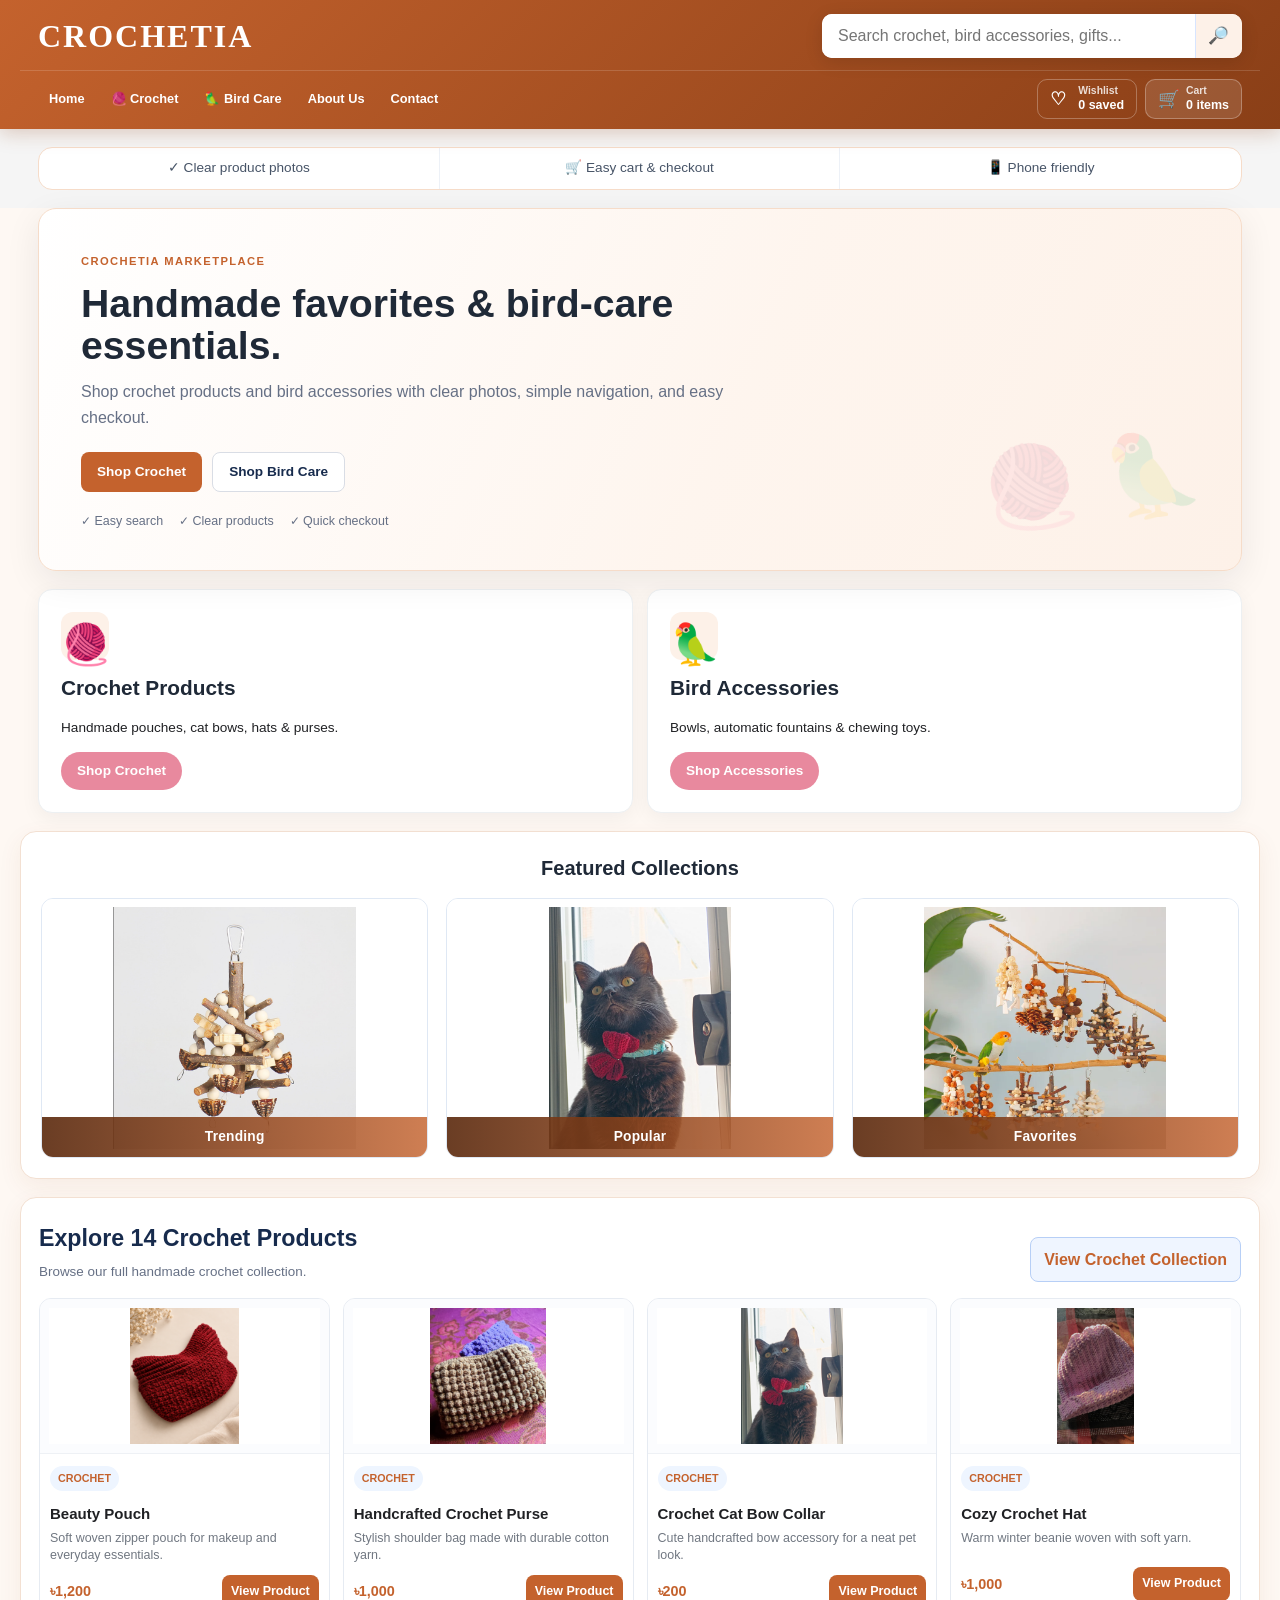
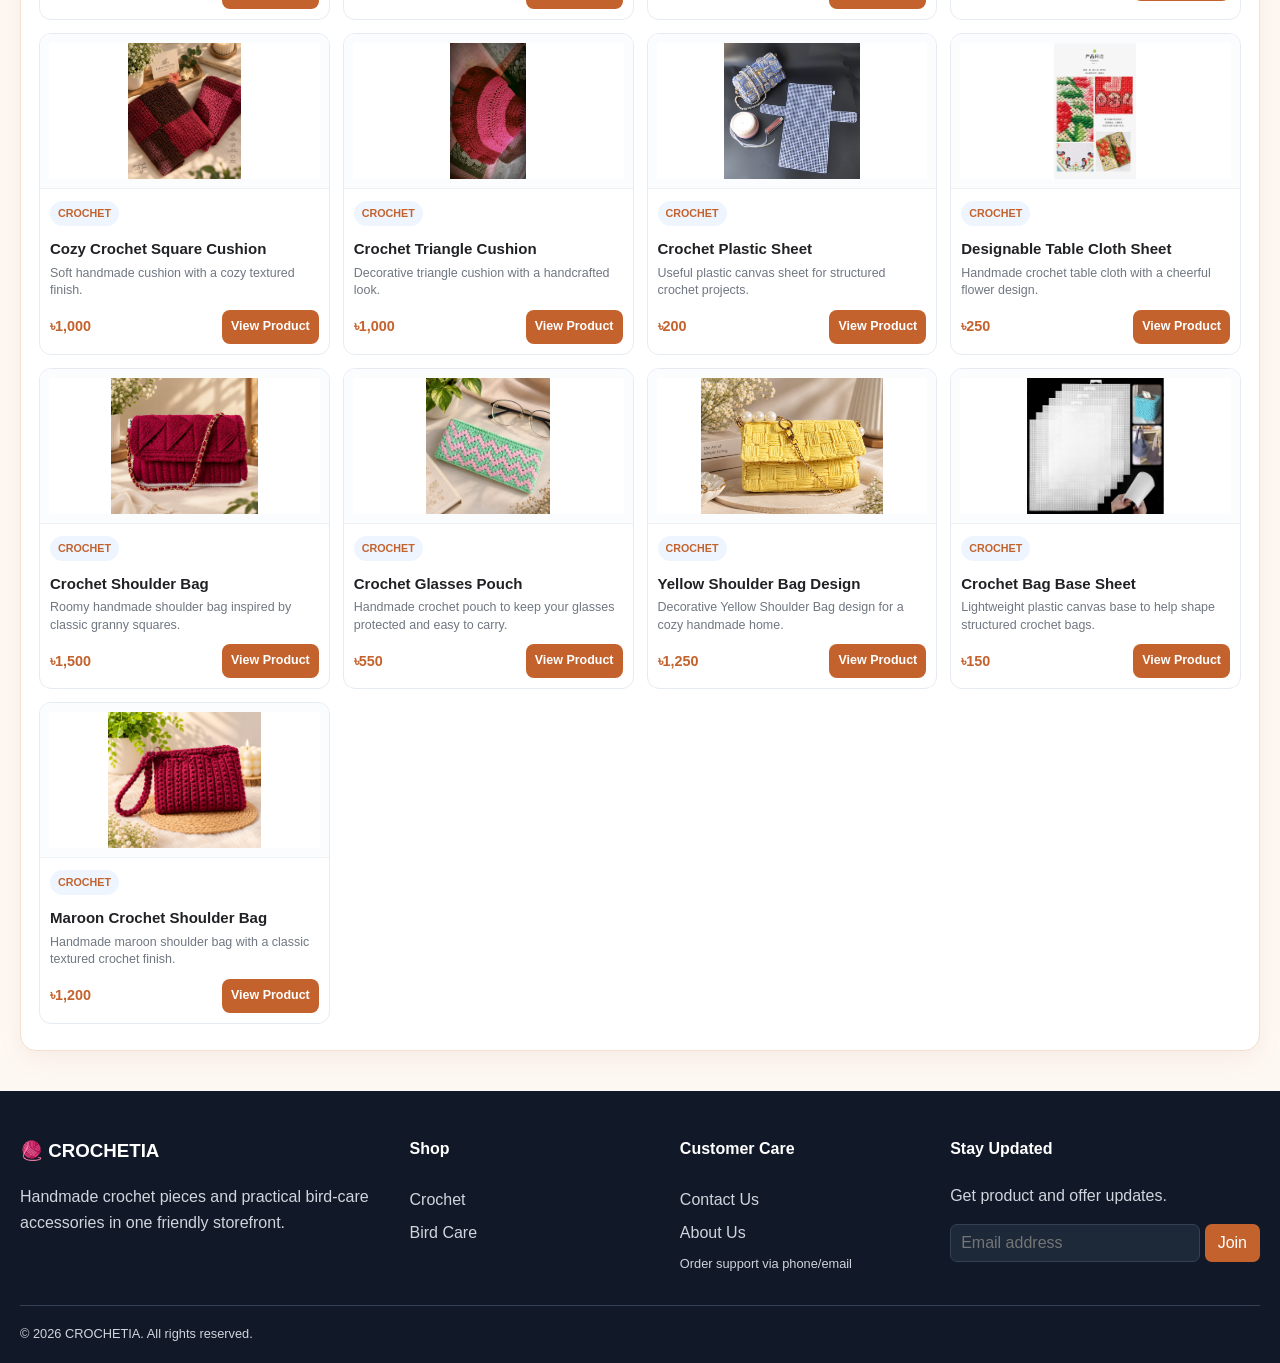
==== index.html @ 64452db0 "red wine puurse added" ====
<!DOCTYPE html>
<html lang="en">
<head>
    <meta charset="UTF-8">
    <meta name="viewport" content="width=device-width, initial-scale=1.0">
    <title>CROCHETIA</title>
    <link rel="icon" type="image/svg+xml" href="images/favicon.svg">
    <link rel="icon" type="image/png" sizes="192x192" href="images/favicon.png">
    <link rel="icon" href="images/favicon.ico" sizes="any">
    <link rel="apple-touch-icon" href="images/apple-touch-icon.png">
    <link rel="stylesheet" href="style.css">
</head>
<body>
<header class="market-header">
        <div class="market-header-main">
            <button class="brand-button" onclick="showPage('home-page')" aria-label="CROCHETIA home">
                <span><strong>CROCHETIA</strong></span>
            </button>

            <div class="global-search-wrap">
                <input id="global-search" type="search" placeholder="Search crochet, bird accessories, gifts..." autocomplete="off" oninput="showSearchSuggestions()" onkeydown="if(event.key==='Enter') runGlobalSearch()">
                <button class="search-button" onclick="runGlobalSearch()" aria-label="Search">🔎</button>
                <div id="search-suggestions" class="search-suggestions"></div>
            </div>
        </div>

        <nav class="market-nav" aria-label="Primary navigation">
            <button onclick="showPage('home-page')">Home</button>
            <button onclick="showPage('crochet-page')">🧶 Crochet</button>
            <button onclick="showPage('birds-page')">🦜 Bird Care</button>
            <button onclick="showPage('about-page')">About Us</button>
            <button onclick="showPage('contact-page')">Contact</button>
            <div class="header-actions">
                <button class="header-action" onclick="openWishlist()"><span>♡</span><small>Wishlist</small><strong><span id="wishlist-count">0</span> saved</strong></button>
                <button class="header-action cart-action" onclick="toggleCart()"><span>🛒</span><small>Cart</small><strong><span id="cart-count">0</span> items</strong></button>
            </div>
        </nav>
    </header>

    <div class="trust-strip simple-trust-strip">
        <div>✓ Clear product photos</div>
        <div>🛒 Easy cart & checkout</div>
        <div>📱 Phone friendly</div>
    </div>

    <!-- PAGE 1: HOMEPAGE SELECTION -->
    <div id="home-page" class="page-view active">
        <section class="market-hero">
            <div class="hero-copy">
                <span class="eyebrow">CROCHETIA MARKETPLACE</span>
                <h2>Handmade favorites & bird-care essentials.</h2>
                <p>Shop crochet products and bird accessories with clear photos, simple navigation, and easy checkout.</p>
                <div class="hero-actions">
                    <button class="btn btn-primary" onclick="showPage('crochet-page')">Shop Crochet</button>
                    <button class="btn btn-secondary" onclick="showPage('birds-page')">Shop Bird Care</button>
                </div>
                <div class="hero-mini-benefits">
                    <span>✓ Easy search</span><span>✓ Clear products</span><span>✓ Quick checkout</span>
                </div>
            </div>
        </section>

        <div class="category-selection">
            <div class="category-card crochet-hero" onclick="showPage('crochet-page')">
                <div class="icon-large">🧶</div>
                <h3>Crochet Products</h3>
                <p>Handmade pouches, cat bows, hats & purses.</p>
                <button class="btn">Shop Crochet</button>
            </div>

            <div class="category-card bird-hero" onclick="showPage('birds-page')">
                <div class="icon-large">🦜</div>
                <h3>Bird Accessories</h3>
                <p>Bowls, automatic fountains & chewing toys.</p>
                <button class="btn">Shop Accessories</button>
            </div>
        </div>

        <!-- 2-SECOND DYNAMIC SLIDESHOW SHOWCASE -->
        <div class="showcase-container">
            <div class="showcase-title">Featured Collections</div>
            <div class="slideshow-grid">
                
                <div class="slideshow-card" data-slideshow>
                    <img src="images/Crochet_bag/shoulder_bag_1.png" class="active-slide" alt="Crochet Shoulder bag">
                    <img src="images/bird_image/apple_wood_hanging.png" alt="Bird Hanging Toy">
                    <img src="images/purse.jpeg" alt="Crochet Purse" onclick="openProduct('crochet-purse')">
                    <div class="overlay-label">Trending</div>
                </div>

                <div class="slideshow-card" data-slideshow>
                    <img src="images/bird_image/bathing-basin.png" class="active-slide" alt="Bird Fountain">
                    <img src="images/cat_bow.jpeg" alt="Crochet Cat Bow" onclick="openProduct('cat-bow')">
                    <img src="images/yellow_bag.jpeg" alt="Crochet Yellow Shoulder bag">
                    <div class="overlay-label">Popular</div>
                </div>

                <div class="slideshow-card" data-slideshow>
                    <img src="images/hat.jpeg" class="active-slide" alt="Crochet Hat">
                    <img src="images/bird_image/chewing-toy.webp" alt="Bird Toy">
                    <img src="images/Crochet_bag/shoulder_bag_1.png" alt="Crochet Shoulder bag">
                    <div class="overlay-label">Favorites</div>
                </div>

            </div>
        </div>


        <!-- CLEAR PRODUCT PREVIEW SECTION -->
        <section class="home-products-section" aria-labelledby="popular-products-title">
            <div class="home-products-head">
                <div>
                    <h2 id="popular-products-title">Explore 14 Crochet Products</h2>
                    <p>Browse our full handmade crochet collection.</p>
                </div>
                <button onclick="showPage('crochet-page')">View Crochet Collection</button>
            </div>
            <div class="home-products-grid">

                <article class="home-product-card">
                    <div class="home-product-image-wrap" onclick="openProduct('beauty-pouch')">
                        <img loading="lazy" src="images/maroon_purse.png" alt="Beauty Pouch">
                    </div>
                    <div class="home-product-info">
                        <span class="home-product-category">CROCHET</span>
                        <h3>Beauty Pouch</h3>
                        <p>Soft woven zipper pouch for makeup and everyday essentials.</p>
                        <div class="home-product-bottom"><span class="home-product-price">৳1,200</span><button class="home-product-view" onclick="openProduct('beauty-pouch')">View Product</button></div>
                    </div>
                </article>
                <article class="home-product-card">
                    <div class="home-product-image-wrap" onclick="openProduct('crochet-purse')">
                        <img loading="lazy" src="images/purse.jpeg" alt="Handcrafted Crochet Purse">
                    </div>
                    <div class="home-product-info">
                        <span class="home-product-category">CROCHET</span>
                        <h3>Handcrafted Crochet Purse</h3>
                        <p>Stylish shoulder bag made with durable cotton yarn.</p>
                        <div class="home-product-bottom"><span class="home-product-price">৳1,000</span><button class="home-product-view" onclick="openProduct('crochet-purse')">View Product</button></div>
                    </div>
                </article>
                <article class="home-product-card">
                    <div class="home-product-image-wrap" onclick="openProduct('cat-bow')">
                        <img loading="lazy" src="images/cat_bow.jpeg" alt="Crochet Cat Bow Collar">
                    </div>
                    <div class="home-product-info">
                        <span class="home-product-category">CROCHET</span>
                        <h3>Crochet Cat Bow Collar</h3>
                        <p>Cute handcrafted bow accessory for a neat pet look.</p>
                        <div class="home-product-bottom"><span class="home-product-price">৳200</span><button class="home-product-view" onclick="openProduct('cat-bow')">View Product</button></div>
                    </div>
                </article>
                <article class="home-product-card">
                    <div class="home-product-image-wrap" onclick="openProduct('crochet-hat')">
                        <img loading="lazy" src="images/hat.jpeg" alt="Cozy Crochet Hat">
                    </div>
                    <div class="home-product-info">
                        <span class="home-product-category">CROCHET</span>
                        <h3>Cozy Crochet Hat</h3>
                        <p>Warm winter beanie woven with soft yarn.</p>
                        <div class="home-product-bottom"><span class="home-product-price">৳1,000</span><button class="home-product-view" onclick="openProduct('crochet-hat')">View Product</button></div>
                    </div>
                </article>
                <article class="home-product-card">
                    <div class="home-product-image-wrap" onclick="openProduct('square-cushion')">
                        <img loading="lazy" src="images/cushion_maroon.png" alt="Cozy Crochet Square Cushion">
                    </div>
                    <div class="home-product-info">
                        <span class="home-product-category">CROCHET</span>
                        <h3>Cozy Crochet Square Cushion</h3>
                        <p>Soft handmade cushion with a cozy textured finish.</p>
                        <div class="home-product-bottom"><span class="home-product-price">৳1,000</span><button class="home-product-view" onclick="openProduct('square-cushion')">View Product</button></div>
                    </div>
                </article>
                <article class="home-product-card">
                    <div class="home-product-image-wrap" onclick="openProduct('triangle-cushion')">
                        <img loading="lazy" src="images/triangle_cushion.jpeg" alt="Crochet Triangle Cushion">
                    </div>
                    <div class="home-product-info">
                        <span class="home-product-category">CROCHET</span>
                        <h3>Crochet Triangle Cushion</h3>
                        <p>Decorative triangle cushion with a handcrafted look.</p>
                        <div class="home-product-bottom"><span class="home-product-price">৳1,000</span><button class="home-product-view" onclick="openProduct('triangle-cushion')">View Product</button></div>
                    </div>
                </article>
                <article class="home-product-card">
                    <div class="home-product-image-wrap" onclick="openProduct('plastic-sheet')">
                        <img loading="lazy" src="images/plastic_sheet.jpg" alt="Crochet Plastic Sheet">
                    </div>
                    <div class="home-product-info">
                        <span class="home-product-category">CROCHET</span>
                        <h3>Crochet Plastic Sheet</h3>
                        <p>Useful plastic canvas sheet for structured crochet projects.</p>
                        <div class="home-product-bottom"><span class="home-product-price">৳200</span><button class="home-product-view" onclick="openProduct('plastic-sheet')">View Product</button></div>
                    </div>
                </article>
                <article class="home-product-card">
                    <div class="home-product-image-wrap" onclick="openProduct('table-cloth-sheet')">
                        <img loading="lazy" src="images/Table_cloth_sheet.webp" alt="Designable Table Cloth Sheet">
                    </div>
                    <div class="home-product-info">
                        <span class="home-product-category">CROCHET</span>
                        <h3>Designable Table Cloth Sheet</h3>
                        <p>Handmade crochet table cloth with a cheerful flower design.</p>
                        <div class="home-product-bottom"><span class="home-product-price">৳250</span><button class="home-product-view" onclick="openProduct('table-cloth-sheet')">View Product</button></div>
                    </div>
                </article>
                <article class="home-product-card">
                    <div class="home-product-image-wrap" onclick="openProduct('crochet-shoulder-bag')">
                        <img loading="lazy" src="images/Crochet_bag/shoulder_bag_1.png" alt="Crochet Shoulder Bag">
                    </div>
                    <div class="home-product-info">
                        <span class="home-product-category">CROCHET</span>
                        <h3>Crochet Shoulder Bag</h3>
                        <p>Roomy handmade shoulder bag inspired by classic granny squares.</p>
                        <div class="home-product-bottom"><span class="home-product-price">৳1,500</span><button class="home-product-view" onclick="openProduct('crochet-shoulder-bag')">View Product</button></div>
                    </div>
                </article>
                <article class="home-product-card">
                    <div class="home-product-image-wrap" onclick="openProduct('crochet-glasses-pouch')">
                        <img loading="lazy" src="images/Glasses_cover_1.jpeg" alt="Crochet Glasses Pouch">
                    </div>
                    <div class="home-product-info">
                        <span class="home-product-category">CROCHET</span>
                        <h3>Crochet Glasses Pouch</h3>
                        <p>Handmade crochet pouch to keep your glasses protected and easy to carry.</p>
                        <div class="home-product-bottom"><span class="home-product-price">৳550</span><button class="home-product-view" onclick="openProduct('crochet-glasses-pouch')">View Product</button></div>
                    </div>
                </article>
                <article class="home-product-card">
                    <div class="home-product-image-wrap" onclick="openProduct('Yellow Shoulder Bag')">
                        <img loading="lazy" src="images/yellow_bag.jpeg" alt="Yellow Shoulder Bag Design">
                    </div>
                    <div class="home-product-info">
                        <span class="home-product-category">CROCHET</span>
                        <h3>Yellow Shoulder Bag Design</h3>
                        <p>Decorative Yellow Shoulder Bag design for a cozy handmade home.</p>
                        <div class="home-product-bottom"><span class="home-product-price">৳1,250</span><button class="home-product-view" onclick="openProduct('3d-crochet-cushion')">View Product</button></div>
                    </div>
                </article>
                <article class="home-product-card">
                    <div class="home-product-image-wrap" onclick="openProduct('crochet-bag-base')">
                        <img loading="lazy" src="images/round_plastic_ba.webp" alt="Crochet Bag Base Sheet">
                    </div>
                    <div class="home-product-info">
                        <span class="home-product-category">CROCHET</span>
                        <h3>Crochet Bag Base Sheet</h3>
                        <p>Lightweight plastic canvas base to help shape structured crochet bags.</p>
                        <div class="home-product-bottom"><span class="home-product-price">৳150</span><button class="home-product-view" onclick="openProduct('crochet-bag-base')">View Product</button></div>
                    </div>
                </article>
                <article class="home-product-card">
                    <div class="home-product-image-wrap" onclick="openProduct('maroon-crochet-purse')">
                        <img loading="lazy" src="images/red_wine_purse.jpeg" alt="Maroon Crochet purse">
                    </div>
                    <div class="home-product-info">
                        <span class="home-product-category">CROCHET</span>
                        <h3>Maroon Crochet Shoulder Bag</h3>
                        <p>Handmade maroon shoulder bag with a classic textured crochet finish.</p>
                        <div class="home-product-bottom"><span class="home-product-price">৳1,200</span><button class="home-product-view" onclick="openProduct('red_wine-crochet-purse')">View Product</button></div>
                    </div>
                </article>
            </div>
        </section>
    </div>

    <!-- ABOUT US PAGE -->
    <div id="about-page" class="page-view">
        <div class="info-page">
            <button class="detail-back" onclick="showPage('home-page')">← Back to Home</button>
            <div class="info-card">
                <h2>About CROCHETIA</h2>
                <p>Welcome to <strong>CROCHETIA</strong> — a cozy shop bringing together handcrafted crochet pieces and useful bird-care accessories.</p>
                <p>Our crochet collection focuses on practical, cute handmade products, while our bird accessories help with everyday feeding, resting and enrichment for pet birds.</p>
                <h3>What We Offer</h3>
                <ul>
                    <li>Handcrafted crochet products and accessories</li>
                    <li>Bird feeding, resting and enrichment accessories</li>
                    <li>Product detail pages with image galleries</li>
                    <li>Add-to-cart and pre-order options</li>
                </ul>
                <h3>Our Goal</h3>
                <p>We want shopping at CROCHETIA to feel simple, friendly and personal, with clear product information and an easy way to discover something special.</p>
            </div>
        </div>
    </div>

    <!-- CONTACT US PAGE -->
    <div id="contact-page" class="page-view">
        <div class="info-page">
            <button class="detail-back" onclick="showPage('home-page')">← Back to Home</button>
            <div class="info-card">
                <h2>Contact Us</h2>
                <p>Have a question about a product, order or pre-order? We'd love to hear from you.</p>
                <div class="contact-grid">
                    <div class="contact-box"><strong>📞 Phone</strong><span>+880 1817099416</span></div>
                    <div class="contact-box"><strong>✉️ Email</strong><span>Homayramim1710@gmail.com</span></div>
                    <div class="contact-box"><strong>📍 Location</strong><span>Bangladesh</span></div>
                </div>
                <h3>Send Us a Message</h3>
                <div class="form-group"><label for="contact-name">Your Name</label><input id="contact-name" type="text" placeholder="Enter your name"></div>
                <div class="form-group"><label for="contact-email">Email</label><input id="contact-email" type="email" placeholder="Enter your email"></div>
                <div class="form-group"><label for="contact-message">Message</label><textarea id="contact-message" placeholder="Write your message"></textarea></div>
                <button class="btn" onclick="submitContactMessage()">Send Message</button>
            </div>
        </div>
    </div>

    <!-- PAGE 2: CROCHET PRODUCTS CATALOG -->
    <div id="crochet-page" class="page-view">
        <div class="catalog-container">
            <button class="back-btn" onclick="showPage('home-page')">← Back to Collections</button>
            <h2>🧶 Handmade Crochet Products</h2>
            
            
            <div class="grid">
                <div class="product-card card-crochet-1" data-product-id="beauty-pouch">
                    <img loading="lazy" src="images/maroon_purse.png" alt="Crochet Beauty Pouch" onclick="openProduct('beauty-pouch')">
                    <h4>Beauty Pouch</h4>
                    <p>Soft woven zipper pouch for makeup and cosmetics.</p>
                    <div class="price">1200.00 BDT</div>
                    <div class="quantity-control">
                        <button class="qty-btn" onclick="adjustQty('qty-c1', -1)">-</button>
                        <span id="qty-c1" class="qty-val">1</span>
                        <button class="qty-btn" onclick="adjustQty('qty-c1', 1)">+</button>
                    </div>
                    <button class="btn" onclick="addToCart('beauty-pouch', 'qty-c1')">Add to Cart</button>
                </div>

                <div class="product-card card-crochet-2" data-product-id="cat-bow">
                    <img loading="lazy" src="images/cat_bow.jpeg" alt="Crochet Cat Bow" onclick="openProduct('cat-bow')">
                    <h4>Crochet Cat Bow Collar</h4>
                    <p>Cute handcrafted necktie bow for your cat.</p>
                    <div class="price">200.00 BDT</div>
                    <div class="quantity-control">
                        <button class="qty-btn" onclick="adjustQty('qty-c2', -1)">-</button>
                        <span id="qty-c2" class="qty-val">1</span>
                        <button class="qty-btn" onclick="adjustQty('qty-c2', 1)">+</button>
                    </div>
                    <button class="btn" onclick="addToCart('cat-bow', 'qty-c2')">Add to Cart</button>
                </div>

                <div class="product-card card-crochet-3" data-product-id="crochet-purse">
                    <img loading="lazy" src="images/purse.jpeg" alt="Crochet Purse" onclick="openProduct('crochet-purse')">
                    <h4>Handcrafted Crochet Purse</h4>
                    <p>Stylish shoulder bag made with durable cotton yarn.</p>
                    <div class="price">1000.00 BDT</div>
                    <div class="quantity-control">
                        <button class="qty-btn" onclick="adjustQty('qty-c3', -1)">-</button>
                        <span id="qty-c3" class="qty-val">1</span>
                        <button class="qty-btn" onclick="adjustQty('qty-c3', 1)">+</button>
                    </div>
                    <button class="btn" onclick="addToCart('crochet-purse', 'qty-c3')">Add to Cart</button>
                </div>

                <div class="product-card card-crochet-4" data-product-id="crochet-hat">
                    <img loading="lazy" src="images/hat.jpeg" alt="Crochet Hat" onclick="openProduct('crochet-hat')">
                    <h4>Cozy Crochet Hat</h4>
                    <p>Warm winter beanie woven with super-soft wool.</p>
                    <div class="price">1000.00 BDT</div>
                    <div class="quantity-control">
                        <button class="qty-btn" onclick="adjustQty('qty-c4', -1)">-</button>
                        <span id="qty-c4" class="qty-val">1</span>
                        <button class="qty-btn" onclick="adjustQty('qty-c4', 1)">+</button>
                    </div>
                    <button class="btn" onclick="addToCart('crochet-hat', 'qty-c4')">Add to Cart</button>
                </div>

                <div class="product-card card-crochet-5" data-product-id="square-cushion">
                    <img loading="lazy" src="images/cushion_maroon.png" alt="Crochet Square Cushion" onclick="openProduct('square-cushion')">
                    <h4>Cozy Crochet Square Cushion</h4>
                    <p>Soft handmade cushion with a cozy textured crochet finish.</p>
                    <div class="price">1000.00 BDT</div>
                    <div class="quantity-control">
                        <button class="qty-btn" onclick="adjustQty('qty-c5', -1)">-</button>
                        <span id="qty-c5" class="qty-val">1</span>
                        <button class="qty-btn" onclick="adjustQty('qty-c5', 1)">+</button>
                    </div>
                    <button class="btn" onclick="addToCart('square-cushion', 'qty-c5')">Add to Cart</button>
                </div>

                <div class="product-card card-crochet-6" data-product-id="triangle-cushion">
                    <img loading="lazy" src="images/triangle_cushion.jpeg" alt="Crochet Triangle Cushion" onclick="openProduct('triangle-cushion')">
                    <h4>Crochet Triangle Cushion</h4>
                    <p>Decorative triangle cushion with a handcrafted crochet look.</p>
                    <div class="price">1000.00 BDT</div>
                    <div class="quantity-control">
                        <button class="qty-btn" onclick="adjustQty('qty-c6', -1)">-</button>
                        <span id="qty-c6" class="qty-val">1</span>
                        <button class="qty-btn" onclick="adjustQty('qty-c6', 1)">+</button>
                    </div>
                    <button class="btn" onclick="addToCart('triangle-cushion', 'qty-c6')">Add to Cart</button>
                </div>


                <div class="product-card card-crochet-7" data-product-id="plastic-sheet">
                    <img loading="lazy" src="images/plastic_sheet.jpg" alt="Crochet Plastic Sheet" onclick="openProduct('plastic-sheet')">
                    <h4>Crochet Plastic Sheet</h4>
                    <p>Useful plastic canvas sheet for structured crochet craft projects.</p>
                    <div class="price">700.00 BDT</div>
                    <div class="quantity-control">
                        <button class="qty-btn" onclick="adjustQty('qty-c7', -1)">-</button>
                        <span id="qty-c7" class="qty-val">1</span>
                        <button class="qty-btn" onclick="adjustQty('qty-c7', 1)">+</button>
                    </div>
                    <button class="btn" onclick="addToCart('plastic-sheet', 'qty-c7')">Add to Cart</button>
                </div>

                <div class="product-card card-crochet-8" data-product-id="table-cloth-sheet">
                    <img loading="lazy" src="images/Table_cloth_sheet.webp" alt="Designable Table cloth sheet" onclick="openProduct('table-cloth-sheet')">
                    <h4>Designable Table Cloth Sheet</h4>
                    <p>Handmade crochet table cloth with a cheerful flower design.</p>
                    <div class="price">250.00 BDT</div>
                    <div class="quantity-control">
                        <button class="qty-btn" onclick="adjustQty('qty-cnew1', -1)">-</button>
                        <span id="qty-cnew1" class="qty-val">1</span>
                        <button class="qty-btn" onclick="adjustQty('qty-cnew1', 1)">+</button>
                    </div>
                    <button class="btn" onclick="addToCart('table-cloth-sheet', 'qty-cnew1')">Add to Cart</button>
                </div>


                <div class="product-card card-cnew-new" data-product-id="crochet-shoulder-bag">
                    <img loading="lazy" src="images/Crochet_bag/shoulder_bag_1.png" alt="Crochet Shoulder Bag" onclick="openProduct('crochet-shoulder-bag')">
                    <h4>Crochet Shoulder Bag</h4>
                    <p>Roomy handmade shoulder bag inspired by classic granny-square designs.</p>
                    <div class="price">1500.00 BDT</div>
                    <div class="quantity-control">
                        <button class="qty-btn" onclick="adjustQty('qty-cnew3', -1)">-</button>
                        <span id="qty-cnew3" class="qty-val">1</span>
                        <button class="qty-btn" onclick="adjustQty('qty-cnew3', 1)">+</button>
                    </div>
                    <button class="btn" onclick="addToCart('crochet-shoulder-bag', 'qty-cnew3')">Add to Cart</button>
                </div>


                <div class="product-card card-crochet-10" data-product-id="crochet-glasses-pouch">
                    <img loading="lazy" src="images/glasses_pouch.jpg" alt="Crochet Glasses Pouch" onclick="openProduct('crochet-glasses-pouch')">
                    <h4>Crochet Glasses Pouch</h4>
                    <p>Handmade crochet pouch to keep your glasses protected and easy to carry.</p>
                    <div class="price">350.00 BDT</div>
                    <div class="quantity-control">
                        <button class="qty-btn" onclick="adjustQty('qty-c10', -1)">-</button>
                        <span id="qty-c10" class="qty-val">1</span>
                        <button class="qty-btn" onclick="adjustQty('qty-c10', 1)">+</button>
                    </div>
                    <button class="btn" onclick="addToCart('crochet-glasses-pouch', 'qty-c10')">Add to Cart</button>
                </div>

                <div class="product-card card-crochet-11" data-product-id="Yellow-Shoulder-bag">
                    <img loading="lazy" src="images/yellow_bag.jpeg" alt="Yellow Shoulder bag Design" onclick="openProduct('Yellow-Shoulder-bag')">
                    <h4>3D Crochet Cushion Design</h4>
                    <p>Decorative 3D crochet cushion design for a cozy handmade home.</p>
                    <div class="price">1200.00 BDT</div>
                    <div class="quantity-control">
                        <button class="qty-btn" onclick="adjustQty('qty-c11', -1)">-</button>
                        <span id="qty-c11" class="qty-val">1</span>
                        <button class="qty-btn" onclick="adjustQty('qty-c11', 1)">+</button>
                    </div>
                    <button class="btn" onclick="addToCart('Yellow-Shoulder-bag', 'qty-c11')">Add to Cart</button>
                </div>

                <div class="product-card card-crochet-13" data-product-id="crochet-bag-base">
                    <img loading="lazy" src="images/round_plastic_ba.webp" alt="Crochet Bag Base Sheet" onclick="openProduct('crochet-bag-base')">
                    <h4>Crochet Bag Base Sheet</h4>
                    <p>Lightweight plastic canvas base to help shape structured crochet bags.</p>
                    <div class="price">150.00 BDT</div>
                    <div class="quantity-control">
                        <button class="qty-btn" onclick="adjustQty('qty-c13', -1)">-</button>
                        <span id="qty-c13" class="qty-val">1</span>
                        <button class="qty-btn" onclick="adjustQty('qty-c13', 1)">+</button>
                    </div>
                    <button class="btn" onclick="addToCart('crochet-bag-base', 'qty-c13')">Add to Cart</button>
                </div>

                <div class="product-card card-crochet-14" data-product-id="red_wine-crochet-purse">
                    <img loading="lazy" src="images/red_wine_purse.jpeg" alt="Red Wine Crochet purse" onclick="openProduct('red_wine-crochet-purse')">
                    <h4>Maroon Crochet Shoulder Bag</h4>
                    <p>Handmade maroon shoulder bag with a classic textured crochet finish.</p>
                    <div class="price">1200.00 BDT</div>
                    <div class="quantity-control">
                        <button class="qty-btn" onclick="adjustQty('qty-c14', -1)">-</button>
                        <span id="qty-c14" class="qty-val">1</span>
                        <button class="qty-btn" onclick="adjustQty('qty-c14', 1)">+</button>
                    </div>
                    <button class="btn" onclick="addToCart('red_wine-crochet-purse', 'qty-c14')">Add to Cart</button>
                </div>
            </div>
        </div>
    </div>

    <!-- PAGE 3: BIRD ACCESSORIES CATALOG -->
    <div id="birds-page" class="page-view">
        <div class="catalog-container">
            <button class="back-btn" onclick="showPage('home-page')">← Back to Collections</button>
            <h2>🦜 Bird Accessories & Care</h2>
            
            
            <div class="grid">
                <div class="product-card card-bird-1" data-product-id="bird-platform">
                    <img loading="lazy" src="images/bird_image/platform.png" alt="Bird Wooden Platform" onclick="openProduct('bird-platform')">
                    <h4>Wooden Platform</h4>
                    <p>Wooden platform for birds to sit on inside the cage.</p>
                    <div class="price">80.00 BDT</div>
                    <div class="quantity-control">
                        <button class="qty-btn" onclick="adjustQty('qty-b1', -1)">-</button>
                        <span id="qty-b1" class="qty-val">1</span>
                        <button class="qty-btn" onclick="adjustQty('qty-b1', 1)">+</button>
                    </div>
                    <button class="btn" onclick="addToCart('bird-platform', 'qty-b1')">Add to Cart</button>
                </div>

                <div class="product-card card-bird-2" data-product-id="bird-fountain">
                    <img loading="lazy" src="images/bird_image/bathing-basin.png" alt="Bird Fountain Bathing Basin" onclick="openProduct('bird-fountain')">
                    <h4>Automatic Water Fountain</h4>
                    <p>Gravity-fed clean water dispenser for bathing pet birds.</p>
                    <div class="price">800.00 BDT</div>
                    <div class="quantity-control">
                        <button class="qty-btn" onclick="adjustQty('qty-b2', -1)">-</button>
                        <span id="qty-b2" class="qty-val">1</span>
                        <button class="qty-btn" onclick="adjustQty('qty-b2', 1)">+</button>
                    </div>
                    <button class="btn" onclick="addToCart('bird-fountain', 'qty-b2')">Add to Cart</button>
                </div>

                <div class="product-card card-bird-3" data-product-id="apple-wood-toy">
                    <img loading="lazy" src="images/bird_image/apple_wood_hanging.png" alt="Bird Chewing Toy" onclick="openProduct('apple-wood-toy')">
                    <h4>Apple Wooden Bird Chewing Toy</h4>
                    <p>Natural wooden chew toy for training and healthy beak wear.</p>
                    <div class="price">100.00 BDT</div>
                    <div class="quantity-control">
                        <button class="qty-btn" onclick="adjustQty('qty-b3', -1)">-</button>
                        <span id="qty-b3" class="qty-val">1</span>
                        <button class="qty-btn" onclick="adjustQty('qty-b3', 1)">+</button>
                    </div>
                    <button class="btn" onclick="addToCart('apple-wood-toy', 'qty-b3')">Add to Cart</button>
                </div>

                 <div class="product-card card-bird-4" data-product-id="takraw-toy">
                    <img loading="lazy" src="images/bird_image/small-ball.jpg" alt="Bird Chewing Toy" onclick="openProduct('takraw-toy')">
                    <h4>Takraw Wooden Bird Chewing Toy</h4>
                    <p>Rattan ball chew toy that keeps birds busy and active.</p>
                    <div class="price">150.00 BDT</div>
                    <div class="quantity-control">
                        <button class="qty-btn" onclick="adjustQty('qty-b4', -1)">-</button>
                        <span id="qty-b4" class="qty-val">1</span>
                        <button class="qty-btn" onclick="adjustQty('qty-b4', 1)">+</button>
                    </div>
                    <button class="btn" onclick="addToCart('takraw-toy', 'qty-b4')">Add to Cart</button>
                </div>

                <div class="product-card card-bird-5" data-product-id="fruit-fork">
                    <img loading="lazy" src="images/bird_image/fruit_fork.png" alt="Bird Eating Fruit Fork" onclick="openProduct('fruit-fork')">
                    <h4>Bird Eating Fruit Fork</h4>
                    <p>Holds fresh fruit and vegetables inside the cage.</p>
                    <div class="price">150.00 BDT</div>
                    <div class="quantity-control">
                        <button class="qty-btn" onclick="adjustQty('qty-b5', -1)">-</button>
                        <span id="qty-b5" class="qty-val">1</span>
                        <button class="qty-btn" onclick="adjustQty('qty-b5', 1)">+</button>
                    </div>
                    <button class="btn" onclick="addToCart('fruit-fork', 'qty-b5')">Add to Cart</button>
                </div>

                <div class="product-card card-bird-6" data-product-id="sink-kettle">
                    <img loading="lazy" src="images/bird_image/water-cap.png" alt="Bird Thickened Sink Kettle" onclick="openProduct('sink-kettle')">
                    <h4>Bird Thickened Sink Kettle</h4>
                    <p>Thickened drinking-water container for pet birds.</p>
                    <div class="price">150.00 BDT</div>
                    <div class="quantity-control">
                        <button class="qty-btn" onclick="adjustQty('qty-b6', -1)">-</button>
                        <span id="qty-b6" class="qty-val">1</span>
                        <button class="qty-btn" onclick="adjustQty('qty-b6', 1)">+</button>
                    </div>
                    <button class="btn" onclick="addToCart('sink-kettle', 'qty-b6')">Add to Cart</button>
                </div>

                <div class="product-card card-bird-7" data-product-id="bird-swing">
                    <img loading="lazy" src="images/bird_image/swing.webp" alt="Wood Hanging Swing Toy for Bird" onclick="openProduct('bird-swing')">
                    <h4>Wood Hanging Swing Toy for Bird</h4>
                    <p>Natural wood, wicker, and bell toy.</p>
                    <div class="price">100.00 BDT</div>
                    <div class="quantity-control">
                        <button class="qty-btn" onclick="adjustQty('qty-b7', -1)">-</button>
                        <span id="qty-b7" class="qty-val">1</span>
                        <button class="qty-btn" onclick="adjustQty('qty-b7', 1)">+</button>
                    </div>
                    <button class="btn" onclick="addToCart('bird-swing', 'qty-b7')">Add to Cart</button>
                </div>

            </div>
        </div>
    </div>


    <!-- PAGE 4: PRODUCT DETAIL -->
    <div id="product-detail-page" class="page-view">
        <div class="detail-container">
            <button class="detail-back" onclick="goBackToCatalog()">← Back to Products</button>

            <div class="detail-card">
                <div class="detail-gallery">
                    <img id="detail-main-image" class="detail-main-image" src="" alt="" onclick="openLightbox(this.src)">
                    <div id="detail-thumbnails" class="thumbnail-row"></div>
                </div>

                <div class="detail-info">
                    <h2 id="detail-name"></h2>
                    <div id="detail-price" class="detail-price"></div>
                    <p id="detail-description" class="detail-description"></p>

                    <div class="detail-features">
                        <h3>Product Details</h3>
                        <ul id="detail-features-list"></ul>
                    </div>

                    <div class="quantity-control">
                        <button class="qty-btn" onclick="changeDetailQty(-1)">-</button>
                        <span id="detail-qty" class="qty-val">1</span>
                        <button class="qty-btn" onclick="changeDetailQty(1)">+</button>
                    </div>

                    <div class="detail-actions">
                        <button class="btn" onclick="addDetailToCart()">🛒 Add to Cart</button>
                        <button class="btn preorder-btn" onclick="openPreorder()">📋 Pre-Order This Product</button>
                    </div>
                </div>
            </div>
        </div>
    </div>

    <!-- PRE-ORDER MODAL -->
    <div class="modal" id="preorder-modal">
        <div class="modal-content large-modal">
            <button class="close-btn" onclick="closePreorder()">X</button>
            <h2>Pre-Order Product</h2>
            <p id="preorder-product-label"></p>

            <div class="form-group">
                <label for="preorder-name">Your Name</label>
                <input id="preorder-name" type="text" placeholder="Enter your name" required>
            </div>

            <div class="form-group">
                <label for="preorder-phone">Phone Number</label>
                <input id="preorder-phone" type="tel" placeholder="Enter your phone number" required>
            </div>

            <div class="form-group">
                <label for="preorder-qty">Quantity</label>
                <input id="preorder-qty" type="number" min="1" value="1">
            </div>

            <div class="form-group">
                <label for="preorder-address">Delivery Address</label>
                <textarea id="preorder-address" placeholder="Enter your delivery address"></textarea>
            </div>

            <div class="form-group">
                <label for="preorder-note">Note (optional)</label>
                <textarea id="preorder-note" placeholder="Any special request?"></textarea>
            </div>

            <button class="btn preorder-btn" style="width:100%;" onclick="submitPreorder()">Send Pre-Order</button>
        </div>
    </div>


    <!-- WISHLIST MODAL -->
    <div class="modal" id="wishlist-modal">
        <div class="modal-content wishlist-panel">
            <button class="close-btn" onclick="closeWishlist()">×</button>
            <span class="mini-label">SAVED ITEMS</span>
            <h2>My Wishlist</h2>
            <div id="wishlist-items"></div>
        </div>
    </div>

    <!-- CHECKOUT MODAL -->
    <div class="modal" id="checkout-modal">
        <div class="modal-content checkout-panel">
            <button class="close-btn" onclick="closeCheckout()">×</button>
            <span class="mini-label">CHECKOUT</span>
            <h2>Complete Your Order</h2>
            <div class="checkout-layout">
                <div>
                    <div class="form-group"><label for="checkout-name">Full Name</label><input id="checkout-name" type="text" placeholder="Your full name"></div>
                    <div class="form-group"><label for="checkout-phone">Phone</label><input id="checkout-phone" type="tel" placeholder="01XXXXXXXXX"></div>
                    <div class="form-group"><label for="checkout-address">Delivery Address</label><textarea id="checkout-address" placeholder="House, road, area, city"></textarea></div>
                    <div class="form-group"><label for="checkout-payment">Payment Method</label>
                        <select id="checkout-payment" onchange="updatePaymentSection()">
                            <option value="Cash on Delivery">Cash on Delivery</option>
                            <option value="Mobile Payment">Mobile Payment (bKash / Nagad)</option>
                        </select>
                    </div>

                    <!-- Shown only when Mobile Payment is selected -->
                    <div id="mobile-pay-section" class="mobile-pay-section" style="display:none;">
                        <div class="pay-step">
                            <span class="pay-step-no">1</span>
                            <div>
                                <strong>Send <span id="pay-amount">0</span> BDT</strong> to one of these numbers using <strong>Send Money</strong>:
                            </div>
                        </div>
                        <div class="pay-accounts">
                            <div class="pay-account bkash">
                                <span class="pay-brand">bKash</span>
                                <span class="pay-number" id="bkash-number"></span>
                                <button type="button" class="pay-copy" onclick="copyPayNumber('bkash')">Copy</button>
                            </div>
                            <div class="pay-account nagad">
                                <span class="pay-brand">Nagad</span>
                                <span class="pay-number" id="nagad-number"></span>
                                <button type="button" class="pay-copy" onclick="copyPayNumber('nagad')">Copy</button>
                            </div>
                        </div>
                        <p class="pay-ref">Reference: <strong id="pay-reference"></strong> <small>(type this in the reference box)</small></p>

                        <div class="pay-step">
                            <span class="pay-step-no">2</span>
                            <div><strong>Enter your payment details</strong></div>
                        </div>
                        <div class="form-group">
                            <label>Paid with</label>
                            <div class="pay-wallet-choice">
                                <label><input type="radio" name="pay-wallet" value="bKash" checked> bKash</label>
                                <label><input type="radio" name="pay-wallet" value="Nagad"> Nagad</label>
                            </div>
                        </div>
                        <div class="form-group"><label for="pay-sender">Number you paid from</label><input id="pay-sender" type="tel" inputmode="numeric" placeholder="01XXXXXXXXX" maxlength="11"></div>
                        <div class="form-group"><label for="pay-trxid">Transaction ID (TrxID)</label><input id="pay-trxid" type="text" placeholder="e.g. 9BK7XY2Q1M" maxlength="20" autocapitalize="characters" autocomplete="off"></div>
                        <p class="pay-hint">You'll find the TrxID in the confirmation SMS or in your bKash/Nagad app history. We confirm the order once the payment is verified.</p>
                    </div>
                    <div class="form-group"><label for="checkout-note">Order Note (optional)</label><textarea id="checkout-note" placeholder="Special request, color preference, etc."></textarea></div>
                </div>
                <div class="checkout-summary-card">
                    <h3>Order Summary</h3>
                    <div id="checkout-items"></div>
                    
                    <div class="checkout-total"><span>Total</span><strong><span id="checkout-total">0.00</span> BDT</strong></div>
                    <button class="btn checkout-btn" style="width:100%;" onclick="placeDemoOrder()" id="place-order-btn">Place Order</button>
                    <p class="auth-note">We'll call or message you on the phone number above to confirm your order before delivery.</p>
                </div>
            </div>
        </div>
    </div>

    <!-- ORDER SUCCESS MODAL -->
    <div class="modal" id="order-success-modal">
        <div class="modal-content order-success-card">
            <div class="success-icon">✓</div>
            <h2>Order Received</h2>
            <p id="order-success-message"></p>
            <button class="btn" onclick="closeOrderSuccess()">Continue Shopping</button>
        </div>
    </div>

    <!-- IMAGE LIGHTBOX -->
    <div class="image-lightbox" id="image-lightbox" onclick="closeLightbox()">
        <button class="lightbox-close" onclick="event.stopPropagation(); closeLightbox()">×</button>
        <img id="lightbox-image" src="" alt="Product image" onclick="event.stopPropagation()">
    </div>

    <!-- CART MODAL -->
    <div class="modal" id="cart-modal">
        <div class="modal-content cart-panel">
            <button class="close-btn" onclick="toggleCart()">×</button>
            <div class="modal-heading-row"><div><span class="mini-label">SHOPPING BAG</span><h2>Your Cart</h2></div><span class="secure-chip">✓ Easy checkout</span></div>
            <div id="cart-items"></div>
            <div class="cart-summary">
                <div><span>Subtotal</span><strong><span id="cart-subtotal">0.00</span> BDT</strong></div>
                <div class="cart-total-row"><span>Total</span><strong><span id="cart-total">0.00</span> BDT</strong></div>
            </div>
            <button class="btn checkout-btn" style="width:100%;" onclick="openCheckout()">Proceed to Checkout →</button>
            <p class="checkout-note">Delivery details and any applicable delivery charge can be confirmed at checkout.</p>
        </div>
    </div>

    <footer class="pro-footer">
        <div class="footer-grid">
            <div><h3>🧶 CROCHETIA</h3><p>Handmade crochet pieces and practical bird-care accessories in one friendly storefront.</p></div>
            <div><h4>Shop</h4><button onclick="showPage('crochet-page')">Crochet</button><button onclick="showPage('birds-page')">Bird Care</button></div>
            <div><h4>Customer Care</h4><button onclick="showPage('contact-page')">Contact Us</button><button onclick="showPage('about-page')">About Us</button><span>Order support via phone/email</span></div>
            <div><h4>Stay Updated</h4><p>Get product and offer updates.</p><div class="newsletter"><input id="newsletter-email" type="email" placeholder="Email address"><button onclick="subscribeNewsletter()">Join</button></div></div>
        </div>
        <div class="footer-bottom"><span>&copy; 2026 CROCHETIA. All rights reserved.</span></div>
    </footer>

    <div id="toast-stack" class="toast-stack" aria-live="polite"></div>
    <nav class="mobile-bottom-nav" aria-label="Mobile navigation">
        <button onclick="showPage('home-page')"><span>⌂</span>Home</button>
        <button onclick="showPage('crochet-page')"><span>🧶</span>Crochet</button>
        <button onclick="showPage('birds-page')"><span>🦜</span>Bird Care</button>
        <button onclick="openWishlist()"><span>♡</span>Wishlist</button>
    </nav>

<script>
/* =====================================================================
   CROCHETIA — store script
   - `products` is the single source of truth for name, price, image,
     description and category. Cards on the page are synced from it.
   - Orders, pre-orders and messages are saved to the shop's Google Sheet
     (Apps Script), which also emails the shop.
   ===================================================================== */

const SHOP_PHONE = '01817099416';   // shown to customers if an order can't be sent

/* Google Sheet order system (Apps Script web app). Orders depend on this URL. */
const ORDER_SHEET_URL = 'https://script.google.com/macros/s/AKfycbwXmJBXZZwXhl9a6ML-QnpTsEHcgVgWqdCNsjn6dPSqbK_nh6uBLdp5Vflzu1Je8nxz/exec';
const SHEET_TOKEN = 'crochetia-2026';

/* Mobile payment numbers shown at checkout. Change these to your real
   bKash / Nagad account numbers. */
const PAYMENT_NUMBERS = {
    bkash: '01817099416',
    nagad: '01817099416'
};    // must match SHARED_TOKEN in Code.gs

/*
 * Add more pictures for a product by adding paths to its gallery array.
 * Example:
 * gallery: ['images/bird_image/platform.png',
 *           'images/bird_image/platform-side.png']
 */
const products = {
    'beauty-pouch': {
        name: 'Beauty Pouch', price: 1200, category: 'crochet',
        image: 'images/maroon_purse.png',
        gallery: ['images/maroon_purse.png', 'images/beauty-pouch.jpeg'],
        description: 'Soft woven zipper pouch for makeup and cosmetics.',
        features: ['Handcrafted crochet design', 'Zipper closure', 'Suitable for cosmetics and small accessories']
    },
    'cat-bow': {
        name: 'Crochet Cat Bow Collar', price: 200, category: 'crochet',
        image: 'images/cat_bow.jpeg',
        gallery: ['images/cat_bow.jpeg'],
        description: 'Cute handcrafted necktie bow for your cat.',
        features: ['Handmade crochet piece', 'Lightweight design', 'Designed for stylish pet wear']
    },
    'crochet-purse': {
        name: 'Handcrafted Crochet Purse', price: 1000, category: 'crochet',
        image: 'images/purse.jpeg',
        gallery: ['images/purse.jpeg'],
        description: 'Stylish shoulder bag made with durable cotton yarn.',
        features: ['Handcrafted crochet', 'Shoulder-carry design', 'Durable cotton yarn']
    },
    'crochet-hat': {
        name: 'Cozy Crochet Hat', price: 1000, category: 'crochet',
        image: 'images/hat.jpeg',
        gallery: ['images/hat.jpeg'],
        description: 'Warm winter beanie woven with super-soft wool.',
        features: ['Soft yarn', 'Warm and comfortable', 'Handcrafted finish']
    },
    'square-cushion': {
        name: 'Cozy Crochet Square Cushion', price: 1000, category: 'crochet',
        image: 'images/cushion_maroon.png',
        gallery: ['images/cushion_maroon.png'],
        description: 'Soft handmade cushion with a cozy textured crochet finish.',
        features: ['Handcrafted crochet', 'Soft cushion design', 'Decorative home accessory']
    },
    'triangle-cushion': {
        name: 'Crochet Triangle Cushion', price: 1000, category: 'crochet',
        image: 'images/triangle_cushion.jpeg',
        gallery: ['images/triangle_cushion.jpeg'],
        description: 'Decorative triangle cushion with a handcrafted crochet look.',
        features: ['Handcrafted crochet', 'Comfortable cushion', 'Decorative design']
    },
    'plastic-sheet': {
        name: 'Crochet Plastic Sheet', price: 200, category: 'crochet',
        image: 'images/plastic_sheet.jpg',
        gallery: ['images/plastic_sheet.jpg'],
        description: 'Plastic canvas sheet for structured crochet craft projects.',
        features: ['Lightweight', 'Practical design', 'Easy to use']
    },
    'table-cloth-sheet': {
        name: 'Designable Table Cloth Sheet', price: 250, category: 'crochet',
        image: 'images/Table_cloth_sheet.webp',
        gallery: ['images/Table_cloth_sheet.webp'],
        description: 'Handmade crochet table cloth with a cheerful flower design.',
        features: ['Handmade crochet style', 'Compact table cloth design', 'Home decor accessory']
    },
    'crochet-shoulder-bag': {
        name: 'Crochet Shoulder Bag', price: 1500, category: 'crochet',
        image: 'images/Crochet_bag/shoulder_bag_1.png',
        gallery: ['images/Crochet_bag/shoulder_bag_1.png', 'images/Crochet_bag/shoulder_bag_2.png'],
        description: 'Roomy handmade shoulder bag inspired by classic granny-square designs.',
        features: ['Reusable everyday bag', 'Spacious carry design', 'Handcrafted crochet']
    },
    'bird-platform': {
        name: 'Wooden Platform', price: 80, category: 'birds',
        image: 'images/bird_image/platform.png',
        gallery: ['images/bird_image/platform.png'],
        description: 'Wooden platform for birds to sit on inside the cage.',
        features: ['Natural wooden look', 'Mounts inside the cage as a perch/platform', 'Suitable for pet birds']
    },
    'bird-fountain': {
        name: 'Automatic Water Fountain', price: 800, category: 'birds',
        image: 'images/bird_image/bathing-basin.png',
        gallery: ['images/bird_image/bathing-basin.png'],
        description: 'Gravity-fed clean water dispenser for bathing pet birds.',
        features: ['Gravity-fed design', 'Made for pet birds', 'Clean drinking/bathing water']
    },
    'apple-wood-toy': {
        name: 'Apple Wooden Bird Chewing Toy', price: 100, category: 'birds',
        image: 'images/bird_image/apple_wood_hanging.png',
        gallery: ['images/bird_image/apple_wood_hanging.png'],
        description: 'Natural wooden chew toy for training and healthy beak wear.',
        features: ['Natural wood', 'Chewing and enrichment toy', 'Suitable for pet birds']
    },
    'takraw-toy': {
        name: 'Takraw Wooden Bird Chewing Toy', price: 150, category: 'birds',
        image: 'images/bird_image/small-ball.jpg',
        gallery: ['images/bird_image/small-ball.jpg'],
        description: 'Rattan ball chew toy that keeps birds busy and active.',
        features: ['Bird enrichment toy', 'Chewing activity', 'Suitable for pet birds']
    },
    'fruit-fork': {
        name: 'Bird Eating Fruit Fork', price: 150, category: 'birds',
        image: 'images/bird_image/fruit_fork.png',
        gallery: ['images/bird_image/fruit_fork.png'],
        description: 'Holds fresh fruit and vegetables inside the cage.',
        features: ['Holds fruit and vegetables', 'Easy to place in a bird cage', 'Useful feeding accessory']
    },
    'sink-kettle': {
        name: 'Bird Thickened Sink Kettle', price: 150, category: 'birds',
        image: 'images/bird_image/water-cap.png',
        gallery: ['images/bird_image/water-cap.png'],
        description: 'Thickened drinking-water container for pet birds.',
        features: ['Thickened design', 'Suitable for pet birds', 'Convenient drinking-water container']
    },
    'bird-swing': {
        name: 'Wood Hanging Swing Toy for Bird', price: 100, category: 'birds',
        image: 'images/bird_image/swing.webp',
        gallery: ['images/bird_image/swing.webp'],
        description: 'Natural wood and wicker hanging swing toy with a bell.',
        features: ['Hanging swing design', 'Natural wood and wicker', 'Includes bell toy']
    },
    'crochet-glasses-pouch': {
        name: 'Crochet Glasses Pouch', price: 550, category: 'crochet',
        image: 'images/Glasses_cover_1.jpeg',
        gallery: ['images/Glasses_cover_1.jpeg'],
        description: 'Handmade crochet pouch to keep your glasses protected and easy to carry.',
        features: ["Handcrafted crochet design", "Protective pouch for glasses", "Lightweight everyday accessory"]
    },
    '3d-crochet-cushion': {
        name: '3D Crochet Cushion Design', price: 1200, category: 'crochet',
        image: 'images/3d_craft_cushion.png',
        gallery: ['images/3d_craft_cushion.png'],
        description: 'Decorative 3D crochet cushion design for a cozy handmade home.',
        features: ["Textured 3D crochet style", "Decorative home accessory", "Handmade-inspired design"]
    },
    'crochet-bag-base': {
        name: 'Crochet Bag Base Sheet', price: 150, category: 'crochet',
        image: 'images/round_plastic_ba.webp',
        gallery: ['images/round_plastic_ba.webp'],
        description: 'Lightweight plastic canvas base to help shape structured crochet bags.',
        features: ["Lightweight plastic canvas", "Helps support bag shape", "Useful for crochet projects"]
    },
    'red_wine-crochet-purse': {
        name: 'Red Wine Crochet Purse', price: 1200, category: 'crochet',
        image: 'images/red_wine_purse.jpeg',
        gallery: ['images/red_wine_purse.jpeg'],
        description: 'Handmade Red wine purse for keep your keys, cards and phone with a classic textured crochet finish.',
        features: ["Handcrafted Crochet purse", "Reusable everyday accessory", "Rich Red wine color"]
    }
};

/* ---------- helpers ---------- */
const $ = id => document.getElementById(id);
const money = n => Number(n).toFixed(2) + ' BDT';
const categoryLabel = c => c === 'birds' ? 'Bird Care' : 'Crochet';
function esc(str) {
    return String(str ?? '').replace(/[&<>"']/g, c => ({'&':'&amp;','<':'&lt;','>':'&gt;','"':'&quot;',"'":'&#39;'}[c]));
}
function readJSON(key, fallback) {
    try { const v = JSON.parse(localStorage.getItem(key)); return v ?? fallback; } catch (e) { return fallback; }
}
function writeJSON(key, value) {
    try { localStorage.setItem(key, JSON.stringify(value)); } catch (e) { /* storage unavailable */ }
}
function toast(message) {
    const stack = $('toast-stack');
    if (!stack) return;
    const item = document.createElement('div');
    item.className = 'toast';
    item.textContent = message;
    stack.appendChild(item);
    setTimeout(() => item.remove(), 2600);
}
/* Sends data to the Google Sheet and waits for the reply.
   Resolves true only when the script confirms it was saved. */
async function sendToSheet(type, data) {
    if (!ORDER_SHEET_URL) return false;
    try {
        const res = await fetch(ORDER_SHEET_URL, {
            method: 'POST',
            headers: {'Content-Type': 'text/plain;charset=utf-8'},
            body: JSON.stringify({type, token: SHEET_TOKEN, ...data})
        });
        const reply = await res.json();
        if (!reply.ok) console.error('Sheet error:', reply.error);
        return !!reply.ok;
    } catch (e) {
        console.error('Could not reach the order sheet', e);
        return false;
    }
}
/* Disables a button and shows a "sending" label while a request runs. */
async function withBusyButton(btn, label, task) {
    const old = btn ? btn.textContent : '';
    if (btn) { btn.disabled = true; btn.textContent = label; btn.style.opacity = .7; }
    try { return await task(); }
    finally { if (btn) { btn.disabled = false; btn.textContent = old; btn.style.opacity = 1; } }
}

/* ---------- state ---------- */
let cart = readJSON('featherThreadCart', []).filter(i => i && products[i.id]);
let wishlist = readJSON('featherThreadWishlist', []).filter(id => products[id]);
let currentProductId = null;
let pendingOrderNo = null;        // created when checkout opens, so it can be used as the payment reference

/* ---------- navigation ---------- */
function showPage(pageId) {
    document.querySelectorAll('.page-view').forEach(p => p.classList.remove('active'));
    const page = $(pageId);
    if (page) page.classList.add('active');
    window.scrollTo(0, 0);
}

/* ---------- modals ---------- */
function setModal(id, open) { const m = $(id); if (m) m.style.display = open ? 'flex' : 'none'; }
function closeAllModals() {
    ['preorder-modal', 'wishlist-modal', 'checkout-modal', 'cart-modal', 'order-success-modal']
        .forEach(id => setModal(id, false));
    closeLightbox();
}
document.querySelectorAll('.modal').forEach(m => m.addEventListener('click', e => { if (e.target === m) setModal(m.id, false); }));
document.addEventListener('keydown', e => { if (e.key === 'Escape') closeAllModals(); });

/* ---------- contact & newsletter ---------- */
async function submitContactMessage() {
    const name = $('contact-name').value.trim();
    const email = $('contact-email').value.trim();
    const message = $('contact-message').value.trim();
    if (!name || !message) return toast('Please enter your name and message.');
    const btn = document.querySelector('[onclick="submitContactMessage()"]');
    const ok = await withBusyButton(btn, 'Sending…', () => sendToSheet('message', {name, email, message}));
    if (!ok) return toast(`Message not sent. Please try again or call us at ${SHOP_PHONE}.`);
    $('contact-name').value = ''; $('contact-email').value = ''; $('contact-message').value = '';
    toast('Thank you! Your message has been sent.');
}
async function subscribeNewsletter() {
    const email = $('newsletter-email').value.trim();
    if (!email || !email.includes('@')) return toast('Enter a valid email address.');
    const btn = document.querySelector('[onclick="subscribeNewsletter()"]');
    const ok = await withBusyButton(btn, '…', () => sendToSheet('newsletter', {email}));
    if (!ok) return toast('Could not subscribe right now. Please try again.');
    $('newsletter-email').value = '';
    toast('Subscribed! We\'ll send you product updates.');
}

/* ---------- catalog cards ---------- */
function syncCardsFromProducts() {
    document.querySelectorAll('.product-card[data-product-id]').forEach(card => {
        const p = products[card.dataset.productId];
        if (!p) return;
        const h = card.querySelector('h4'); if (h) h.textContent = p.name;
        const d = card.querySelector(':scope > p'); if (d) d.textContent = p.description;
        const pr = card.querySelector('.price'); if (pr) pr.textContent = money(p.price);
        const img = card.querySelector('img'); if (img) { img.src = p.image; img.alt = p.name; }
    });
}
function decorateProductCards() {
    document.querySelectorAll('#crochet-page .product-card, #birds-page .product-card').forEach(card => {
        if (card.dataset.decorated) return;
        card.dataset.decorated = '1';
        const id = card.dataset.productId;
        const p = products[id];

        const chip = document.createElement('span');
        chip.className = 'category-chip';
        chip.textContent = p && p.category === 'birds' ? 'Bird care' : 'Handmade';
        card.appendChild(chip);

        const wish = document.createElement('button');
        wish.className = 'wish-btn';
        wish.type = 'button';
        wish.title = 'Save to wishlist';
        wish.setAttribute('aria-label', 'Save to wishlist');
        wish.textContent = '♡';
        wish.onclick = e => { e.stopPropagation(); toggleWishlistItem(id); };
        card.appendChild(wish);

        const addBtn = card.querySelector('button.btn');
        if (addBtn) {
            addBtn.textContent = '🛒 Add to Cart';
            const actions = document.createElement('div');
            actions.className = 'product-card-actions';
            actions.innerHTML = `<button class="buy-now" type="button">Buy Now</button><button class="buy-now" type="button">View Details</button>`;
            actions.children[0].onclick = () => quickBuy(id);
            actions.children[1].onclick = () => openProduct(id);
            addBtn.insertAdjacentElement('afterend', actions);
        }
    });
}
function ensureCatalogToolbar(pageId) {
    const container = document.querySelector(`#${pageId} .catalog-container`);
    const grid = container && container.querySelector('.grid');
    if (!grid || container.querySelector('.catalog-toolbar')) return;
    const toolbar = document.createElement('div');
    toolbar.className = 'catalog-toolbar';
    toolbar.innerHTML = `
        <input type="search" placeholder="Search within this collection" oninput="filterCatalog('${pageId}', this.value)">
        <select onchange="sortCatalog('${pageId}', this.value)">
            <option value="default">Sort: Recommended</option>
            <option value="low">Price: Low to High</option>
            <option value="high">Price: High to Low</option>
            <option value="az">Name: A to Z</option>
        </select>
        <span class="catalog-result-count" id="${pageId}-count"></span>`;
    grid.before(toolbar);
    Array.from(grid.children).forEach((c, i) => c.dataset.order = i);
    updateCatalogCount(pageId);
}
function updateCatalogCount(pageId) {
    const visible = Array.from(document.querySelectorAll(`#${pageId} .product-card`)).filter(c => c.style.display !== 'none');
    const el = $(`${pageId}-count`);
    if (el) el.textContent = `${visible.length} products`;
}
function filterCatalog(pageId, query) {
    const q = query.trim().toLowerCase();
    document.querySelectorAll(`#${pageId} .product-card`).forEach(card => {
        const p = products[card.dataset.productId];
        const text = p ? `${p.name} ${p.description}` : card.textContent;
        card.style.display = text.toLowerCase().includes(q) ? '' : 'none';
    });
    updateCatalogCount(pageId);
}
function sortCatalog(pageId, mode) {
    const grid = document.querySelector(`#${pageId} .grid`);
    if (!grid) return;
    const price = c => products[c.dataset.productId]?.price ?? 0;
    const name = c => products[c.dataset.productId]?.name ?? '';
    const cards = Array.from(grid.querySelectorAll('.product-card'));
    if (mode === 'low') cards.sort((a, b) => price(a) - price(b));
    else if (mode === 'high') cards.sort((a, b) => price(b) - price(a));
    else if (mode === 'az') cards.sort((a, b) => name(a).localeCompare(name(b)));
    else cards.sort((a, b) => a.dataset.order - b.dataset.order);
    cards.forEach(c => grid.appendChild(c));
}
function adjustQty(elementId, delta) {
    const el = $(elementId);
    el.textContent = Math.max(1, (parseInt(el.textContent) || 1) + delta);
}

/* ---------- product detail ---------- */
function openProduct(productId) {
    const p = products[productId];
    if (!p) return;
    currentProductId = productId;
    $('detail-name').textContent = p.name;
    $('detail-price').textContent = money(p.price);
    $('detail-description').textContent = p.description;
    $('detail-qty').textContent = '1';
    $('detail-features-list').innerHTML = p.features.map(f => `<li>${esc(f)}</li>`).join('');
    renderProductGallery(p);
    showPage('product-detail-page');
}
function renderProductGallery(p) {
    const main = $('detail-main-image');
    const thumbs = $('detail-thumbnails');
    const gallery = p.gallery && p.gallery.length ? p.gallery : [p.image];
    thumbs.innerHTML = '';
    main.src = gallery[0];
    main.alt = p.name;
    if (gallery.length < 2) return;
    gallery.forEach((src, i) => {
        const t = document.createElement('img');
        t.src = src;
        t.alt = `${p.name} photo ${i + 1}`;
        t.className = 'product-thumb' + (i === 0 ? ' active' : '');
        t.onclick = () => {
            main.src = src;
            thumbs.querySelectorAll('.product-thumb').forEach(x => x.classList.remove('active'));
            t.classList.add('active');
        };
        t.onerror = () => t.remove();
        thumbs.appendChild(t);
    });
}
function changeDetailQty(delta) { adjustQty('detail-qty', delta); }
function addDetailToCart() {
    if (!currentProductId) return;
    addCartProduct(currentProductId, parseInt($('detail-qty').textContent) || 1);
    $('detail-qty').textContent = '1';
}
function goBackToCatalog() {
    const p = products[currentProductId];
    showPage(p ? (p.category === 'birds' ? 'birds-page' : 'crochet-page') : 'home-page');
}
function ensureDetailBuyNow() {
    const actions = document.querySelector('.detail-actions');
    if (!actions || actions.querySelector('.buy-now-detail')) return;
    const btn = document.createElement('button');
    btn.className = 'btn buy-now-detail';
    btn.textContent = '⚡ Buy Now';
    btn.onclick = () => {
        if (!currentProductId) return;
        quickBuy(currentProductId, parseInt($('detail-qty').textContent) || 1);
    };
    actions.prepend(btn);
}

/* ---------- lightbox ---------- */
function openLightbox(src) { $('lightbox-image').src = src; $('image-lightbox').style.display = 'flex'; }
function closeLightbox() { $('image-lightbox').style.display = 'none'; }

/* ---------- pre-order ---------- */
function openPreorder() {
    const p = products[currentProductId];
    if (!p) return;
    $('preorder-product-label').textContent = `${p.name} — ${money(p.price)} each`;
    $('preorder-qty').value = $('detail-qty').textContent;
    setModal('preorder-modal', true);
}
function closePreorder() { setModal('preorder-modal', false); }
async function submitPreorder() {
    const p = products[currentProductId];
    const name = $('preorder-name').value.trim();
    const phone = $('preorder-phone').value.trim();
    const qty = parseInt($('preorder-qty').value);
    const address = $('preorder-address').value.trim();
    const note = $('preorder-note').value.trim();
    if (!p || !name || !phone || !qty || qty < 1 || !address) {
        return toast('Please enter your name, phone number, quantity and delivery address.');
    }
    const ref = 'PO-' + Date.now().toString().slice(-8);
    const btn = document.querySelector('[onclick="submitPreorder()"]');
    const ok = await withBusyButton(btn, 'Sending…', () =>
        sendToSheet('preorder', {ref, name, phone, address, note, product: p.name, qty, price: p.price}));
    if (!ok) return toast(`Pre-order not sent. Please try again or call us at ${SHOP_PHONE}.`);
    ['preorder-name', 'preorder-phone', 'preorder-address', 'preorder-note'].forEach(id => $(id).value = '');
    closePreorder();
    toast(`Pre-order ${ref} received! We'll contact you on ${phone}.`);
}

/* ---------- cart ---------- */
function saveCart() { writeJSON('featherThreadCart', cart); }
function addCartProduct(id, quantity = 1, silent = false) {
    const p = products[id];
    if (!p) return;
    const existing = cart.find(i => i.id === id);
    if (existing) existing.quantity += quantity;
    else cart.push({id, quantity});
    saveCart();
    updateCartUI();
    if (!silent) toast(`Added ${quantity} × ${p.name} to cart`);
}
function addToCart(id, qtyElementId) {
    const el = $(qtyElementId);
    addCartProduct(id, parseInt(el.textContent) || 1);
    el.textContent = '1';
}
function changeCartQty(index, delta) {
    if (!cart[index]) return;
    cart[index].quantity += delta;
    if (cart[index].quantity <= 0) cart.splice(index, 1);
    saveCart(); updateCartUI();
}
function removeCartItem(index) { cart.splice(index, 1); saveCart(); updateCartUI(); }
function cartTotal() { return cart.reduce((s, i) => s + products[i.id].price * i.quantity, 0); }
function toggleCart() {
    const m = $('cart-modal');
    m.style.display = m.style.display === 'flex' ? 'none' : 'flex';
}
function updateCartUI() {
    $('cart-count').textContent = cart.reduce((s, i) => s + i.quantity, 0);
    const container = $('cart-items');
    if (!cart.length) {
        container.innerHTML = '<div class="search-empty" style="padding:30px 10px;">Your cart is empty.<br><small>Add something you love.</small></div>';
    } else {
        container.innerHTML = cart.map((item, i) => {
            const p = products[item.id];
            return `<div class="cart-item">
                <div class="cart-item-main"><strong>${esc(p.name)}</strong><small>${money(p.price)} each</small></div>
                <div class="cart-item-controls">
                    <button class="qty-btn" onclick="changeCartQty(${i},-1)" aria-label="Decrease">−</button>
                    <strong>${item.quantity}</strong>
                    <button class="qty-btn" onclick="changeCartQty(${i},1)" aria-label="Increase">+</button>
                    <strong>${money(p.price * item.quantity)}</strong>
                    <button class="cart-remove" onclick="removeCartItem(${i})">Remove</button>
                </div>
            </div>`;
        }).join('');
    }
    const total = cartTotal().toFixed(2);
    $('cart-subtotal').textContent = total;
    $('cart-total').textContent = total;
}

/* Buy Now adds the item to the existing cart (it no longer wipes the cart) and opens checkout. */
function quickBuy(id, qty = 1) {
    addCartProduct(id, qty, true);
    openCheckout();
}

/* ---------- checkout ---------- */
function openCheckout() {
    if (!cart.length) return toast('Your cart is empty.');
    setModal('cart-modal', false);
    showCheckoutForm();
}

function showCheckoutForm() {
    if (!cart.length) return toast('Your cart is empty.');
    if (!pendingOrderNo) pendingOrderNo = 'CR-' + Date.now().toString().slice(-8);
    $('checkout-items').innerHTML = cart.map(i => {
        const p = products[i.id];
        return `<div class="checkout-mini-item"><span>${esc(p.name)} × ${i.quantity}</span><strong>${money(p.price * i.quantity)}</strong></div>`;
    }).join('');
    $('checkout-total').textContent = cartTotal().toFixed(2);
    updatePaymentSection();
    setModal('cart-modal', false);
    setModal('checkout-modal', true);
}
function closeCheckout() { setModal('checkout-modal', false); }
/* ---------- mobile payment ---------- */
function isMobilePayment() { return $('checkout-payment').value === 'Mobile Payment'; }
function updatePaymentSection() {
    const box = $('mobile-pay-section');
    if (!box) return;
    box.style.display = isMobilePayment() ? 'block' : 'none';
    $('pay-amount').textContent = cartTotal().toFixed(0);
    $('bkash-number').textContent = PAYMENT_NUMBERS.bkash;
    $('nagad-number').textContent = PAYMENT_NUMBERS.nagad;
    $('pay-reference').textContent = pendingOrderNo || '';
}
function copyPayNumber(wallet) {
    const num = PAYMENT_NUMBERS[wallet];
    const done = () => toast(`${wallet === 'bkash' ? 'bKash' : 'Nagad'} number copied`);
    if (navigator.clipboard && window.isSecureContext) {
        navigator.clipboard.writeText(num).then(done).catch(() => fallbackCopy(num, done));
    } else fallbackCopy(num, done);
}
function fallbackCopy(text, done) {
    const t = document.createElement('textarea');
    t.value = text; t.style.position = 'fixed'; t.style.opacity = '0';
    document.body.appendChild(t); t.select();
    try { document.execCommand('copy'); done(); } catch (e) { toast('Number: ' + text); }
    t.remove();
}
/* Returns payment details, or null (with a message) if something is missing. */
function readMobilePayment() {
    const wallet = (document.querySelector('input[name="pay-wallet"]:checked') || {}).value;
    const sender = $('pay-sender').value.replace(/\D/g, '');
    const trxId = $('pay-trxid').value.trim().toUpperCase().replace(/\s/g, '');
    if (!wallet) { toast('Choose bKash or Nagad.'); return null; }
    if (!/^01\d{9}$/.test(sender)) { toast('Enter the 11-digit number you paid from (01XXXXXXXXX).'); $('pay-sender').focus(); return null; }
    if (!/^[A-Z0-9]{6,20}$/.test(trxId)) { toast('Enter a valid Transaction ID (letters and numbers only).'); $('pay-trxid').focus(); return null; }
    return {wallet, sender, trxId};
}
function resetPaymentFields() {
    $('checkout-payment').value = 'Cash on Delivery';
    $('pay-sender').value = '';
    $('pay-trxid').value = '';
    const b = document.querySelector('input[name="pay-wallet"][value="bKash"]'); if (b) b.checked = true;
    updatePaymentSection();
}

async function placeDemoOrder() {
    const name = $('checkout-name').value.trim();
    const phone = $('checkout-phone').value.trim();
    const address = $('checkout-address').value.trim();
    const note = $('checkout-note').value.trim();
    if (!name || !phone || !address) return toast('Please complete name, phone and delivery address.');

    let pay = null;
    if (isMobilePayment()) {
        pay = readMobilePayment();
        if (!pay) return;
    }
    const payment = pay ? pay.wallet : 'Cash on Delivery';
    const orderNo = pendingOrderNo || ('CR-' + Date.now().toString().slice(-8));
    const total = cartTotal();

    const ok = await withBusyButton($('place-order-btn'), 'Placing order…', () => sendToSheet('order', {
        orderNo, name, phone, address, payment, note,
        trxId: pay ? pay.trxId : '',
        senderNo: pay ? pay.sender : '',
        items: cart.map(i => ({name: products[i.id].name, qty: i.quantity, price: products[i.id].price}))
    }));
    if (!ok) {
        return toast(`Your order could not be sent. Please try again, or call us at ${SHOP_PHONE} with reference ${orderNo}.`);
    }

    cart = []; saveCart(); updateCartUI();
    pendingOrderNo = null;
    resetPaymentFields();
    closeCheckout();
    $('order-success-message').innerHTML =
        `Thank you, <strong>${esc(name)}</strong>!<br>Your order <strong>${orderNo}</strong> has been received ` +
        `(${total.toFixed(0)} BDT).<br>` +
        (pay
            ? `<small>We'll confirm your order once your ${esc(pay.wallet)} payment (TrxID ${esc(pay.trxId)}) is verified.</small><br>`
            : `<small>Please keep ${total.toFixed(0)} BDT ready for cash on delivery.</small><br>`) +
        `<small>We'll contact you on <strong>${esc(phone)}</strong> to confirm delivery.</small>`;
    setModal('order-success-modal', true);
}
function closeOrderSuccess() { setModal('order-success-modal', false); showPage('home-page'); }

/* ---------- wishlist ---------- */
function toggleWishlistItem(id) {
    if (!products[id]) return;
    if (wishlist.includes(id)) { wishlist = wishlist.filter(x => x !== id); toast('Removed from wishlist'); }
    else { wishlist.push(id); toast('Saved to wishlist ♡'); }
    writeJSON('featherThreadWishlist', wishlist);
    updateWishlistButtons();
}
function updateWishlistButtons() {
    document.querySelectorAll('.product-card').forEach(card => {
        const btn = card.querySelector('.wish-btn');
        if (!btn) return;
        const active = wishlist.includes(card.dataset.productId);
        btn.classList.toggle('active', active);
        btn.textContent = active ? '♥' : '♡';
    });
    $('wishlist-count').textContent = wishlist.length;
}
function openWishlist() { renderWishlist(); setModal('wishlist-modal', true); }
function closeWishlist() { setModal('wishlist-modal', false); }
function renderWishlist() {
    const container = $('wishlist-items');
    if (!wishlist.length) {
        container.innerHTML = '<p>Your wishlist is empty. Tap the ♡ icon on a product to save it.</p>';
        return;
    }
    container.innerHTML = wishlist.map(id => {
        const p = products[id];
        return `<div class="wishlist-row"><img src="${esc(p.image)}" alt="${esc(p.name)}"><div><strong>${esc(p.name)}</strong><br><small>${money(p.price)}</small></div><button onclick="closeWishlist(); openProduct('${id}')">View</button></div>`;
    }).join('');
}

/* ---------- search ---------- */
function searchProducts(q) {
    q = q.trim().toLowerCase();
    return Object.entries(products)
        .filter(([, p]) => `${p.name} ${p.description} ${categoryLabel(p.category)}`.toLowerCase().includes(q))
        .map(([id, p]) => ({id, ...p}));
}
function showSearchSuggestions() {
    const q = $('global-search').value.trim();
    const box = $('search-suggestions');
    if (!q) { box.classList.remove('active'); box.innerHTML = ''; return; }
    const matches = searchProducts(q).slice(0, 6);
    box.innerHTML = matches.length
        ? matches.map(p => `<button class="search-suggestion" onclick="selectSearchProduct('${p.id}')"><span>${esc(p.name)}</span><small>${categoryLabel(p.category)} • ${p.price.toFixed(0)} BDT</small></button>`).join('')
        : '<div class="search-suggestion"><span>No matching products yet</span></div>';
    box.classList.add('active');
}
function selectSearchProduct(id) {
    $('search-suggestions').classList.remove('active');
    $('global-search').value = '';
    openProduct(id);
}
function ensureSearchPage() {
    if ($('search-page')) return;
    const div = document.createElement('div');
    div.id = 'search-page';
    div.className = 'page-view';
    div.innerHTML = `<div class="search-results-page"><button class="back-btn" onclick="showPage('home-page')">← Back to Home</button><div class="search-results-head"><div><span class="mini-label">SEARCH</span><h2 id="search-results-title">Search results</h2></div><span id="search-results-count" class="catalog-result-count"></span></div><div id="search-results-grid" class="grid"></div><div id="search-empty" class="search-empty" style="display:none;">No products found. Try a different keyword.</div></div>`;
    document.querySelector('footer').before(div);
}
function runGlobalSearch() {
    const q = $('global-search').value.trim();
    if (!q) return toast('Type a product name or category to search.');
    $('search-suggestions').classList.remove('active');
    ensureSearchPage();
    const results = searchProducts(q);
    $('search-results-grid').innerHTML = results.map(p => `
        <div class="product-card" data-product-id="${p.id}">
            <img loading="lazy" src="${esc(p.image)}" alt="${esc(p.name)}" onclick="openProduct('${p.id}')">
            <h4>${esc(p.name)}</h4>
            <p>${esc(p.description)}</p>
            <div class="price">${money(p.price)}</div>
            <button class="btn" onclick="addCartProduct('${p.id}', 1)">🛒 Add to Cart</button>
            <div class="product-card-actions">
                <button class="buy-now" onclick="quickBuy('${p.id}')">Buy Now</button>
                <button class="buy-now" onclick="openProduct('${p.id}')">View Details</button>
            </div>
        </div>`).join('');
    $('search-results-title').textContent = `Results for “${q}”`;
    $('search-results-count').textContent = `${results.length} products`;
    $('search-empty').style.display = results.length ? 'none' : 'block';
    showPage('search-page');
}
document.addEventListener('click', e => {
    if (!e.target.closest('.global-search-wrap')) $('search-suggestions').classList.remove('active');
});

/* ---------- slideshow ---------- */
setInterval(() => {
    document.querySelectorAll('[data-slideshow]').forEach(card => {
        const images = card.querySelectorAll('img');
        if (images.length < 2) return;
        const active = Array.from(images).findIndex(img => img.classList.contains('active-slide'));
        images[Math.max(active, 0)].classList.remove('active-slide');
        images[(active + 1) % images.length].classList.add('active-slide');
    });
}, 2500);

/* ---------- start ---------- */
syncCardsFromProducts();
decorateProductCards();
ensureCatalogToolbar('crochet-page');
ensureCatalogToolbar('birds-page');
ensureDetailBuyNow();
updateWishlistButtons();
updateCartUI();
</script>


</body>
</html>
---- style.css ----
/* CROCHETIA — stylesheet */

:root {
    --primary: #c4622d;
    --accent: #e8899e;
    --background: #fdfbf7;
    --text: #2b2d42;
    --card-bg: #ffffff;
}

body {
    font-family: 'Segoe UI', Tahoma, Geneva, Verdana, sans-serif;
    margin: 0;
    padding: 0;
    background-color: var(--background);
    color: var(--text);
    line-height: 1.6;
}

header {
    background-color: var(--primary);
    color: white;
    padding: 1rem 2rem;
    display: flex;
    justify-content: space-between;
    align-items: center;
    position: sticky;
    top: 0;
    z-index: 100;
}

header h1 {
    margin: 0;
    font-size: 1.5rem;
    cursor: pointer;
}

nav button {
    background-color: var(--accent);
    color: white;
    border: none;
    padding: 0.5rem 1.2rem;
    border-radius: 20px;
    cursor: pointer;
    font-weight: bold;
    font-size: 0.9rem;
}

.page-view {
    display: none;
}
.top-nav {
    display:flex;
    align-items:center;
    justify-content:flex-end;
    gap:.4rem;
    flex-wrap:wrap;
}
.top-nav button {
    background:transparent;
    color:white;
    border:1px solid rgba(255,255,255,.75);
    padding:.45rem .8rem;
    border-radius:20px;
    cursor:pointer;
    font-weight:600;
    font-size:.86rem;
}
.top-nav button:hover { background:rgba(255,255,255,.14); }
.top-nav .cart-nav-btn { background:var(--accent); border-color:var(--accent); }
.top-nav .account-btn { background:white; color:var(--primary); border-color:white; }
#account-status { color:white; font-size:.85rem; font-weight:600; }
.info-page { max-width:1000px; margin:auto; padding:2.5rem 1rem 4rem; }
.info-card { background:white; border-radius:18px; padding:2rem; box-shadow:0 8px 24px rgba(0,0,0,.07); margin-top:1rem; }
.info-page h2 { font-size:2rem; margin-bottom:.5rem; }
.info-page h3 { color:var(--primary); margin-top:1.5rem; }
.contact-grid { display:grid; grid-template-columns:repeat(3,1fr); gap:1rem; margin:1.5rem 0; }
.contact-box { background:#f7fbf9; border-radius:12px; padding:1.2rem; text-align:center; }
.contact-box strong { display:block; margin-bottom:.3rem; }
.auth-tabs { display:flex; gap:.5rem; margin-bottom:1rem; }
.auth-tab { flex:1; border:1px solid #ddd; background:#f7f7f7; padding:.7rem; border-radius:8px; cursor:pointer; font-weight:700; }
.auth-tab.active { background:var(--primary); color:white; border-color:var(--primary); }
.auth-note { color:#666; font-size:.82rem; margin-top:.8rem; }
@media(max-width:760px){
    header { padding:.8rem 1rem; align-items:flex-start; }
    header h1 { font-size:1.15rem; }
    .top-nav button { padding:.35rem .5rem; font-size:.73rem; }
    .contact-grid { grid-template-columns:1fr; }
}


.page-view.active {
    display: block;
}

/* REPEATING BIRD & CROCHET PATTERN BACKGROUND */
#home-page {
    background-color: #fcf8f2;
    background-image: url('data:image/svg+xml;utf8,<svg xmlns="http://www.w3.org/2000/svg" width="120" height="120" viewBox="0 0 120 120"><g fill="none" stroke-linecap="round" stroke-linejoin="round"><g transform="translate(15, 15) scale(0.6)"><path d="M10,25 C10,10 25,5 35,15 C40,10 50,10 55,20 C60,30 55,40 45,45 C35,50 15,45 10,25 Z" stroke="%23f4a261" stroke-width="2.5"/><path d="M25,18 C30,25 40,25 45,18" stroke="%23f4a261" stroke-width="2"/><path d="M18,32 C28,38 38,32 48,36" stroke="%23f4a261" stroke-width="2"/><circle cx="50" cy="45" r="8" stroke="%23e76f51" stroke-width="2"/><path d="M56,51 L68,63" stroke="%23e76f51" stroke-width="2.5"/></g><g transform="translate(70, 65) scale(0.6)"><path d="M15,20 C10,12 20,5 30,10 C40,5 50,12 45,20 C50,30 40,40 30,35 C20,40 10,30 15,20 Z" stroke="%235b8e7d" stroke-width="2.5"/><path d="M20,15 C25,22 35,22 40,15" stroke="%235b8e7d" stroke-width="2"/><path d="M15,25 C25,30 35,25 45,30" stroke="%235b8e7d" stroke-width="2"/></g><g transform="translate(65, 15) scale(0.65)"><path d="M10,30 C10,15 25,10 35,10 C45,10 50,20 45,30 C40,40 25,45 15,40 Z" stroke="%235b8e7d" stroke-width="2.5"/><circle cx="38" cy="18" r="2" fill="%232b2d42"/><path d="M45,20 L55,22 L45,26 Z" fill="%23f4a261"/><path d="M12,35 C5,45 2,55 0,60 C8,55 18,48 22,42" stroke="%235b8e7d" stroke-width="2"/><path d="M22,42 L25,55 M28,41 L33,55" stroke="%23e76f51" stroke-width="2"/></g><g transform="translate(10, 70) scale(0.65)"><path d="M10,30 C10,15 25,10 35,10 C45,10 50,20 45,30 C40,40 25,45 15,40 Z" stroke="%23f4a261" stroke-width="2.5"/><circle cx="38" cy="18" r="2" fill="%232b2d42"/><path d="M45,20 L55,22 L45,26 Z" fill="%23e76f51"/><path d="M12,35 C5,45 2,55 0,60 C8,55 18,48 22,42" stroke="%23f4a261" stroke-width="2"/><path d="M22,42 L25,55 M28,41 L33,55" stroke="%235b8e7d" stroke-width="2"/></g></g></svg>');
    background-repeat: repeat;
    padding-bottom: 2rem;
    min-height: 85vh;
}

.home-hero {
    text-align: center;
    padding: 2rem 1rem 0.5rem;
}

.home-hero h2 {
    font-size: 1.8rem;
    color: var(--text);
    margin-bottom: 0.3rem;
    background: rgba(253, 251, 247, 0.85);
    display: inline-block;
    padding: 0.3rem 1rem;
    border-radius: 12px;
}

.home-hero p {
    background: rgba(253, 251, 247, 0.85);
    display: inline-block;
    padding: 0.2rem 0.8rem;
    border-radius: 8px;
    font-size: 0.95rem;
}

/* MINIMIZED CATEGORY SELECTION CARDS */
.category-selection {
    max-width: 750px;
    margin: 1rem auto;
    display: flex;
    gap: 1.2rem;
    justify-content: center;
    flex-wrap: wrap;
    padding: 0 1rem;
}

.category-card {
    border-radius: 12px;
    padding: 1.2rem 1rem;
    flex: 1;
    min-width: 200px;
    max-width: 280px;
    box-shadow: 0 6px 18px rgba(0,0,0,0.06);
    cursor: pointer;
    transition: transform 0.3s ease, box-shadow 0.3s ease, background 0.5s ease;
    text-align: center;
}

.category-card:hover {
    transform: translateY(-4px);
    box-shadow: 0 10px 22px rgba(0,0,0,0.1);
}

.category-card.crochet-hero {
    background: linear-gradient(135deg, #ffffff 0%, #fff0f3 100%);
}
.category-card.crochet-hero:hover {
    background: linear-gradient(135deg, #ffe5ec 0%, #ffc2d1 100%);
}

.category-card.bird-hero {
    background: linear-gradient(135deg, #ffffff 0%, #e8f8f5 100%);
}
.category-card.bird-hero:hover {
    background: linear-gradient(135deg, #d1f2eb 0%, #a3e4d7 100%);
}

.category-card h3 {
    font-size: 1.3rem;
    color: var(--primary);
    margin: 0.3rem 0;
}

.category-card p {
    font-size: 0.85rem;
    margin-bottom: 0.8rem;
}

.icon-large {
    font-size: 2.5rem;
    margin-bottom: 0.3rem;
}

/* MINIMIZED SLIDESHOW SHOWCASE CARDS */
.showcase-container {
    max-width: 800px;
    margin: 1.5rem auto 0;
    padding: 0 1rem;
    text-align: center;
}

.showcase-title {
    font-size: 1.2rem;
    color: var(--primary);
    margin-bottom: 1rem;
    font-weight: bold;
    background: rgba(253, 251, 247, 0.85);
    display: inline-block;
    padding: 0.2rem 1rem;
    border-radius: 10px;
}

.slideshow-grid {
    display: grid;
    grid-template-columns: repeat(auto-fit, minmax(140px, 1fr));
    gap: 1rem;
}

.slideshow-card {
    position: relative;
    height: 140px;
    border-radius: 10px;
    overflow: hidden;
    box-shadow: 0 4px 12px rgba(0,0,0,0.08);
    background: #fff;
}

.slideshow-card img {
    position: absolute;
    top: 0; left: 0;
    width: 100%; height: 100%;
    object-fit: cover;
    opacity: 0;
    transition: opacity 0.8s ease-in-out;
}

.slideshow-card img.active-slide {
    opacity: 1;
}

.slideshow-card .overlay-label {
    position: absolute;
    bottom: 0; left: 0; right: 0;
    background: rgba(43, 45, 66, 0.7);
    color: white;
    font-size: 0.75rem;
    padding: 0.25rem;
    font-weight: bold;
}

/* CATALOG & CARDS STYLING */
.catalog-container {
    max-width: 1100px;
    margin: 2rem auto;
    padding: 0 1rem;
}

.back-btn {
    background: none;
    border: 2px solid var(--primary);
    color: var(--primary);
    padding: 0.4rem 1rem;
    border-radius: 20px;
    cursor: pointer;
    font-weight: bold;
    margin-bottom: 1.5rem;
}

.grid {
    display: grid;
    grid-template-columns: repeat(auto-fit, minmax(240px, 1fr));
    gap: 2rem;
}

.product-card {
    border-radius: 12px;
    overflow: hidden;
    box-shadow: 0 4px 12px rgba(0,0,0,0.06);
    text-align: center;
    padding: 1.5rem;
    display: flex;
    flex-direction: column;
    justify-content: space-between;
    transition: transform 0.3s ease, background 0.4s ease, box-shadow 0.3s ease;
}

.product-card:hover {
    transform: translateY(-6px);
    box-shadow: 0 10px 20px rgba(0,0,0,0.15);
}

.card-crochet-1 { background: linear-gradient(135deg, #ffffff 0%, #fff0f5 100%); }
.card-crochet-1:hover { background: linear-gradient(135deg, #ffdeeb 0%, #ffc2d1 100%); }
.card-crochet-2 { background: linear-gradient(135deg, #ffffff 0%, #f3e8ff 100%); }
.card-crochet-2:hover { background: linear-gradient(135deg, #e9d5ff 0%, #d8b4fe 100%); }
.card-crochet-3 { background: linear-gradient(135deg, #ffffff 0%, #fffedd 100%); }
.card-crochet-3:hover { background: linear-gradient(135deg, #ffedd5 0%, #fed7aa 100%); }
.card-crochet-4 { background: linear-gradient(135deg, #ffffff 0%, #f0fdf4 100%); }
.card-crochet-4:hover { background: linear-gradient(135deg, #dcfce7 0%, #bbf7d0 100%); }

.card-bird-1 { background: linear-gradient(135deg, #ffffff 0%, #f0f9ff 100%); }
.card-bird-1:hover { background: linear-gradient(135deg, #e0f2fe 0%, #bae6fd 100%); }
.card-bird-2 { background: linear-gradient(135deg, #ffffff 0%, #ecfeff 100%); }
.card-bird-2:hover { background: linear-gradient(135deg, #cffafe 0%, #a5f3fc 100%); }
.card-bird-3 { background: linear-gradient(135deg, #ffffff 0%, #fefce8 100%); }
.card-bird-3:hover { background: linear-gradient(135deg, #fef08a 0%, #fde047 100%); }
.card-bird-4 { background: linear-gradient(135deg, #ffffff 0%, #fdf2f8 100%); }
.card-bird-4:hover { background: linear-gradient(135deg, #fbcfe8 0%, #f9a8d4 100%); }

.product-card img {
    cursor: pointer;
    width: 100%;
    height: 180px;
    object-fit: cover;
    border-radius: 8px;
    margin-bottom: 1rem;
}

.price {
    font-size: 1.2rem;
    font-weight: bold;
    color: var(--primary);
    margin: 0.5rem 0;
}

/* QUANTITY SELECTOR STYLING */
.quantity-control {
    display: flex;
    align-items: center;
    justify-content: center;
    gap: 0.5rem;
    margin-bottom: 0.8rem;
}

.qty-btn {
    background: white;
    border: 1px solid var(--primary);
    color: var(--primary);
    width: 28px;
    height: 28px;
    border-radius: 50%;
    font-weight: bold;
    cursor: pointer;
    display: flex;
    align-items: center;
    justify-content: center;
    font-size: 1rem;
}

.qty-btn:hover {
    background: var(--primary);
    color: white;
}

.qty-val {
    font-size: 0.95rem;
    font-weight: bold;
    min-width: 24px;
}

.btn {
    background-color: var(--accent);
    color: white;
    padding: 0.5rem 1rem;
    border: none;
    border-radius: 20px;
    font-weight: bold;
    cursor: pointer;
    transition: background 0.2s ease;
    font-size: 0.85rem;
}

.btn:hover {
    background-color: #d4687f;
}

.modal {
    display: none;
    position: fixed;
    top: 0; left: 0;
    width: 100%; height: 100%;
    background: rgba(0,0,0,0.5);
    justify-content: center;
    align-items: center;
    z-index: 1000;
}

.modal-content {
    background: white;
    padding: 2rem;
    border-radius: 12px;
    width: 90%;
    max-width: 480px;
    max-height: 80vh;
    overflow-y: auto;
}

.cart-item {
    display: flex;
    justify-content: space-between;
    align-items: center;
    margin-bottom: 0.8rem;
    padding-bottom: 0.5rem;
    border-bottom: 1px solid #eee;
}

.close-btn {
    background: #e74c3c;
    color: white;
    border: none;
    padding: 0.3rem 0.6rem;
    border-radius: 4px;
    cursor: pointer;
    float: right;
}

footer {
    text-align: center;
    padding: 2rem;
    background-color: var(--text);
    color: white;
}

/* PRODUCT DETAIL PAGE */
.detail-container {
    max-width: 1100px;
    margin: 2rem auto;
    padding: 0 1rem 3rem;
}

.detail-back {
    background: none;
    border: 2px solid var(--primary);
    color: var(--primary);
    padding: 0.45rem 1rem;
    border-radius: 20px;
    cursor: pointer;
    font-weight: bold;
    margin-bottom: 1.5rem;
}

.detail-card {
    background: white;
    border-radius: 18px;
    padding: 2rem;
    box-shadow: 0 8px 24px rgba(0,0,0,0.08);
    display: grid;
    grid-template-columns: minmax(300px, 1fr) minmax(300px, 1fr);
    gap: 2.5rem;
}

.detail-gallery {
    min-width: 0;
}

.detail-main-image {
    width: 100%;
    height: 420px;
    object-fit: cover;
    border-radius: 14px;
    background: #f7f7f7;
    cursor: zoom-in;
}

.thumbnail-row {
    display: flex;
    gap: 0.7rem;
    flex-wrap: wrap;
    margin-top: 1rem;
}

.product-thumb {
    width: 76px;
    height: 76px;
    object-fit: cover;
    border-radius: 10px;
    border: 2px solid transparent;
    cursor: pointer;
    background: #f4f4f4;
}

.product-thumb.active {
    border-color: var(--primary);
}

.detail-info h2 {
    font-size: 2rem;
    margin: 0 0 0.6rem;
}

.detail-price {
    color: var(--primary);
    font-size: 1.6rem;
    font-weight: bold;
    margin: 1rem 0;
}

.detail-description {
    font-size: 1.05rem;
    margin-bottom: 1.2rem;
}

.detail-actions {
    display: flex;
    gap: 0.8rem;
    flex-wrap: wrap;
    margin-top: 1rem;
}

.preorder-btn {
    background: var(--primary);
}

.preorder-btn:hover {
    background: #467463;
}

.detail-features {
    margin: 1.4rem 0;
    padding: 1rem 1.2rem;
    background: #f7fbf9;
    border-radius: 12px;
}

.detail-features h3 {
    margin-top: 0;
}

.detail-features ul {
    padding-left: 1.2rem;
    margin-bottom: 0;
}

.form-group {
    margin-bottom: 1rem;
}

.form-group label {
    display: block;
    font-weight: bold;
    margin-bottom: 0.3rem;
}

.form-group input,
.form-group textarea {
    width: 100%;
    box-sizing: border-box;
    padding: 0.65rem;
    border: 1px solid #ccc;
    border-radius: 8px;
    font: inherit;
}

.form-group textarea {
    min-height: 90px;
    resize: vertical;
}

.modal-content.large-modal {
    max-width: 560px;
}

.image-lightbox {
    display: none;
    position: fixed;
    inset: 0;
    background: rgba(0,0,0,0.8);
    z-index: 2000;
    align-items: center;
    justify-content: center;
    padding: 1rem;
}

.image-lightbox img {
    max-width: 95vw;
    max-height: 90vh;
    object-fit: contain;
    border-radius: 10px;
}

.lightbox-close {
    position: fixed;
    top: 20px;
    right: 25px;
    background: #fff;
    border: none;
    border-radius: 50%;
    width: 42px;
    height: 42px;
    font-size: 1.4rem;
    cursor: pointer;
}

@media (max-width: 760px) {
    .detail-card {
        grid-template-columns: 1fr;
        padding: 1.2rem;
    }

    .detail-main-image {
        height: 320px;
    }

    .detail-info h2 {
        font-size: 1.6rem;
    }
}



/* ===== PROFESSIONAL MARKETPLACE UPGRADE ===== */
:root {
    --market-orange:#c4622d;
    --market-orange-dark:#8a3f17;
    --market-navy:#172b4d;
    --market-muted:#667085;
    --market-line:#e7e9ee;
    --market-soft:#f6f7f9;
    --market-green:#179c6b;
    --market-shadow:0 10px 35px rgba(16,24,40,.08);
}
* { box-sizing:border-box; }
body { background:#f5f5f5; color:#202124; }
button, input, select, textarea { font:inherit; }
button { -webkit-tap-highlight-color:transparent; }

.announcement-bar { background:#111827; color:#fff; font-size:.78rem; }
.announcement-inner { max-width:1240px; margin:auto; min-height:34px; padding:6px 18px; display:flex; justify-content:space-between; gap:16px; align-items:center; }
.announcement-links { color:#d1d5db; }

.market-header { position:sticky; top:0; z-index:500; background:linear-gradient(135deg,#c4622d,#8a3f17); box-shadow:0 3px 18px rgba(0,0,0,.12); padding:0; }
.market-header-main { max-width:1240px; margin:auto; padding:14px 18px 12px; display:grid; grid-template-columns:240px minmax(300px,1fr) auto; gap:20px; align-items:center; }
.brand-button { border:0; background:transparent; color:white; display:flex; align-items:center; gap:10px; cursor:pointer; padding:0; text-align:left; }
.brand-mark { width:62px; height:62px; border-radius:12px; background:white; display:grid; place-items:center; overflow:hidden; box-shadow:0 5px 15px rgba(0,0,0,.12); }
.brand-mark svg { width:100%; height:100%; display:block; }
.brand-button strong { display:block; font-family:Georgia, 'Times New Roman', serif; font-size:2rem; line-height:1; letter-spacing:2px; font-weight:800; }
.brand-button small { display:none; }

.global-search-wrap { position:relative; display:flex; background:white; border-radius:10px; overflow:visible; box-shadow:0 4px 18px rgba(0,0,0,.12); }
.global-search-wrap input { width:100%; height:44px; border:0; outline:0; padding:0 16px; background:#fff; border-radius:10px 0 0 10px; color:#333; }
.search-button { width:52px; border:0; background:#fff3eb; color:var(--market-orange); cursor:pointer; border-left:1px solid #f3e5dc; border-radius:0 10px 10px 0; font-size:1.05rem; }
.search-suggestions { display:none; position:absolute; top:50px; left:0; right:0; background:#fff; border-radius:10px; box-shadow:0 16px 42px rgba(0,0,0,.16); overflow:hidden; z-index:900; border:1px solid #eee; }
.search-suggestions.active { display:block; }
.search-suggestion { width:100%; border:0; background:#fff; padding:11px 14px; text-align:left; cursor:pointer; border-bottom:1px solid #f1f1f1; display:flex; justify-content:space-between; gap:12px; }
.search-suggestion:hover { background:#fff7f2; }
.search-suggestion small { color:#999; }

.header-actions { display:flex; align-items:stretch; gap:8px; }
.header-action { min-width:78px; color:white; background:transparent; border:1px solid rgba(255,255,255,.28); border-radius:10px; padding:6px 8px; cursor:pointer; display:grid; grid-template-columns:24px auto; grid-template-rows:auto auto; column-gap:4px; text-align:left; }
.header-action > span:first-child { grid-row:1/3; align-self:center; font-size:1.1rem; }
.header-action small { font-size:.62rem; opacity:.82; }
.header-action strong { font-size:.72rem; white-space:nowrap; }
.header-action:hover { background:rgba(255,255,255,.12); }
.cart-action { background:rgba(126,35,0,.16); }

.market-nav { max-width:1240px; margin:auto; display:flex; align-items:center; gap:4px; padding:0 18px 10px; }
.market-nav button { border:0; background:transparent; color:#fff; padding:6px 11px; border-radius:7px; cursor:pointer; font-size:.8rem; font-weight:600; }
.market-nav button:hover { background:rgba(255,255,255,.13); }
.desktop-account-status { margin-left:auto; color:#fff; font-size:.76rem; font-weight:600; opacity:.9; }

.trust-strip { background:white; border-bottom:1px solid var(--market-line); display:grid; grid-template-columns:repeat(4,1fr); max-width:100%; text-align:center; color:#475467; font-size:.78rem; }
.trust-strip div { padding:10px 8px; border-right:1px solid #f0f0f0; }

#home-page { background:#f5f5f5 !important; background-image:none !important; padding-bottom:40px; }
.market-hero { max-width:1240px; margin:18px auto 0; display:grid; grid-template-columns:1fr 330px; gap:18px; padding:0 18px; }
.hero-copy { min-height:300px; border-radius:18px; padding:38px 42px; background:linear-gradient(115deg,#fff7f0 0%,#fff 50%,#eefaf6 100%); box-shadow:var(--market-shadow); position:relative; overflow:hidden; }
.hero-copy:after { content:'🧶  🦜'; position:absolute; right:38px; bottom:25px; font-size:5rem; opacity:.10; transform:rotate(-6deg); }
.eyebrow, .mini-label { display:inline-block; color:var(--market-orange); font-size:.7rem; letter-spacing:1.4px; font-weight:800; }
.hero-copy h2 { max-width:720px; font-size:2.45rem; line-height:1.08; margin:10px 0 12px; color:#1f2937; }
.hero-copy p { max-width:650px; color:#667085; font-size:1rem; margin:0 0 22px; }
.hero-actions { display:flex; gap:10px; flex-wrap:wrap; }
.btn.btn-primary, .checkout-btn { background:var(--market-orange); border-radius:8px; }
.btn.btn-primary:hover, .checkout-btn:hover { background:var(--market-orange-dark); }
.btn.btn-secondary { background:white; color:var(--market-navy); border:1px solid #d9dde5; border-radius:8px; }
.hero-mini-benefits { display:flex; gap:16px; flex-wrap:wrap; margin-top:20px; color:#667085; font-size:.78rem; }

.hero-promo-card { border-radius:18px; padding:28px; color:white; background:linear-gradient(145deg,#172b4d,#2c4775); box-shadow:var(--market-shadow); position:relative; overflow:hidden; }
.hero-promo-card:after { content:'%'; position:absolute; right:-10px; bottom:-45px; font-size:10rem; font-weight:900; opacity:.08; }
.promo-kicker { font-size:.7rem; letter-spacing:1.5px; color:#ffd0b6; font-weight:800; }
.promo-value { font-size:2.25rem; font-weight:900; margin:8px 0 5px; }
.hero-promo-card p { margin:0 0 22px; color:#e9eef7; }
.countdown-label { font-size:.7rem; color:#b9c8dd; }
.deal-countdown { font-size:1.35rem; font-weight:800; letter-spacing:2px; margin:3px 0 14px; }
.copy-code-btn { position:relative; z-index:2; width:100%; border:0; border-radius:8px; background:#fff; color:#172b4d; font-weight:800; padding:10px; cursor:pointer; }

.category-selection { max-width:1240px; display:grid; grid-template-columns:repeat(2,minmax(0,1fr)); margin:18px auto; gap:14px; padding:0 18px; }
.category-card { max-width:none; min-width:0; padding:22px; border:1px solid #edf0f2; border-radius:14px; text-align:left; background:#fff !important; box-shadow:0 5px 20px rgba(16,24,40,.05); }
.category-card .icon-large { display:inline-grid; place-items:center; width:48px; height:48px; border-radius:12px; background:#fff2e9; }
.category-card h3 { color:#1f2937; }
.category-card:hover { transform:translateY(-3px); border-color:#ffd2b7; box-shadow:0 10px 30px rgba(16,24,40,.09); }
.showcase-container { max-width:1240px; background:#fff; border-radius:16px; padding:20px; margin:18px auto 0; box-shadow:0 5px 20px rgba(16,24,40,.05); }
.showcase-title { background:none; color:#1f2937; font-size:1.25rem; padding:0; margin-bottom:14px; }
.slideshow-grid { grid-template-columns:repeat(3,1fr); gap:14px; }
.slideshow-card { height:190px; border-radius:12px; box-shadow:none; border:1px solid #eee; }

.catalog-container { max-width:1240px; background:#fff; margin:18px auto; padding:22px; border-radius:14px; box-shadow:0 5px 20px rgba(16,24,40,.05); }
.catalog-container h2 { color:#1f2937; margin-bottom:4px; }
.back-btn, .detail-back { border:0; background:#f5f6f8; color:#344054; border-radius:8px; }
.catalog-toolbar { display:grid; grid-template-columns:1fr auto auto; gap:10px; align-items:center; margin:14px 0 20px; padding:12px; background:#f8f9fb; border:1px solid #eceef2; border-radius:10px; }
.catalog-toolbar input, .catalog-toolbar select { height:40px; border:1px solid #d8dde5; border-radius:8px; padding:0 11px; background:#fff; color:#344054; }
.catalog-result-count { color:#667085; font-size:.8rem; }
.grid { grid-template-columns:repeat(4,minmax(0,1fr)); gap:14px; }
.product-card { position:relative; background:#fff !important; border:1px solid #eceff2; border-radius:12px; padding:12px; text-align:left; box-shadow:none; min-width:0; }
.product-card:hover { transform:translateY(-2px); border-color:#ffd2b7; box-shadow:0 10px 25px rgba(16,24,40,.09); }
.product-card img { height:210px; border-radius:8px; margin-bottom:10px; }
.product-card h4, .product-card h5, .product-card h6, .product-card h7, .product-card h8 { margin:.25rem 0; font-size:.96rem; line-height:1.3; color:#202124; min-height:38px; }
.product-card > p { color:#7a7f87; font-size:.78rem; line-height:1.4; min-height:44px; margin:.3rem 0; display:-webkit-box; -webkit-line-clamp:2; -webkit-box-orient:vertical; overflow:hidden; }
.price { color:var(--market-orange); font-size:1.05rem; margin:.45rem 0; }
.quantity-control { justify-content:flex-start; }
.qty-btn { border-color:#d0d5dd; color:#344054; border-radius:7px; width:30px; height:30px; }
.qty-btn:hover { background:#f2f4f7; color:#111; }
.product-card > .btn { width:100%; border-radius:8px; background:var(--market-orange); }
.product-card > .btn:hover { background:var(--market-orange-dark); }
.product-card-actions { display:grid; grid-template-columns:1fr 1fr; gap:7px; margin-top:7px; }
.product-card-actions .buy-now { background:#fff2e9; color:#a5511f; border:1px solid #ffd6bf; border-radius:8px; padding:8px; cursor:pointer; font-weight:700; }
.wish-btn { position:absolute; top:20px; right:20px; width:34px; height:34px; border:0; border-radius:50%; background:rgba(255,255,255,.92); box-shadow:0 3px 12px rgba(0,0,0,.1); cursor:pointer; z-index:3; font-size:1.1rem; color:#667085; }
.wish-btn.active { color:#e5484d; background:#fff0f1; }
.category-chip { position:absolute; top:20px; left:20px; background:#fff; color:#475467; border-radius:999px; padding:5px 8px; font-size:.62rem; font-weight:800; z-index:3; box-shadow:0 2px 10px rgba(0,0,0,.08); }

.detail-container { max-width:1240px; }
.detail-card { border-radius:14px; box-shadow:0 5px 20px rgba(16,24,40,.06); }
.detail-price { color:var(--market-orange); }
.detail-features { background:#f8fafb; }
.detail-actions .btn { border-radius:8px; min-height:42px; }
.detail-actions .preorder-btn { background:#172b4d; }
.detail-actions .buy-now-detail { background:#fff2e9; color:#a5511f; border:1px solid #ffd6bf; }

.modal { backdrop-filter:blur(4px); background:rgba(10,18,33,.54); }
.modal-content { border-radius:14px; box-shadow:0 30px 80px rgba(0,0,0,.2); }
.modal-content.cart-panel { max-width:620px; }
.modal-heading-row { display:flex; justify-content:space-between; gap:12px; align-items:flex-start; }
.modal-heading-row h2 { margin:.2rem 0 1rem; }
.secure-chip { background:#ecfdf3; color:#067647; font-size:.7rem; font-weight:700; padding:6px 9px; border-radius:999px; }
.cart-item { padding:11px 0; margin:0; gap:14px; }
.cart-item-main { display:flex; flex-direction:column; flex:1; }
.cart-item-main small { color:#98a2b3; }
.cart-item-controls { display:flex; align-items:center; gap:6px; }
.cart-remove { border:0; background:#fff0f1; color:#b42318; border-radius:7px; padding:5px 8px; cursor:pointer; }
.coupon-box { display:flex; gap:8px; margin-top:14px; }
.coupon-box input { flex:1; height:42px; border:1px solid #d0d5dd; border-radius:8px; padding:0 11px; }
.coupon-box button { border:0; border-radius:8px; padding:0 18px; background:#172b4d; color:#fff; font-weight:700; cursor:pointer; }
.coupon-message { min-height:20px; font-size:.78rem; color:#667085; margin:4px 0; }
.cart-summary { margin:12px 0; padding:12px 0; border-top:1px solid #eee; }
.cart-summary > div { display:flex; justify-content:space-between; padding:4px 0; color:#475467; }
.discount-text { color:#067647; }
.cart-total-row { border-top:1px solid #eee; margin-top:7px; padding-top:10px !important; font-size:1.05rem; color:#101828 !important; }
.checkout-note { font-size:.72rem; color:#98a2b3; text-align:center; margin-bottom:0; }
.checkout-panel { max-width:900px; }
.checkout-layout { display:grid; grid-template-columns:1.2fr .8fr; gap:20px; }
.checkout-panel select { width:100%; padding:.65rem; border:1px solid #ccc; border-radius:8px; background:#fff; }
.checkout-summary-card { background:#f8fafb; border:1px solid #eef0f3; border-radius:12px; padding:18px; }
.checkout-mini-item { display:flex; justify-content:space-between; gap:10px; padding:7px 0; font-size:.82rem; border-bottom:1px solid #eee; }
.checkout-total { display:flex; justify-content:space-between; font-size:1.05rem; margin:12px 0 15px; }
.wishlist-panel { max-width:650px; }
.wishlist-row { display:grid; grid-template-columns:64px 1fr auto; gap:12px; align-items:center; padding:10px 0; border-bottom:1px solid #eee; }
.wishlist-row img { width:64px; height:64px; object-fit:cover; border-radius:8px; background:#f5f5f5; }
.wishlist-row button { border:0; background:#fff2e9; color:#a5511f; border-radius:7px; padding:7px 10px; cursor:pointer; }
.order-success-card { max-width:440px; text-align:center; }
.success-icon { width:58px; height:58px; display:grid; place-items:center; margin:0 auto 12px; border-radius:50%; background:#ecfdf3; color:#067647; font-size:1.8rem; font-weight:800; }

.toast-stack { position:fixed; right:18px; bottom:20px; display:flex; flex-direction:column; gap:8px; z-index:3000; }
.toast { min-width:260px; max-width:360px; padding:12px 14px; background:#1f2937; color:white; border-radius:9px; box-shadow:0 10px 30px rgba(0,0,0,.18); animation:toastIn .22s ease; font-size:.82rem; }
@keyframes toastIn { from { transform:translateY(10px); opacity:0; } to { transform:none; opacity:1; } }

.search-results-page { max-width:1240px; margin:18px auto; padding:22px; background:#fff; border-radius:14px; box-shadow:0 5px 20px rgba(16,24,40,.05); }
.search-results-head { display:flex; justify-content:space-between; gap:12px; align-items:end; margin-bottom:18px; }
.search-results-head h2 { margin:0; }
.search-empty { padding:50px 20px; text-align:center; color:#667085; }

.pro-footer { background:#111827; color:#d0d5dd; text-align:left; padding:45px 18px 18px; }
.footer-grid { max-width:1240px; margin:auto; display:grid; grid-template-columns:1.5fr 1fr 1fr 1.3fr; gap:32px; }
.pro-footer h3, .pro-footer h4 { color:white; margin-top:0; }
.pro-footer button { display:block; border:0; background:transparent; color:#d0d5dd; padding:4px 0; cursor:pointer; text-align:left; }
.pro-footer button:hover { color:white; }
.pro-footer span { font-size:.8rem; }
.newsletter { display:flex; gap:5px; }
.newsletter input { min-width:0; flex:1; height:38px; border:1px solid #344054; background:#1d2939; color:#fff; border-radius:7px; padding:0 10px; }
.newsletter button { background:var(--market-orange); color:#fff; padding:0 13px; border-radius:7px; }
.footer-bottom { max-width:1240px; margin:30px auto 0; padding-top:18px; border-top:1px solid #344054; display:flex; justify-content:space-between; gap:12px; }

.mobile-bottom-nav { display:none; }

@media (max-width: 980px) {
    .market-header-main { grid-template-columns:270px 1fr; }
    .header-actions { grid-column:1/3; justify-content:flex-end; }
    .grid { grid-template-columns:repeat(3,minmax(0,1fr)); }
    .market-hero { grid-template-columns:1fr 270px; }
    .hero-copy { padding:32px; }
    .hero-copy h2 { font-size:2rem; }
    .footer-grid { grid-template-columns:repeat(2,1fr); }
}
@media (max-width: 760px) {
    .announcement-links { display:none; }
    .announcement-inner { justify-content:center; text-align:center; }
    .market-header { top:0; }
    .market-header-main { grid-template-columns:1fr auto; padding:10px 12px; gap:10px; }
    .brand-button { min-width:0; }
    .brand-mark { width:48px; height:48px; }
    .brand-button strong { font-size:1.45rem; letter-spacing:1.3px; }
    .brand-button small { display:none; }
    .global-search-wrap { grid-column:1/3; grid-row:2; }
    .header-actions { grid-column:auto; grid-row:1; }
    .header-action:not(.cart-action) { display:none; }
    .cart-action { min-width:70px; }
    .market-nav { overflow-x:auto; white-space:nowrap; padding:0 10px 8px; scrollbar-width:none; }
    .desktop-account-status { display:none; }
    .trust-strip { grid-template-columns:repeat(2,1fr); }
    .market-hero { grid-template-columns:1fr; padding:0 10px; margin-top:10px; }
    .hero-copy { min-height:auto; padding:25px 20px; }
    .hero-copy h2 { font-size:1.65rem; }
    .hero-promo-card { padding:22px; }
    .category-selection { grid-template-columns:1fr 1fr; padding:0 10px; gap:8px; }
    .category-card { padding:14px; }
    .showcase-container { margin:10px; padding:14px; }
    .slideshow-grid { grid-template-columns:1fr; }
    .slideshow-card { height:180px; }
    .catalog-container { margin:10px; padding:14px; }
    .catalog-toolbar { grid-template-columns:1fr; }
    .grid { grid-template-columns:repeat(2,minmax(0,1fr)); gap:8px; }
    .product-card { padding:8px; }
    .product-card img { height:160px; }
    .product-card > p { min-height:0; }
    .checkout-layout { grid-template-columns:1fr; }
    .footer-grid { grid-template-columns:1fr; }
    .footer-bottom { flex-direction:column; }
    .mobile-bottom-nav { display:grid; grid-template-columns:repeat(4,1fr); position:fixed; bottom:0; left:0; right:0; z-index:1000; background:white; border-top:1px solid #e5e7eb; box-shadow:0 -5px 18px rgba(0,0,0,.08); }
    .mobile-bottom-nav button { border:0; background:#fff; padding:8px 4px 7px; color:#475467; font-size:.68rem; cursor:pointer; }
    .mobile-bottom-nav button span { display:block; font-size:1.1rem; }
    body { padding-bottom:58px; }
}
@media (max-width: 460px) {
    .grid { grid-template-columns:repeat(2,minmax(0,1fr)); }
    .product-card img { height:135px; }
    .product-card h4, .product-card h5, .product-card h6, .product-card h7, .product-card h8 { font-size:.82rem; min-height:34px; }
    .price { font-size:.92rem; }
    .quantity-control { transform:scale(.92); transform-origin:left; }
    .category-selection { grid-template-columns:1fr; }
}



/* ===== BLUE HEADER + CLEAR PRODUCT DISPLAY UPDATE ===== */
:root {
    --brand-blue:#c4622d;
    --brand-blue-dark:#8a3f17;
    --brand-blue-soft:#fdf1e8;
    --brand-blue-pale:#fef8f3;
}

/* Strong, professional blue top area */
.announcement-bar {
    background:#052f68 !important;
    border-bottom:1px solid rgba(255,255,255,.12);
}
.market-header {
    background:linear-gradient(135deg,var(--brand-blue) 0%,var(--brand-blue-dark) 100%) !important;
    box-shadow:0 4px 18px rgba(138,63,23,.25) !important;
}
.market-nav button:hover,
.header-action:hover { background:rgba(255,255,255,.16) !important; }
.cart-action { background:rgba(255,255,255,.12) !important; }
.search-button {
    background:#fdf1e8 !important;
    color:var(--brand-blue) !important;
    border-left:1px solid #d7e5ff !important;
}
.global-search-wrap:focus-within {
    box-shadow:0 0 0 3px rgba(255,255,255,.28),0 6px 20px rgba(0,0,0,.16);
}

/* Home page uses soft blue surfaces for a cleaner visual hierarchy */
#home-page { background:var(--brand-blue-pale) !important; }
.hero-copy {
    background:linear-gradient(115deg,#ffffff 0%,#fef5ee 58%,#fdf1e8 100%) !important;
    border:1px solid #f6dcc9;
}
.eyebrow, .mini-label { color:var(--brand-blue) !important; }
.hero-promo-card {
    background:linear-gradient(145deg,#c4622d,#8a3f17) !important;
}
.btn.btn-primary { background:var(--brand-blue) !important; }
.btn.btn-primary:hover { background:var(--brand-blue-dark) !important; }
.category-card .icon-large { background:#fdf1e8 !important; }
.category-card:hover { border-color:#a9c7ff !important; box-shadow:0 12px 30px rgba(196,98,45,.11) !important; }

/* Featured images are larger and easier to inspect */
.showcase-container {
    border:1px solid #f3e0d2;
    box-shadow:0 8px 24px rgba(140,70,30,.07) !important;
}
.slideshow-grid { gap:18px !important; }
.slideshow-card {
    height:260px !important;
    border:1px solid #dfe8f4 !important;
    background:#fff !important;
}
.slideshow-card img {
    object-fit:contain !important;
    background:#fff !important;
    padding:8px;
}
.slideshow-card .overlay-label {
    padding:9px 12px !important;
    font-size:.86rem !important;
    background:linear-gradient(90deg,rgba(90,40,12,.90),rgba(196,98,45,.82)) !important;
    letter-spacing:.2px;
}

/* New home-page product preview section */
.home-products-section {
    max-width:1240px;
    margin:18px auto 0;
    padding:22px 18px 26px;
    background:#fff;
    border:1px solid #f3e0d2;
    border-radius:16px;
    box-shadow:0 8px 24px rgba(140,70,30,.07);
}
.home-products-head {
    display:flex;
    justify-content:space-between;
    align-items:end;
    gap:16px;
    margin-bottom:16px;
}
.home-products-head h2 { margin:0; color:#172b4d; font-size:1.45rem; }
.home-products-head p { margin:4px 0 0; color:#667085; font-size:.84rem; }
.home-products-head button {
    border:1px solid #b7cff6;
    background:#eff5ff;
    color:var(--brand-blue);
    border-radius:8px;
    padding:9px 13px;
    font-weight:700;
    cursor:pointer;
}
.home-products-grid {
    display:grid;
    grid-template-columns:repeat(3,minmax(0,1fr));
    gap:16px;
}
.home-product-card {
    min-width:0;
    border:1px solid #e6ebf2;
    border-radius:14px;
    overflow:hidden;
    background:#fff;
    transition:transform .2s ease,box-shadow .2s ease,border-color .2s ease;
}
.home-product-card:hover {
    transform:translateY(-3px);
    border-color:#eebd9c;
    box-shadow:0 12px 26px rgba(196,98,45,.10);
}
.home-product-image-wrap {
    height:235px;
    padding:12px;
    display:flex;
    align-items:center;
    justify-content:center;
    background:#fbfcfe;
    border-bottom:1px solid #eef1f5;
    cursor:pointer;
}
.home-product-card img {
    width:100%;
    height:100%;
    object-fit:contain;
    display:block;
}
.home-product-info { padding:14px; }
.home-product-category {
    display:inline-block;
    color:var(--brand-blue);
    background:#eef5ff;
    border-radius:999px;
    padding:4px 8px;
    font-size:.67rem;
    font-weight:800;
    margin-bottom:7px;
}
.home-product-info h3 { margin:0 0 5px; font-size:1rem; color:#202124; }
.home-product-info p { margin:0 0 10px; color:#707781; font-size:.78rem; line-height:1.45; min-height:34px; }
.home-product-bottom { display:flex; align-items:center; justify-content:space-between; gap:10px; }
.home-product-price { color:#c4622d; font-weight:800; font-size:1.03rem; }
.home-product-view {
    border:0;
    border-radius:8px;
    background:var(--brand-blue);
    color:#fff;
    padding:8px 11px;
    cursor:pointer;
    font-weight:700;
    font-size:.76rem;
}
.home-product-view:hover { background:var(--brand-blue-dark); }

/* Catalog: show more of each product, not just a cropped photo */
.grid { grid-template-columns:repeat(3,minmax(0,1fr)) !important; gap:18px !important; }
.product-card { padding:14px !important; }
.product-card img {
    height:270px !important;
    object-fit:contain !important;
    background:#fbfcfe !important;
    padding:8px;
    border:1px solid #eef1f5;
}
.product-card h4, .product-card h5, .product-card h6,
.product-card h7, .product-card h8 { font-size:1rem !important; min-height:auto !important; }
.product-card > p { font-size:.82rem !important; min-height:42px; }
.product-card:hover { border-color:#eebd9c !important; box-shadow:0 10px 26px rgba(196,98,45,.10) !important; }

@media (max-width:980px) {
    .home-products-grid { grid-template-columns:repeat(2,minmax(0,1fr)); }
    .grid { grid-template-columns:repeat(2,minmax(0,1fr)) !important; }
    .product-card img { height:230px !important; }
}
@media (max-width:760px) {
    .slideshow-card { height:230px !important; }
    .home-products-section { margin:10px; padding:16px 12px 20px; }
    .home-products-head { align-items:flex-start; flex-direction:column; }
    .home-products-grid { grid-template-columns:repeat(2,minmax(0,1fr)); gap:10px; }
    .home-product-image-wrap { height:180px; padding:7px; }
    .home-product-info { padding:10px; }
    .home-product-info p { display:none; }
    .home-product-bottom { align-items:flex-start; flex-direction:column; }
    .home-product-view { width:100%; }
    .product-card img { height:190px !important; }
}
@media (max-width:460px) {
    .home-products-grid { grid-template-columns:1fr; }
    .home-product-image-wrap { height:250px; }
    .grid { grid-template-columns:1fr !important; }
    .product-card img { height:300px !important; }
}


/* ===== SIMPLE + PHONE FRIENDLY FINAL OVERRIDES ===== */
html, body { max-width:100%; overflow-x:hidden; }
body { -webkit-text-size-adjust:100%; }

/* No promotional/offers UI */
.announcement-bar,
.hero-promo-card,
#deal-anchor,
.promo-kicker,
.promo-value,
.countdown-label,
.deal-countdown,
.copy-code-btn,
.coupon-box,
.coupon-message,
.discount-text { display:none !important; }

/* Cleaner full-width hero now that the offer card is gone */
.market-hero { grid-template-columns:minmax(0,1fr) !important; }
.hero-copy { min-height:240px; }
.simple-trust-strip { grid-template-columns:repeat(3,1fr); }

/* Keep product photos easy to see */
.product-card img,
.home-product-image-wrap img,
.slideshow-card img { object-fit:contain !important; background:#fff !important; }

@media (max-width: 760px) {
    body { padding-bottom:64px !important; }

    /* Compact mobile header: brand + account/cart, then full-width search */
    .market-header { position:sticky; top:0; z-index:1100; }
    .market-header-main {
        width:100%;
        padding:9px 10px 10px !important;
        display:grid !important;
        grid-template-columns:minmax(0,1fr) auto !important;
        grid-template-areas:
            "brand actions"
            "search search" !important;
        gap:8px 10px !important;
        align-items:center !important;
    }
    .brand-button {
        grid-area:brand;
        min-width:0 !important;
        max-width:100%;
        gap:7px !important;
    }
    .brand-mark { width:36px !important; height:36px !important; border-radius:10px !important; font-size:1.25rem !important; flex:0 0 auto; }
    .brand-button > span:last-child { min-width:0; }
    .brand-button strong {
        font-size:.95rem !important;
        white-space:nowrap;
        overflow:hidden;
        text-overflow:ellipsis;
        max-width:180px;
    }
    .brand-button small { display:none !important; }

    .header-actions {
        display:flex !important;
        grid-column:auto !important;
        grid-row:auto !important;
        justify-content:flex-end !important;
        gap:6px !important;
        min-width:0;
        grid-area:actions !important;
    }
    .header-actions .header-action:nth-child(2) { display:none !important; }
    #account-nav-btn,
    .cart-action {
        display:grid !important;
        min-width:0 !important;
        width:auto !important;
        padding:5px 7px !important;
        border-radius:9px !important;
        grid-template-columns:20px auto !important;
        column-gap:3px !important;
    }
    #account-nav-btn small,
    .cart-action small { display:none !important; }
    #account-nav-btn strong,
    .cart-action strong { font-size:.66rem !important; line-height:1.15; white-space:nowrap; }
    #account-nav-btn > span:first-child,
    .cart-action > span:first-child { font-size:1rem !important; }

    .global-search-wrap {
        grid-column:auto !important;
        grid-row:auto !important;
        width:100% !important;
        min-width:0 !important;
        border-radius:9px !important;
        grid-area:search !important;
    }
    .global-search-wrap input {
        min-width:0;
        width:100%;
        height:42px !important;
        font-size:16px !important;
        padding:0 12px !important;
    }
    .search-button { width:46px !important; flex:0 0 46px; }
    .search-suggestions { top:46px !important; max-height:55vh; overflow-y:auto; }

    /* Desktop nav is replaced by the fixed mobile bottom nav */
    .market-nav { display:none !important; }

    .simple-trust-strip {
        grid-template-columns:1fr !important;
        font-size:.74rem !important;
    }
    .simple-trust-strip div {
        padding:7px 10px !important;
        border-right:0 !important;
        border-bottom:1px solid #f0f2f5;
    }
    .simple-trust-strip div:last-child { border-bottom:0; }

    #home-page { padding-bottom:20px !important; }
    .market-hero { padding:0 10px !important; margin-top:10px !important; }
    .hero-copy {
        min-height:auto !important;
        padding:22px 18px !important;
        border-radius:14px !important;
    }
    .hero-copy:after { display:none !important; }
    .hero-copy h2 { font-size:1.55rem !important; line-height:1.15 !important; margin:8px 0 10px !important; }
    .hero-copy p { font-size:.9rem !important; margin-bottom:16px !important; }
    .hero-actions { display:grid !important; grid-template-columns:1fr 1fr !important; gap:8px !important; }
    .hero-actions .btn { width:100%; padding:10px 8px !important; font-size:.82rem !important; }
    .hero-mini-benefits { gap:8px 12px !important; font-size:.72rem !important; margin-top:14px !important; }

    .category-selection {
        grid-template-columns:1fr !important;
        gap:10px !important;
        padding:0 10px !important;
        margin:10px auto !important;
    }
    .category-card { padding:16px !important; }

    .showcase-container,
    .home-products-section,
    .catalog-container,
    .search-results-page {
        margin:10px !important;
        padding:14px !important;
        border-radius:12px !important;
        width:auto !important;
        max-width:none !important;
    }
    .showcase-grid,
    .slideshow-grid { grid-template-columns:1fr !important; }
    .slideshow-card { height:230px !important; }

    .home-products-head {
        align-items:flex-start !important;
        flex-direction:column !important;
        gap:10px !important;
    }
    .home-products-head button { width:100%; }
    .home-products-grid { grid-template-columns:1fr !important; gap:12px !important; }
    .home-product-image-wrap { height:270px !important; }
    .home-product-info { padding:14px !important; }
    .home-product-bottom { gap:8px; flex-wrap:wrap; }
    .home-product-view { min-height:40px; }

    /* Catalog: one clear card per row on normal phones */
    .catalog-toolbar { grid-template-columns:1fr !important; gap:8px !important; }
    .catalog-toolbar input,
    .catalog-toolbar select { width:100% !important; min-width:0; font-size:16px; }
    .grid { grid-template-columns:1fr !important; gap:12px !important; }
    .product-card { padding:12px !important; border-radius:12px !important; }
    .product-card img { height:280px !important; padding:8px; }
    .product-card h4,
    .product-card h5,
    .product-card h6,
    .product-card h7,
    .product-card h8 {
        min-height:0 !important;
        font-size:1rem !important;
    }
    .product-card > p { min-height:0 !important; font-size:.82rem !important; }
    .quantity-control { transform:none !important; }
    .product-card-actions { grid-template-columns:1fr 1fr !important; }

    /* Product detail and modals fit viewport without overlapping */
    .detail-container { margin:10px auto !important; padding:0 10px 76px !important; }
    .detail-card { grid-template-columns:1fr !important; gap:16px !important; padding:14px !important; }
    .detail-main-image { height:320px !important; object-fit:contain !important; }
    .detail-info h2 { font-size:1.45rem !important; }
    .detail-actions { display:grid !important; grid-template-columns:1fr !important; }
    .detail-actions .btn { width:100%; }

    .modal { padding:10px !important; align-items:flex-end !important; }
    .modal-content,
    .modal-content.large-modal,
    .modal-content.cart-panel,
    .checkout-panel,
    .wishlist-panel,
    .order-success-card {
        width:100% !important;
        max-width:100% !important;
        max-height:88dvh !important;
        overflow-y:auto !important;
        padding:16px !important;
        border-radius:16px 16px 0 0 !important;
        margin:0 !important;
    }
    .checkout-layout { grid-template-columns:1fr !important; }
    .cart-item { align-items:flex-start !important; flex-direction:column !important; }
    .cart-item-controls { width:100%; flex-wrap:wrap !important; justify-content:flex-start; }
    .wishlist-row { grid-template-columns:56px minmax(0,1fr) !important; }
    .wishlist-row button { grid-column:1 / -1; width:100%; }
    .form-group input,
    .form-group textarea,
    .checkout-panel select { font-size:16px !important; }

    /* Simple fixed bottom navigation with equal-width buttons */
    .mobile-bottom-nav {
        display:grid !important;
        grid-template-columns:repeat(4,minmax(0,1fr)) !important;
        position:fixed;
        bottom:0;
        left:0;
        right:0;
        z-index:1500;
        padding-bottom:env(safe-area-inset-bottom);
        background:#fff;
        border-top:1px solid #dfe5ee;
        box-shadow:0 -4px 16px rgba(0,0,0,.08);
    }
    .mobile-bottom-nav button {
        min-width:0;
        border:0;
        background:#fff;
        color:#344054;
        padding:7px 2px 6px !important;
        font-size:.65rem !important;
        line-height:1.1;
        cursor:pointer;
        overflow:hidden;
    }
    .mobile-bottom-nav button span { display:block; font-size:1.05rem !important; margin-bottom:2px; }
}

@media (max-width: 380px) {
    .brand-button strong { max-width:135px; font-size:.88rem !important; }
    #account-nav-btn { display:none !important; }
    .hero-actions { grid-template-columns:1fr !important; }
    .product-card img { height:245px !important; }
    .detail-main-image { height:280px !important; }
}


/* ===== HEADER BUTTONS: compact, equal size (desktop/tablet) ===== */
@media (min-width: 761px) {
    .header-actions { align-items: center !important; gap: 8px; }
    .header-action {
        height: 46px;
        min-width: 96px;
        padding: 4px 12px;
        align-content: center;
        align-items: center;
        border-radius: 10px;
    }
    .header-action small { font-size: .65rem; line-height: 1.1; }
    .header-action strong { font-size: .78rem; line-height: 1.2; }
}

/* Single-image products: no thumbnail row */
.thumbnail-row:empty { display: none; }

/* ===== HEADER: nav links on their own row under the logo/search/buttons ===== */
header.market-header {
    display: block;
    padding: 0;
}
.market-header-main { width: 100%; }
.market-nav {
    width: 100%;
    justify-content: flex-start;
    border-top: 1px solid rgba(255, 255, 255, .15);
    padding-top: 8px;
}
.brand-mark { flex: 0 0 auto; }

/* ===== HEADER ACTIONS MOVED INTO THE NAV ROW (right side) ===== */
.market-header-main { grid-template-columns: 240px minmax(300px, 1fr); }
.market-nav { align-items: center; }
.market-nav .desktop-account-status { margin-left: auto; margin-right: 4px; }
.market-nav .header-actions { margin-left: auto; display: flex; align-items: center; gap: 8px; }
.market-nav .desktop-account-status + .header-actions { margin-left: 8px; }
.market-nav .header-action {
    display: grid;
    grid-template-columns: 24px auto;
    grid-template-rows: auto auto;
    column-gap: 4px;
    align-content: center;
    height: 40px;
    min-width: 92px;
    padding: 3px 12px;
    border: 1px solid rgba(255, 255, 255, .28);
    border-radius: 10px;
    background: transparent;
    color: #fff;
    text-align: left;
}
.market-nav .cart-action { background: rgba(255, 255, 255, .12); }
.market-nav .header-action:hover { background: rgba(255, 255, 255, .18); }

@media (max-width: 980px) {
    .market-header-main { grid-template-columns: 240px 1fr; }
}

/* Phones: hide the text links (bottom bar replaces them) but keep Account/Cart visible */
@media (max-width: 760px) {
    .market-header-main {
        grid-template-columns: 1fr !important;
        grid-template-areas: "brand" "search" !important;
    }
    .market-nav {
        display: flex !important;
        justify-content: flex-end;
        overflow: visible;
        border-top: 0;
        padding: 0 10px 8px !important;
    }
    .market-nav > button,
    .market-nav > .desktop-account-status { display: none !important; }
    .market-nav .header-actions { margin-left: auto; }
    .market-nav .header-action { height: 36px; min-width: 0; padding: 3px 9px; }
}

/* ===== Search bar: narrower, aligned right (desktop/tablet) ===== */
@media (min-width: 761px) {
    .global-search-wrap {
        max-width: 420px;
        width: 100%;
        justify-self: end;
    }
}

/* ===== PHONES: header layout =====
   Row 1: CROCHETIA + Login / Wishlist / Cart
   Row 2: search
   Row 3: menu links (swipe sideways if they don't fit) */
@media (max-width: 760px) {
    .market-header-main {
        grid-template-rows: 36px auto !important;
        row-gap: 8px !important;
        padding: 9px 10px 10px !important;
    }
    .brand-button {
        height: 36px;
        display: flex;
        align-items: center;
    }
    .brand-button strong { max-width: 150px; }

    .market-nav {
        display: flex !important;
        justify-content: flex-start;
        overflow-x: auto;
        white-space: nowrap;
        scrollbar-width: none;
        gap: 2px;
        border-top: 1px solid rgba(255, 255, 255, .15);
        padding: 6px 10px 8px !important;
    }
    .market-nav::-webkit-scrollbar { display: none; }
    .market-nav > button {
        display: inline-block !important;
        flex: 0 0 auto;
        padding: 6px 10px;
        font-size: .82rem;
    }
    .market-nav > .desktop-account-status { display: none !important; }

    .market-nav .header-actions {
        position: absolute;
        top: 9px;
        right: 10px;
        height: 36px;
        margin: 0;
        display: flex;
        align-items: center;
        gap: 5px;
    }
    .market-nav .header-action,
    #account-nav-btn,
    .cart-action {
        display: flex !important;
        align-items: center;
        gap: 4px;
        height: 36px !important;
        padding: 0 8px !important;
    }
    .market-nav .header-actions .header-action:nth-child(2) { display: flex !important; }
    .market-nav .header-action small { display: none !important; }
}

/* ===== TRUST STRIP: separate section, matches hero width, scales with screen ===== */
.trust-strip.simple-trust-strip {
    display: grid !important;
    grid-template-columns: repeat(3, 1fr) !important;
    width: calc(100% - 36px);
    max-width: 1204px;
    margin: 18px auto 0;
    background: #fff;
    border: 1px solid #f6dcc9;
    border-radius: 14px;
    overflow: hidden;
    font-size: clamp(.68rem, 1.6vw, .85rem) !important;
    color: #475467;
}
.trust-strip.simple-trust-strip > div {
    display: flex;
    align-items: center;
    justify-content: center;
    gap: 6px;
    padding: clamp(7px, 1.4vw, 12px) 6px !important;
    border-bottom: 0 !important;
    border-right: 1px solid #edf1f7 !important;
    line-height: 1.25;
    text-align: center;
}
.trust-strip.simple-trust-strip > div:last-child {
    border-right: 0 !important;
}
@media (max-width: 760px) {
    .trust-strip.simple-trust-strip {
        width: calc(100% - 20px);
        margin-top: 10px;
        border-radius: 12px;
    }
}

/* ===== PHONES: menu links spread across the same width as the trust strip ===== */
@media (max-width: 760px) {
    .market-nav {
        overflow-x: visible;
        gap: 0;
        padding: 6px 10px 8px !important;   /* same 10px side margin as the trust strip */
    }
    .market-nav > button {
        flex: 1 1 auto;
        min-width: 0;
        padding: 6px 2px;
        text-align: center;
        font-size: clamp(.66rem, 3.1vw, .85rem);
        white-space: nowrap;
    }
}

/* ===== PHONES: bigger CROCHETIA text ===== */
@media (max-width: 760px) {
    .brand-button strong {
        font-size: clamp(.95rem, 4.6vw, 1.35rem) !important;
        letter-spacing: .5px;
        max-width: 45vw;
    }
}
/* Very narrow phones: keep it from running into the Login button */
@media (max-width: 380px) {
    .brand-button strong { font-size: .95rem !important; }
}

/* ===== MOBILE PAYMENT (bKash / Nagad) SECTION ===== */
.mobile-pay-section {
    border: 1.5px solid #f6dcc9;
    background: #fef5ee;
    border-radius: 12px;
    padding: 14px;
    margin: 4px 0 14px;
}
.pay-step { display: flex; align-items: flex-start; gap: 10px; margin: 4px 0 10px; font-size: .92rem; color: #1d2939; }
.pay-step-no {
    flex: 0 0 24px; height: 24px; border-radius: 50%;
    background: #c4622d; color: #fff; font-weight: 700; font-size: .8rem;
    display: flex; align-items: center; justify-content: center;
}
.pay-accounts { display: grid; grid-template-columns: 1fr 1fr; gap: 8px; margin-bottom: 8px; }
.pay-account {
    display: flex; flex-direction: column; align-items: flex-start; gap: 4px;
    background: #fff; border: 1px solid #e4e7ec; border-radius: 10px; padding: 10px 12px;
}
.pay-brand { font-size: .72rem; font-weight: 800; letter-spacing: .5px; text-transform: uppercase; padding: 2px 8px; border-radius: 6px; color: #fff; }
.pay-account.bkash .pay-brand { background: #e2136e; }
.pay-account.nagad .pay-brand { background: #f6921e; }
.pay-number { font-size: 1.05rem; font-weight: 700; letter-spacing: .5px; color: #101828; }
.pay-copy {
    border: 1px solid #d0d5dd; background: #fff; color: #c4622d; font-weight: 600;
    font-size: .75rem; padding: 4px 10px; border-radius: 6px; cursor: pointer;
}
.pay-copy:hover { background: #fdf1e8; }
.pay-ref { font-size: .85rem; color: #475467; margin: 0 0 14px; }
.pay-ref strong { color: #101828; font-family: ui-monospace, Consolas, monospace; }
.pay-wallet-choice { display: flex; gap: 18px; }
.pay-wallet-choice label { display: flex; align-items: center; gap: 6px; font-weight: 600; cursor: pointer; }
#pay-trxid { text-transform: uppercase; font-family: ui-monospace, Consolas, monospace; letter-spacing: 1px; }
.pay-hint { font-size: .78rem; color: #667085; margin: -4px 0 0; }
@media (max-width: 380px) { .pay-accounts { grid-template-columns: 1fr; } }
#pay-trxid::placeholder { text-transform: none; letter-spacing: normal; font-family: inherit; }

/* Pop-ups sit above the sticky header and the phone bottom bar */
.modal { z-index: 3000 !important; }


/* CROCHETIA compact product layout */
.catalog-container .grid {
    grid-template-columns: repeat(auto-fit, minmax(175px, 1fr));
    gap: 14px;
}
.catalog-container .product-card {
    padding: 12px;
    border-radius: 12px;
}
.catalog-container .product-card img {
    width: 100%;
    height: 155px;
    object-fit: contain;
    border-radius: 8px;
}
.catalog-container .product-card h4 {
    font-size: 0.96rem;
    line-height: 1.3;
    margin: 10px 0 5px;
}
.catalog-container .product-card p {
    font-size: 0.82rem;
    line-height: 1.4;
    margin: 4px 0 8px;
}
.catalog-container .product-card .price { font-size: 0.92rem; margin: 5px 0; }
.catalog-container .product-card .quantity-control { margin: 6px 0; }
.catalog-container .product-card .btn { padding: 9px 10px; font-size: 0.84rem; }

.home-products-grid {
    display: grid;
    grid-template-columns: repeat(4, minmax(0, 1fr));
    gap: 13px;
}
.home-product-card { border-radius: 12px; }
.home-product-image-wrap { height: 155px; padding: 9px; }
.home-product-info { padding: 10px; }
.home-product-info h3 { font-size: 0.94rem; line-height: 1.3; margin: 6px 0; }
.home-product-info p { font-size: 0.78rem; line-height: 1.4; min-height: 2.2em; }
.home-product-bottom { gap: 6px; flex-wrap: wrap; }
.home-product-price { font-size: 0.9rem; }
.home-product-view { padding: 7px 9px; font-size: 0.78rem; }

@media (max-width: 900px) {
    .home-products-grid { grid-template-columns: repeat(3, minmax(0, 1fr)); }
}
@media (max-width: 620px) {
    .catalog-container .grid { grid-template-columns: repeat(2, minmax(0, 1fr)); gap: 10px; }
    .catalog-container .product-card { padding: 9px; }
    .catalog-container .product-card img { height: 125px; }
    .home-products-grid { grid-template-columns: repeat(2, minmax(0, 1fr)); gap: 9px; }
    .home-product-image-wrap { height: 125px; padding: 7px; }
    .home-product-info { padding: 8px; }
    .home-product-info h3 { font-size: 0.85rem; }
    .home-product-info p { font-size: 0.72rem; }
}
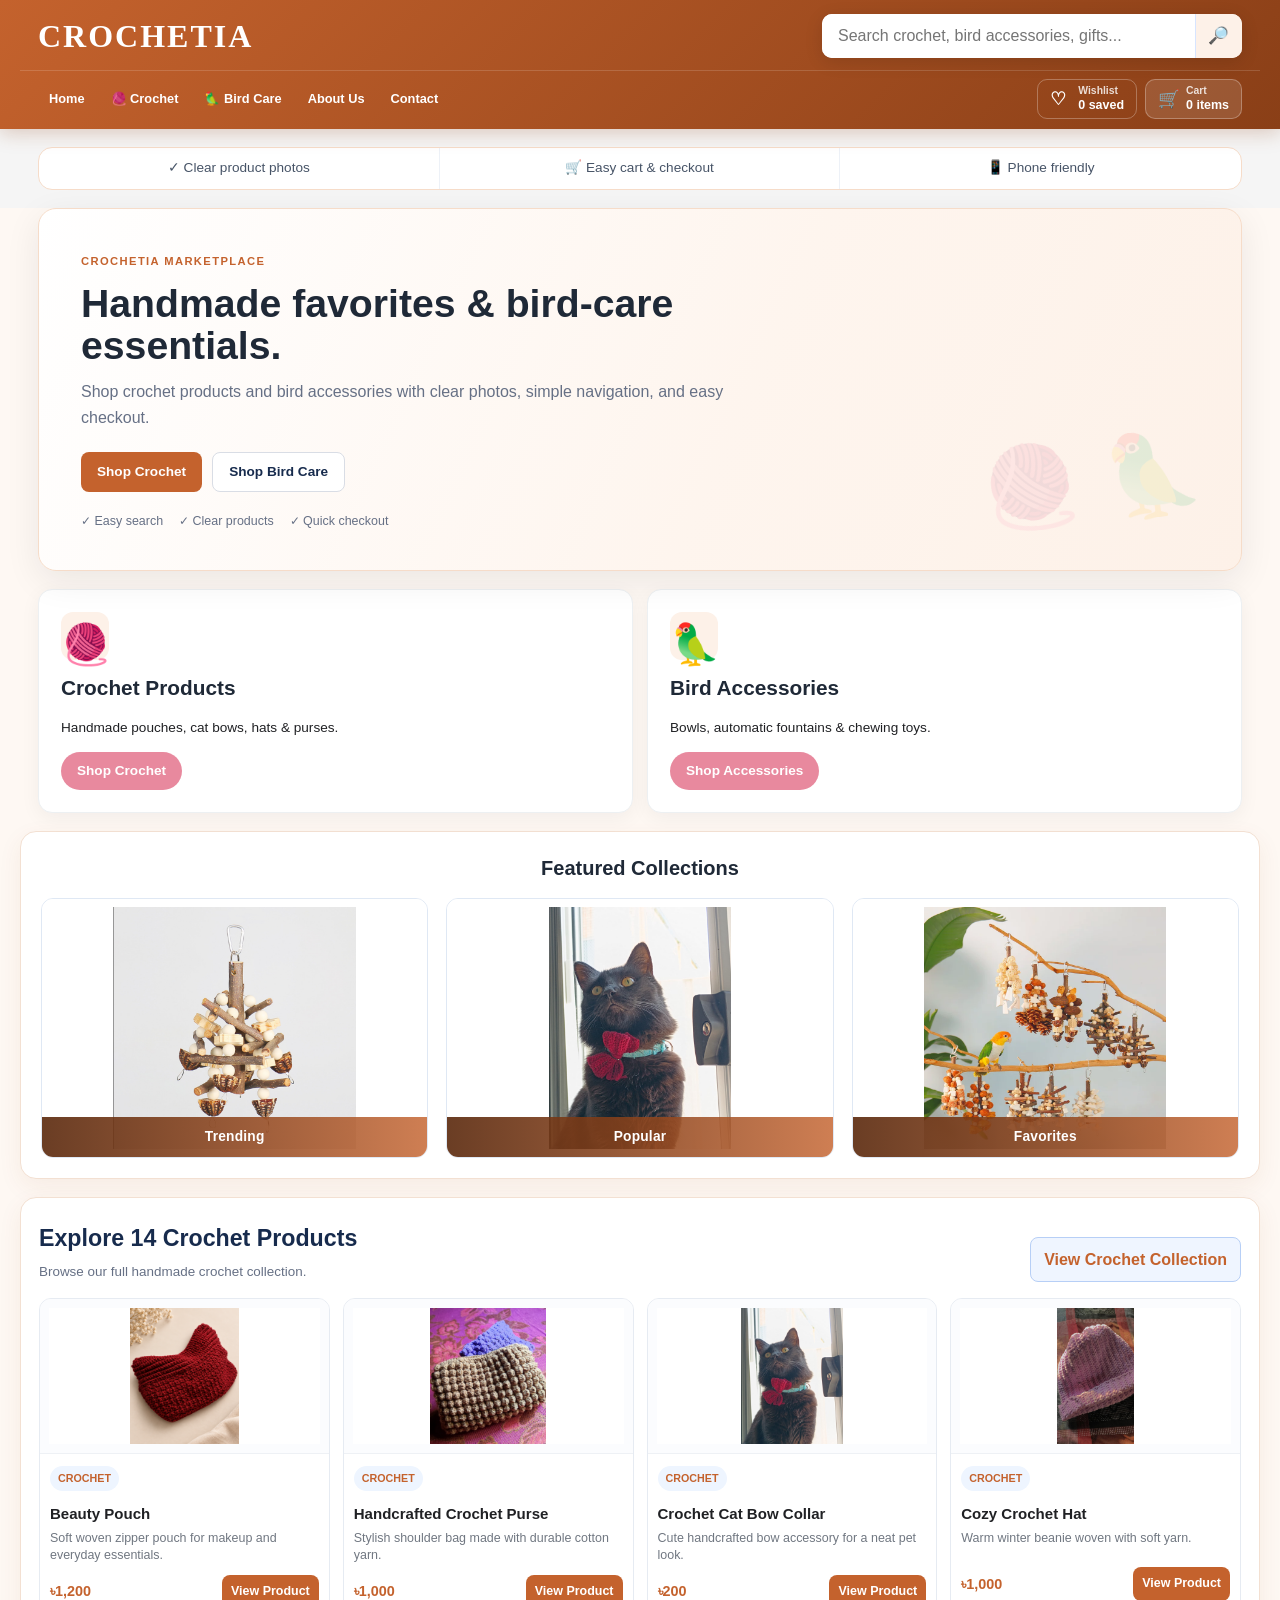
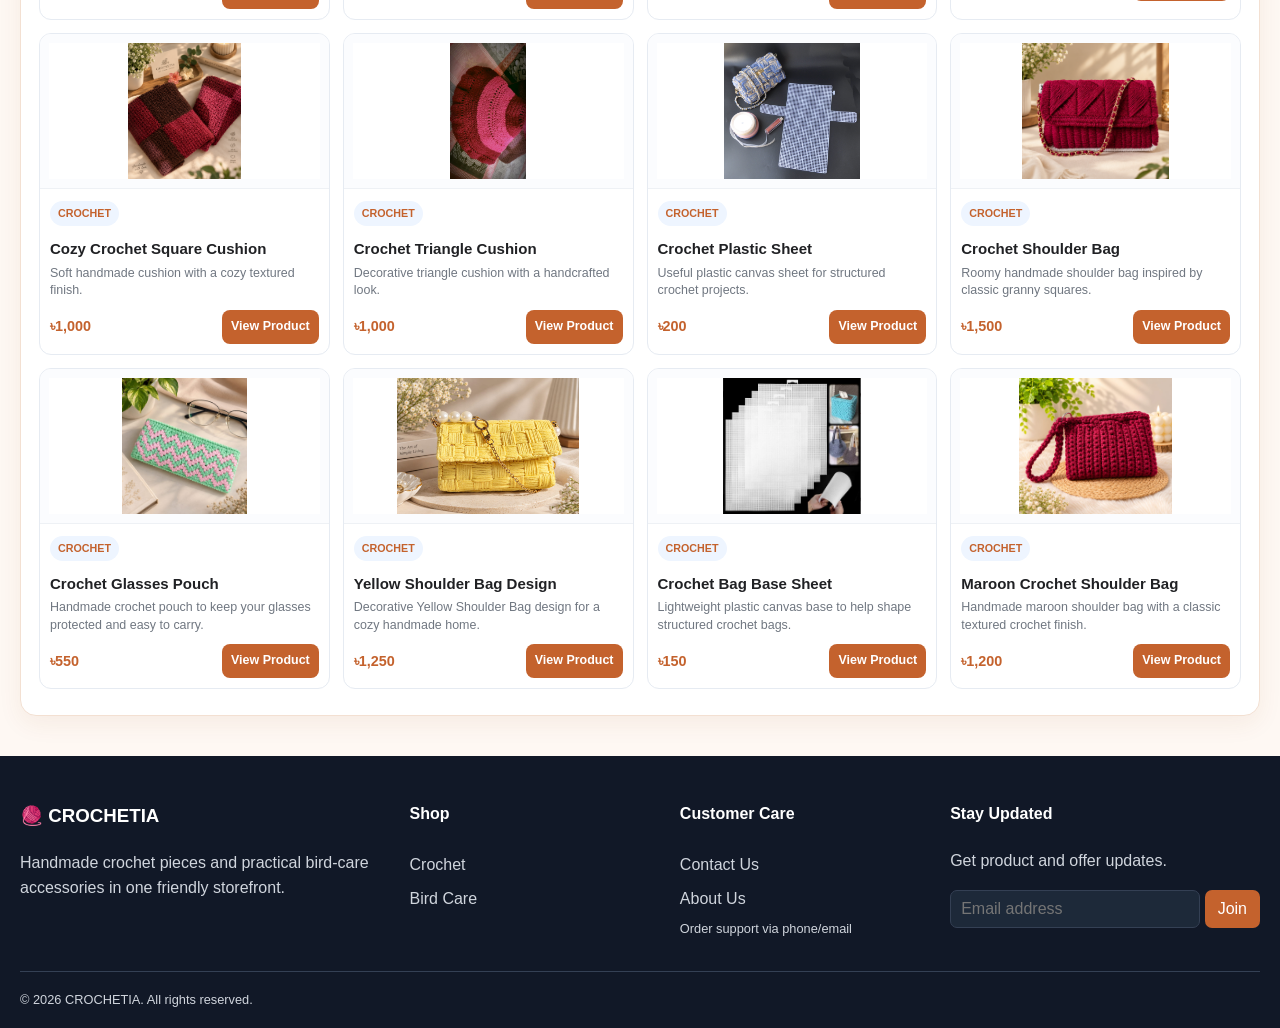
==== commit 9c8fd5af: "table cloth sheet removed" ====
--- a/index.html
+++ b/index.html
@@ -194,17 +194,7 @@
                         <div class="home-product-bottom"><span class="home-product-price">৳200</span><button class="home-product-view" onclick="openProduct('plastic-sheet')">View Product</button></div>
                     </div>
                 </article>
-                <article class="home-product-card">
-                    <div class="home-product-image-wrap" onclick="openProduct('table-cloth-sheet')">
-                        <img loading="lazy" src="images/Table_cloth_sheet.webp" alt="Designable Table Cloth Sheet">
-                    </div>
-                    <div class="home-product-info">
-                        <span class="home-product-category">CROCHET</span>
-                        <h3>Designable Table Cloth Sheet</h3>
-                        <p>Handmade crochet table cloth with a cheerful flower design.</p>
-                        <div class="home-product-bottom"><span class="home-product-price">৳250</span><button class="home-product-view" onclick="openProduct('table-cloth-sheet')">View Product</button></div>
-                    </div>
-                </article>
+ 
                 <article class="home-product-card">
                     <div class="home-product-image-wrap" onclick="openProduct('crochet-shoulder-bag')">
                         <img loading="lazy" src="images/Crochet_bag/shoulder_bag_1.png" alt="Crochet Shoulder Bag">
@@ -405,20 +395,6 @@
                     </div>
                     <button class="btn" onclick="addToCart('plastic-sheet', 'qty-c7')">Add to Cart</button>
                 </div>
-
-                <div class="product-card card-crochet-8" data-product-id="table-cloth-sheet">
-                    <img loading="lazy" src="images/Table_cloth_sheet.webp" alt="Designable Table cloth sheet" onclick="openProduct('table-cloth-sheet')">
-                    <h4>Designable Table Cloth Sheet</h4>
-                    <p>Handmade crochet table cloth with a cheerful flower design.</p>
-                    <div class="price">250.00 BDT</div>
-                    <div class="quantity-control">
-                        <button class="qty-btn" onclick="adjustQty('qty-cnew1', -1)">-</button>
-                        <span id="qty-cnew1" class="qty-val">1</span>
-                        <button class="qty-btn" onclick="adjustQty('qty-cnew1', 1)">+</button>
-                    </div>
-                    <button class="btn" onclick="addToCart('table-cloth-sheet', 'qty-cnew1')">Add to Cart</button>
-                </div>
-
 
                 <div class="product-card card-cnew-new" data-product-id="crochet-shoulder-bag">
                     <img loading="lazy" src="images/Crochet_bag/shoulder_bag_1.png" alt="Crochet Shoulder Bag" onclick="openProduct('crochet-shoulder-bag')">
@@ -872,13 +848,6 @@
         description: 'Plastic canvas sheet for structured crochet craft projects.',
         features: ['Lightweight', 'Practical design', 'Easy to use']
     },
-    'table-cloth-sheet': {
-        name: 'Designable Table Cloth Sheet', price: 250, category: 'crochet',
-        image: 'images/Table_cloth_sheet.webp',
-        gallery: ['images/Table_cloth_sheet.webp'],
-        description: 'Handmade crochet table cloth with a cheerful flower design.',
-        features: ['Handmade crochet style', 'Compact table cloth design', 'Home decor accessory']
-    },
     'crochet-shoulder-bag': {
         name: 'Crochet Shoulder Bag', price: 1500, category: 'crochet',
         image: 'images/Crochet_bag/shoulder_bag_1.png',
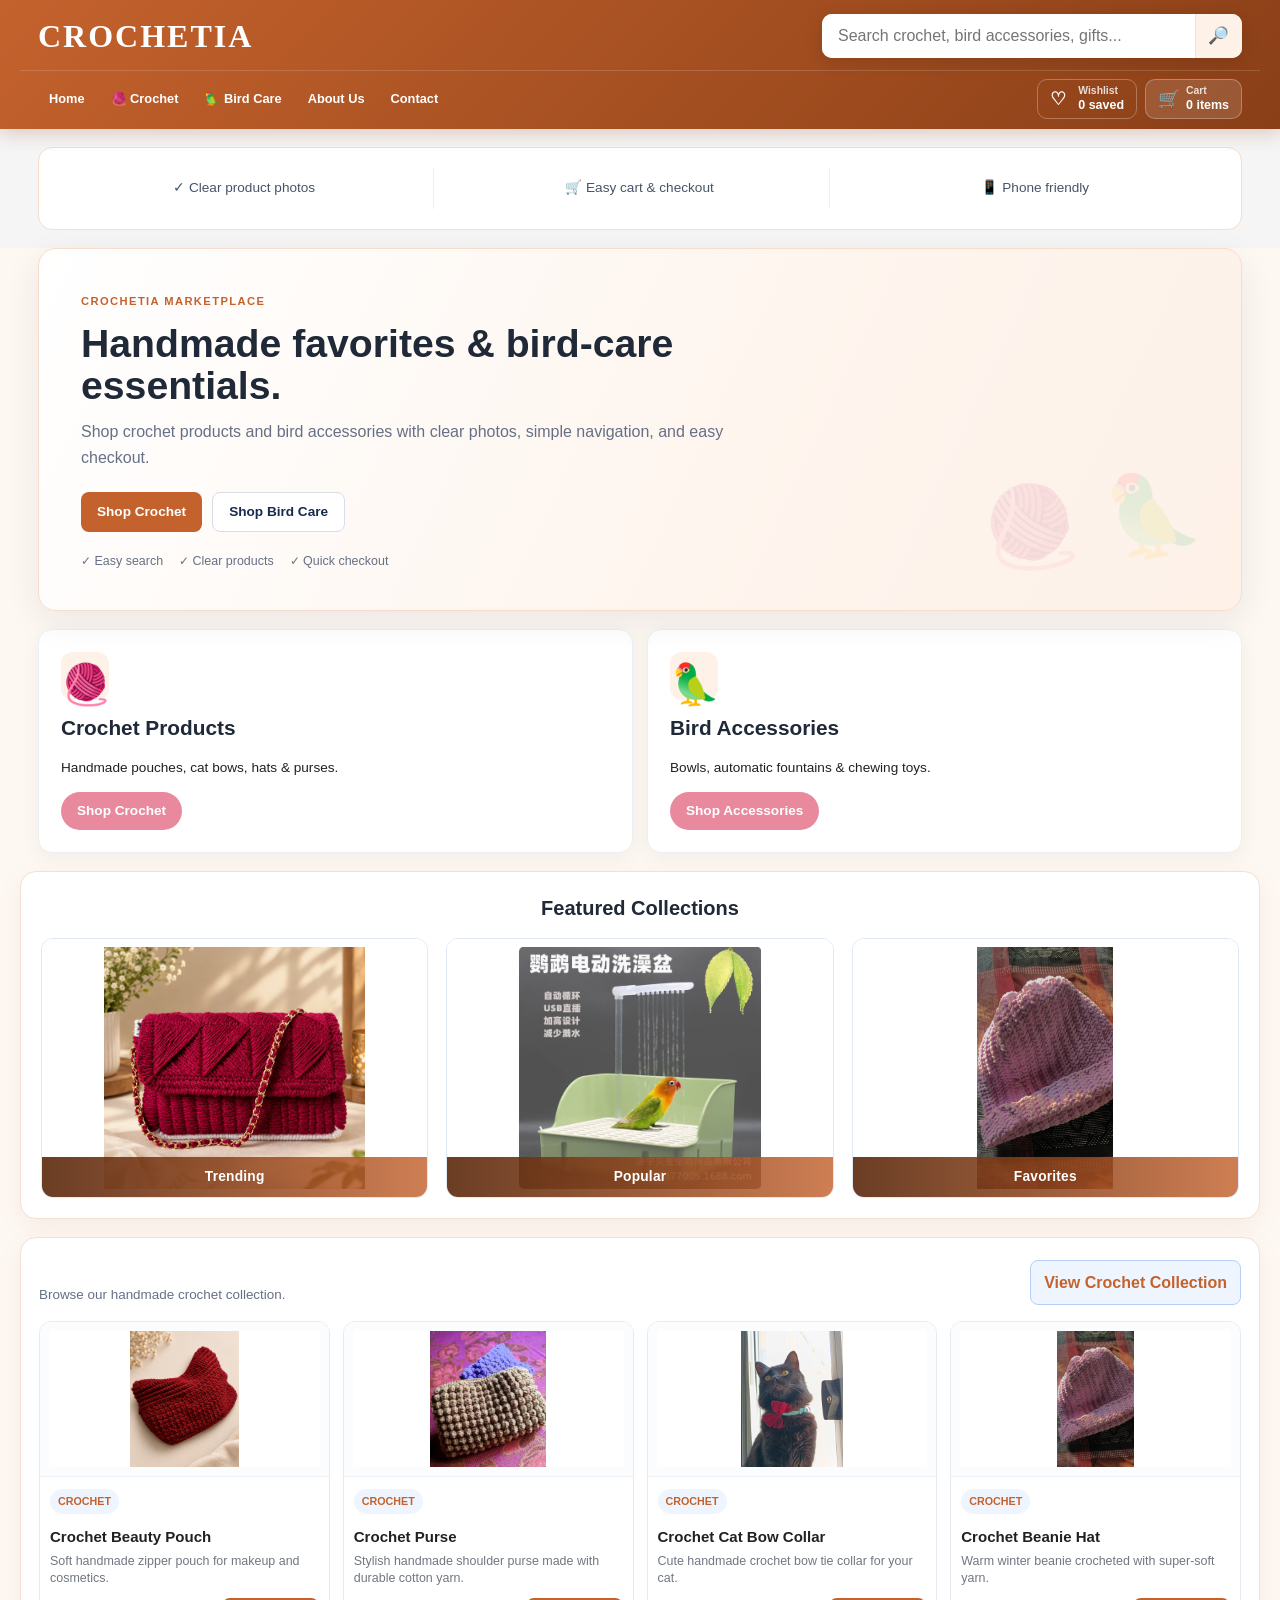
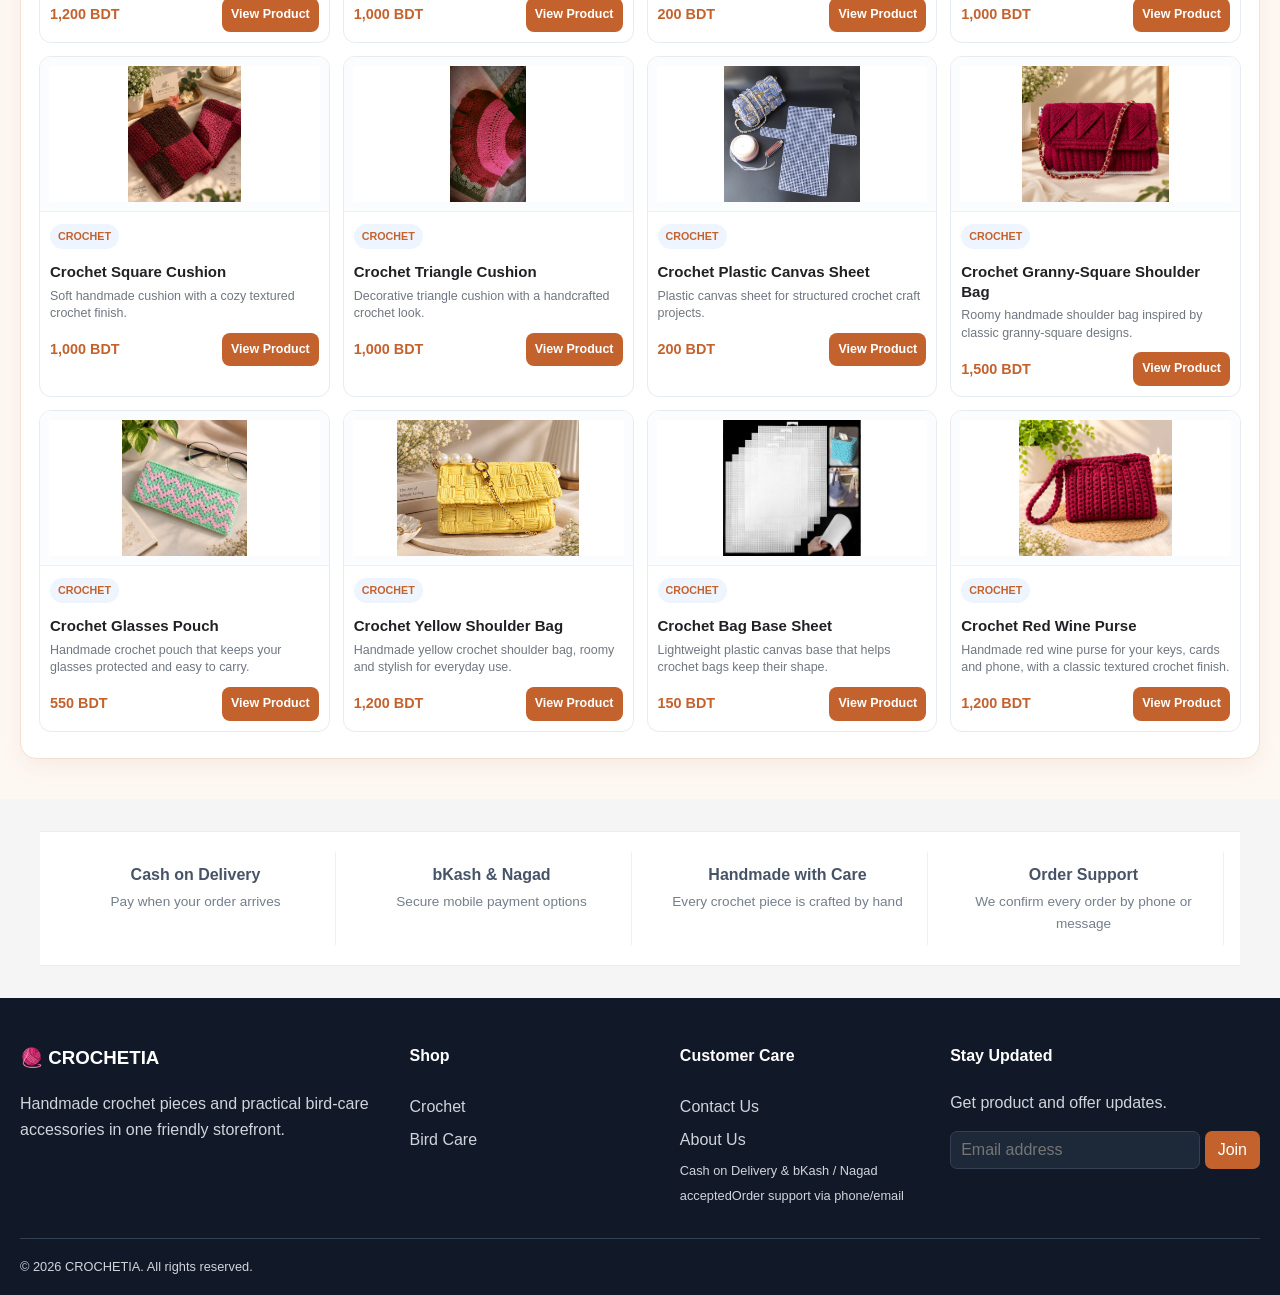
==== commit 60d103b2: "table cloth sheet removed" ====
--- a/index.html
+++ b/index.html
@@ -3,12 +3,27 @@
 <head>
     <meta charset="UTF-8">
     <meta name="viewport" content="width=device-width, initial-scale=1.0">
-    <title>CROCHETIA</title>
+    <title>CROCHETIA | Handmade Crochet Bags, Cushions &amp; Bird Care Accessories</title>
+    <meta name="description" content="Shop handmade crochet bags, purses, cushions and pouches, plus practical bird care accessories. Cash on delivery and bKash/Nagad payment available.">
+    <meta name="theme-color" content="#ffffff">
+    <meta property="og:type" content="website">
+    <meta property="og:site_name" content="CROCHETIA">
+    <meta property="og:title" content="CROCHETIA | Handmade Crochet &amp; Bird Care">
+    <meta property="og:description" content="Handmade crochet bags, purses, cushions and pouches, plus bird care accessories.">
+    <meta property="og:image" content="images/yellow_bag.jpeg">
+    <meta name="twitter:card" content="summary_large_image">
     <link rel="icon" type="image/svg+xml" href="images/favicon.svg">
     <link rel="icon" type="image/png" sizes="192x192" href="images/favicon.png">
     <link rel="icon" href="images/favicon.ico" sizes="any">
     <link rel="apple-touch-icon" href="images/apple-touch-icon.png">
     <link rel="stylesheet" href="style.css">
+    <style>
+/* ---------- trust strip ---------- */
+.trust-strip{display:grid;grid-template-columns:repeat(auto-fit,minmax(200px,1fr));gap:16px;max-width:1200px;margin:32px auto;padding:20px 16px;border-top:1px solid #eee;border-bottom:1px solid #eee}
+.trust-strip div{display:flex;flex-direction:column;gap:4px;text-align:center}
+.trust-strip strong{font-size:1rem}
+.trust-strip span{font-size:.85rem;opacity:.75}
+    </style>
 </head>
 <body>
 <header class="market-header">
@@ -91,7 +106,7 @@
                 <div class="slideshow-card" data-slideshow>
                     <img src="images/bird_image/bathing-basin.png" class="active-slide" alt="Bird Fountain">
                     <img src="images/cat_bow.jpeg" alt="Crochet Cat Bow" onclick="openProduct('cat-bow')">
-                    <img src="images/yellow_bag.jpeg" alt="Crochet Yellow Shoulder bag">
+                    <img src="images/yellow_bag.jpeg" alt="Crochet yellow shoulder bag">
                     <div class="overlay-label">Popular</div>
                 </div>
 
@@ -107,11 +122,10 @@
 
 
         <!-- CLEAR PRODUCT PREVIEW SECTION -->
-        <section class="home-products-section" aria-labelledby="popular-products-title">
+        <section class="home-products-section" aria-label="Featured crochet products">
             <div class="home-products-head">
                 <div>
-                    <h2 id="popular-products-title">Explore 14 Crochet Products</h2>
-                    <p>Browse our full handmade crochet collection.</p>
+                    <p>Browse our handmade crochet collection.</p>
                 </div>
                 <button onclick="showPage('crochet-page')">View Crochet Collection</button>
             </div>
@@ -125,7 +139,7 @@
                         <span class="home-product-category">CROCHET</span>
                         <h3>Beauty Pouch</h3>
                         <p>Soft woven zipper pouch for makeup and everyday essentials.</p>
-                        <div class="home-product-bottom"><span class="home-product-price">৳1,200</span><button class="home-product-view" onclick="openProduct('beauty-pouch')">View Product</button></div>
+                        <div class="home-product-bottom"><span class="home-product-price">1,200 BDT</span><button class="home-product-view" onclick="openProduct('beauty-pouch')">View Product</button></div>
                     </div>
                 </article>
                 <article class="home-product-card">
@@ -136,7 +150,7 @@
                         <span class="home-product-category">CROCHET</span>
                         <h3>Handcrafted Crochet Purse</h3>
                         <p>Stylish shoulder bag made with durable cotton yarn.</p>
-                        <div class="home-product-bottom"><span class="home-product-price">৳1,000</span><button class="home-product-view" onclick="openProduct('crochet-purse')">View Product</button></div>
+                        <div class="home-product-bottom"><span class="home-product-price">1,000 BDT</span><button class="home-product-view" onclick="openProduct('crochet-purse')">View Product</button></div>
                     </div>
                 </article>
                 <article class="home-product-card">
@@ -147,7 +161,7 @@
                         <span class="home-product-category">CROCHET</span>
                         <h3>Crochet Cat Bow Collar</h3>
                         <p>Cute handcrafted bow accessory for a neat pet look.</p>
-                        <div class="home-product-bottom"><span class="home-product-price">৳200</span><button class="home-product-view" onclick="openProduct('cat-bow')">View Product</button></div>
+                        <div class="home-product-bottom"><span class="home-product-price">200 BDT</span><button class="home-product-view" onclick="openProduct('cat-bow')">View Product</button></div>
                     </div>
                 </article>
                 <article class="home-product-card">
@@ -158,7 +172,7 @@
                         <span class="home-product-category">CROCHET</span>
                         <h3>Cozy Crochet Hat</h3>
                         <p>Warm winter beanie woven with soft yarn.</p>
-                        <div class="home-product-bottom"><span class="home-product-price">৳1,000</span><button class="home-product-view" onclick="openProduct('crochet-hat')">View Product</button></div>
+                        <div class="home-product-bottom"><span class="home-product-price">1,000 BDT</span><button class="home-product-view" onclick="openProduct('crochet-hat')">View Product</button></div>
                     </div>
                 </article>
                 <article class="home-product-card">
@@ -169,7 +183,7 @@
                         <span class="home-product-category">CROCHET</span>
                         <h3>Cozy Crochet Square Cushion</h3>
                         <p>Soft handmade cushion with a cozy textured finish.</p>
-                        <div class="home-product-bottom"><span class="home-product-price">৳1,000</span><button class="home-product-view" onclick="openProduct('square-cushion')">View Product</button></div>
+                        <div class="home-product-bottom"><span class="home-product-price">1,000 BDT</span><button class="home-product-view" onclick="openProduct('square-cushion')">View Product</button></div>
                     </div>
                 </article>
                 <article class="home-product-card">
@@ -180,7 +194,7 @@
                         <span class="home-product-category">CROCHET</span>
                         <h3>Crochet Triangle Cushion</h3>
                         <p>Decorative triangle cushion with a handcrafted look.</p>
-                        <div class="home-product-bottom"><span class="home-product-price">৳1,000</span><button class="home-product-view" onclick="openProduct('triangle-cushion')">View Product</button></div>
+                        <div class="home-product-bottom"><span class="home-product-price">1,000 BDT</span><button class="home-product-view" onclick="openProduct('triangle-cushion')">View Product</button></div>
                     </div>
                 </article>
                 <article class="home-product-card">
@@ -191,7 +205,7 @@
                         <span class="home-product-category">CROCHET</span>
                         <h3>Crochet Plastic Sheet</h3>
                         <p>Useful plastic canvas sheet for structured crochet projects.</p>
-                        <div class="home-product-bottom"><span class="home-product-price">৳200</span><button class="home-product-view" onclick="openProduct('plastic-sheet')">View Product</button></div>
+                        <div class="home-product-bottom"><span class="home-product-price">200 BDT</span><button class="home-product-view" onclick="openProduct('plastic-sheet')">View Product</button></div>
                     </div>
                 </article>
  
@@ -203,7 +217,7 @@
                         <span class="home-product-category">CROCHET</span>
                         <h3>Crochet Shoulder Bag</h3>
                         <p>Roomy handmade shoulder bag inspired by classic granny squares.</p>
-                        <div class="home-product-bottom"><span class="home-product-price">৳1,500</span><button class="home-product-view" onclick="openProduct('crochet-shoulder-bag')">View Product</button></div>
+                        <div class="home-product-bottom"><span class="home-product-price">1,500 BDT</span><button class="home-product-view" onclick="openProduct('crochet-shoulder-bag')">View Product</button></div>
                     </div>
                 </article>
                 <article class="home-product-card">
@@ -214,18 +228,18 @@
                         <span class="home-product-category">CROCHET</span>
                         <h3>Crochet Glasses Pouch</h3>
                         <p>Handmade crochet pouch to keep your glasses protected and easy to carry.</p>
-                        <div class="home-product-bottom"><span class="home-product-price">৳550</span><button class="home-product-view" onclick="openProduct('crochet-glasses-pouch')">View Product</button></div>
+                        <div class="home-product-bottom"><span class="home-product-price">550 BDT</span><button class="home-product-view" onclick="openProduct('crochet-glasses-pouch')">View Product</button></div>
                     </div>
                 </article>
                 <article class="home-product-card">
-                    <div class="home-product-image-wrap" onclick="openProduct('Yellow Shoulder Bag')">
+                    <div class="home-product-image-wrap" onclick="openProduct('yellow-shoulder-bag')">
                         <img loading="lazy" src="images/yellow_bag.jpeg" alt="Yellow Shoulder Bag Design">
                     </div>
                     <div class="home-product-info">
                         <span class="home-product-category">CROCHET</span>
-                        <h3>Yellow Shoulder Bag Design</h3>
-                        <p>Decorative Yellow Shoulder Bag design for a cozy handmade home.</p>
-                        <div class="home-product-bottom"><span class="home-product-price">৳1,250</span><button class="home-product-view" onclick="openProduct('3d-crochet-cushion')">View Product</button></div>
+                        <h3>Yellow Crochet Shoulder Bag</h3>
+                        <p>Handmade yellow crochet shoulder bag, roomy and stylish for everyday use.</p>
+                        <div class="home-product-bottom"><span class="home-product-price">1,200 BDT</span><button class="home-product-view" onclick="openProduct('yellow-shoulder-bag')">View Product</button></div>
                     </div>
                 </article>
                 <article class="home-product-card">
@@ -236,7 +250,7 @@
                         <span class="home-product-category">CROCHET</span>
                         <h3>Crochet Bag Base Sheet</h3>
                         <p>Lightweight plastic canvas base to help shape structured crochet bags.</p>
-                        <div class="home-product-bottom"><span class="home-product-price">৳150</span><button class="home-product-view" onclick="openProduct('crochet-bag-base')">View Product</button></div>
+                        <div class="home-product-bottom"><span class="home-product-price">150 BDT</span><button class="home-product-view" onclick="openProduct('crochet-bag-base')">View Product</button></div>
                     </div>
                 </article>
                 <article class="home-product-card">
@@ -247,7 +261,7 @@
                         <span class="home-product-category">CROCHET</span>
                         <h3>Maroon Crochet Shoulder Bag</h3>
                         <p>Handmade maroon shoulder bag with a classic textured crochet finish.</p>
-                        <div class="home-product-bottom"><span class="home-product-price">৳1,200</span><button class="home-product-view" onclick="openProduct('red_wine-crochet-purse')">View Product</button></div>
+                        <div class="home-product-bottom"><span class="home-product-price">1,200 BDT</span><button class="home-product-view" onclick="openProduct('red_wine-crochet-purse')">View Product</button></div>
                     </div>
                 </article>
             </div>
@@ -308,7 +322,7 @@
                     <img loading="lazy" src="images/maroon_purse.png" alt="Crochet Beauty Pouch" onclick="openProduct('beauty-pouch')">
                     <h4>Beauty Pouch</h4>
                     <p>Soft woven zipper pouch for makeup and cosmetics.</p>
-                    <div class="price">1200.00 BDT</div>
+                    <div class="price">1,200 BDT</div>
                     <div class="quantity-control">
                         <button class="qty-btn" onclick="adjustQty('qty-c1', -1)">-</button>
                         <span id="qty-c1" class="qty-val">1</span>
@@ -321,7 +335,7 @@
                     <img loading="lazy" src="images/cat_bow.jpeg" alt="Crochet Cat Bow" onclick="openProduct('cat-bow')">
                     <h4>Crochet Cat Bow Collar</h4>
                     <p>Cute handcrafted necktie bow for your cat.</p>
-                    <div class="price">200.00 BDT</div>
+                    <div class="price">200 BDT</div>
                     <div class="quantity-control">
                         <button class="qty-btn" onclick="adjustQty('qty-c2', -1)">-</button>
                         <span id="qty-c2" class="qty-val">1</span>
@@ -334,7 +348,7 @@
                     <img loading="lazy" src="images/purse.jpeg" alt="Crochet Purse" onclick="openProduct('crochet-purse')">
                     <h4>Handcrafted Crochet Purse</h4>
                     <p>Stylish shoulder bag made with durable cotton yarn.</p>
-                    <div class="price">1000.00 BDT</div>
+                    <div class="price">1,000 BDT</div>
                     <div class="quantity-control">
                         <button class="qty-btn" onclick="adjustQty('qty-c3', -1)">-</button>
                         <span id="qty-c3" class="qty-val">1</span>
@@ -347,7 +361,7 @@
                     <img loading="lazy" src="images/hat.jpeg" alt="Crochet Hat" onclick="openProduct('crochet-hat')">
                     <h4>Cozy Crochet Hat</h4>
                     <p>Warm winter beanie woven with super-soft wool.</p>
-                    <div class="price">1000.00 BDT</div>
+                    <div class="price">1,000 BDT</div>
                     <div class="quantity-control">
                         <button class="qty-btn" onclick="adjustQty('qty-c4', -1)">-</button>
                         <span id="qty-c4" class="qty-val">1</span>
@@ -360,7 +374,7 @@
                     <img loading="lazy" src="images/cushion_maroon.png" alt="Crochet Square Cushion" onclick="openProduct('square-cushion')">
                     <h4>Cozy Crochet Square Cushion</h4>
                     <p>Soft handmade cushion with a cozy textured crochet finish.</p>
-                    <div class="price">1000.00 BDT</div>
+                    <div class="price">1,000 BDT</div>
                     <div class="quantity-control">
                         <button class="qty-btn" onclick="adjustQty('qty-c5', -1)">-</button>
                         <span id="qty-c5" class="qty-val">1</span>
@@ -373,7 +387,7 @@
                     <img loading="lazy" src="images/triangle_cushion.jpeg" alt="Crochet Triangle Cushion" onclick="openProduct('triangle-cushion')">
                     <h4>Crochet Triangle Cushion</h4>
                     <p>Decorative triangle cushion with a handcrafted crochet look.</p>
-                    <div class="price">1000.00 BDT</div>
+                    <div class="price">1,000 BDT</div>
                     <div class="quantity-control">
                         <button class="qty-btn" onclick="adjustQty('qty-c6', -1)">-</button>
                         <span id="qty-c6" class="qty-val">1</span>
@@ -387,7 +401,7 @@
                     <img loading="lazy" src="images/plastic_sheet.jpg" alt="Crochet Plastic Sheet" onclick="openProduct('plastic-sheet')">
                     <h4>Crochet Plastic Sheet</h4>
                     <p>Useful plastic canvas sheet for structured crochet craft projects.</p>
-                    <div class="price">700.00 BDT</div>
+                    <div class="price">200 BDT</div>
                     <div class="quantity-control">
                         <button class="qty-btn" onclick="adjustQty('qty-c7', -1)">-</button>
                         <span id="qty-c7" class="qty-val">1</span>
@@ -400,7 +414,7 @@
                     <img loading="lazy" src="images/Crochet_bag/shoulder_bag_1.png" alt="Crochet Shoulder Bag" onclick="openProduct('crochet-shoulder-bag')">
                     <h4>Crochet Shoulder Bag</h4>
                     <p>Roomy handmade shoulder bag inspired by classic granny-square designs.</p>
-                    <div class="price">1500.00 BDT</div>
+                    <div class="price">1,500 BDT</div>
                     <div class="quantity-control">
                         <button class="qty-btn" onclick="adjustQty('qty-cnew3', -1)">-</button>
                         <span id="qty-cnew3" class="qty-val">1</span>
@@ -414,7 +428,7 @@
                     <img loading="lazy" src="images/glasses_pouch.jpg" alt="Crochet Glasses Pouch" onclick="openProduct('crochet-glasses-pouch')">
                     <h4>Crochet Glasses Pouch</h4>
                     <p>Handmade crochet pouch to keep your glasses protected and easy to carry.</p>
-                    <div class="price">350.00 BDT</div>
+                    <div class="price">550 BDT</div>
                     <div class="quantity-control">
                         <button class="qty-btn" onclick="adjustQty('qty-c10', -1)">-</button>
                         <span id="qty-c10" class="qty-val">1</span>
@@ -423,24 +437,24 @@
                     <button class="btn" onclick="addToCart('crochet-glasses-pouch', 'qty-c10')">Add to Cart</button>
                 </div>
 
-                <div class="product-card card-crochet-11" data-product-id="Yellow-Shoulder-bag">
-                    <img loading="lazy" src="images/yellow_bag.jpeg" alt="Yellow Shoulder bag Design" onclick="openProduct('Yellow-Shoulder-bag')">
+                <div class="product-card card-crochet-11" data-product-id="yellow-shoulder-bag">
+                    <img loading="lazy" src="images/yellow_bag.jpeg" alt="Crochet Yellow Shoulder Bag" onclick="openProduct('yellow-shoulder-bag')">
                     <h4>3D Crochet Cushion Design</h4>
                     <p>Decorative 3D crochet cushion design for a cozy handmade home.</p>
-                    <div class="price">1200.00 BDT</div>
+                    <div class="price">1,200 BDT</div>
                     <div class="quantity-control">
                         <button class="qty-btn" onclick="adjustQty('qty-c11', -1)">-</button>
                         <span id="qty-c11" class="qty-val">1</span>
                         <button class="qty-btn" onclick="adjustQty('qty-c11', 1)">+</button>
                     </div>
-                    <button class="btn" onclick="addToCart('Yellow-Shoulder-bag', 'qty-c11')">Add to Cart</button>
+                    <button class="btn" onclick="addToCart('yellow-shoulder-bag', 'qty-c11')">Add to Cart</button>
                 </div>
 
                 <div class="product-card card-crochet-13" data-product-id="crochet-bag-base">
                     <img loading="lazy" src="images/round_plastic_ba.webp" alt="Crochet Bag Base Sheet" onclick="openProduct('crochet-bag-base')">
                     <h4>Crochet Bag Base Sheet</h4>
                     <p>Lightweight plastic canvas base to help shape structured crochet bags.</p>
-                    <div class="price">150.00 BDT</div>
+                    <div class="price">150 BDT</div>
                     <div class="quantity-control">
                         <button class="qty-btn" onclick="adjustQty('qty-c13', -1)">-</button>
                         <span id="qty-c13" class="qty-val">1</span>
@@ -453,7 +467,7 @@
                     <img loading="lazy" src="images/red_wine_purse.jpeg" alt="Red Wine Crochet purse" onclick="openProduct('red_wine-crochet-purse')">
                     <h4>Maroon Crochet Shoulder Bag</h4>
                     <p>Handmade maroon shoulder bag with a classic textured crochet finish.</p>
-                    <div class="price">1200.00 BDT</div>
+                    <div class="price">1,200 BDT</div>
                     <div class="quantity-control">
                         <button class="qty-btn" onclick="adjustQty('qty-c14', -1)">-</button>
                         <span id="qty-c14" class="qty-val">1</span>
@@ -477,7 +491,7 @@
                     <img loading="lazy" src="images/bird_image/platform.png" alt="Bird Wooden Platform" onclick="openProduct('bird-platform')">
                     <h4>Wooden Platform</h4>
                     <p>Wooden platform for birds to sit on inside the cage.</p>
-                    <div class="price">80.00 BDT</div>
+                    <div class="price">80 BDT</div>
                     <div class="quantity-control">
                         <button class="qty-btn" onclick="adjustQty('qty-b1', -1)">-</button>
                         <span id="qty-b1" class="qty-val">1</span>
@@ -490,7 +504,7 @@
                     <img loading="lazy" src="images/bird_image/bathing-basin.png" alt="Bird Fountain Bathing Basin" onclick="openProduct('bird-fountain')">
                     <h4>Automatic Water Fountain</h4>
                     <p>Gravity-fed clean water dispenser for bathing pet birds.</p>
-                    <div class="price">800.00 BDT</div>
+                    <div class="price">800 BDT</div>
                     <div class="quantity-control">
                         <button class="qty-btn" onclick="adjustQty('qty-b2', -1)">-</button>
                         <span id="qty-b2" class="qty-val">1</span>
@@ -503,7 +517,7 @@
                     <img loading="lazy" src="images/bird_image/apple_wood_hanging.png" alt="Bird Chewing Toy" onclick="openProduct('apple-wood-toy')">
                     <h4>Apple Wooden Bird Chewing Toy</h4>
                     <p>Natural wooden chew toy for training and healthy beak wear.</p>
-                    <div class="price">100.00 BDT</div>
+                    <div class="price">100 BDT</div>
                     <div class="quantity-control">
                         <button class="qty-btn" onclick="adjustQty('qty-b3', -1)">-</button>
                         <span id="qty-b3" class="qty-val">1</span>
@@ -516,7 +530,7 @@
                     <img loading="lazy" src="images/bird_image/small-ball.jpg" alt="Bird Chewing Toy" onclick="openProduct('takraw-toy')">
                     <h4>Takraw Wooden Bird Chewing Toy</h4>
                     <p>Rattan ball chew toy that keeps birds busy and active.</p>
-                    <div class="price">150.00 BDT</div>
+                    <div class="price">150 BDT</div>
                     <div class="quantity-control">
                         <button class="qty-btn" onclick="adjustQty('qty-b4', -1)">-</button>
                         <span id="qty-b4" class="qty-val">1</span>
@@ -529,7 +543,7 @@
                     <img loading="lazy" src="images/bird_image/fruit_fork.png" alt="Bird Eating Fruit Fork" onclick="openProduct('fruit-fork')">
                     <h4>Bird Eating Fruit Fork</h4>
                     <p>Holds fresh fruit and vegetables inside the cage.</p>
-                    <div class="price">150.00 BDT</div>
+                    <div class="price">150 BDT</div>
                     <div class="quantity-control">
                         <button class="qty-btn" onclick="adjustQty('qty-b5', -1)">-</button>
                         <span id="qty-b5" class="qty-val">1</span>
@@ -542,7 +556,7 @@
                     <img loading="lazy" src="images/bird_image/water-cap.png" alt="Bird Thickened Sink Kettle" onclick="openProduct('sink-kettle')">
                     <h4>Bird Thickened Sink Kettle</h4>
                     <p>Thickened drinking-water container for pet birds.</p>
-                    <div class="price">150.00 BDT</div>
+                    <div class="price">150 BDT</div>
                     <div class="quantity-control">
                         <button class="qty-btn" onclick="adjustQty('qty-b6', -1)">-</button>
                         <span id="qty-b6" class="qty-val">1</span>
@@ -555,7 +569,7 @@
                     <img loading="lazy" src="images/bird_image/swing.webp" alt="Wood Hanging Swing Toy for Bird" onclick="openProduct('bird-swing')">
                     <h4>Wood Hanging Swing Toy for Bird</h4>
                     <p>Natural wood, wicker, and bell toy.</p>
-                    <div class="price">100.00 BDT</div>
+                    <div class="price">100 BDT</div>
                     <div class="quantity-control">
                         <button class="qty-btn" onclick="adjustQty('qty-b7', -1)">-</button>
                         <span id="qty-b7" class="qty-val">1</span>
@@ -713,7 +727,7 @@
                     <h3>Order Summary</h3>
                     <div id="checkout-items"></div>
                     
-                    <div class="checkout-total"><span>Total</span><strong><span id="checkout-total">0.00</span> BDT</strong></div>
+                    <div class="checkout-total"><span>Total</span><strong><span id="checkout-total">0</span> BDT</strong></div>
                     <button class="btn checkout-btn" style="width:100%;" onclick="placeDemoOrder()" id="place-order-btn">Place Order</button>
                     <p class="auth-note">We'll call or message you on the phone number above to confirm your order before delivery.</p>
                 </div>
@@ -744,19 +758,26 @@
             <div class="modal-heading-row"><div><span class="mini-label">SHOPPING BAG</span><h2>Your Cart</h2></div><span class="secure-chip">✓ Easy checkout</span></div>
             <div id="cart-items"></div>
             <div class="cart-summary">
-                <div><span>Subtotal</span><strong><span id="cart-subtotal">0.00</span> BDT</strong></div>
-                <div class="cart-total-row"><span>Total</span><strong><span id="cart-total">0.00</span> BDT</strong></div>
+                <div><span>Subtotal</span><strong><span id="cart-subtotal">0</span> BDT</strong></div>
+                <div class="cart-total-row"><span>Total</span><strong><span id="cart-total">0</span> BDT</strong></div>
             </div>
             <button class="btn checkout-btn" style="width:100%;" onclick="openCheckout()">Proceed to Checkout →</button>
             <p class="checkout-note">Delivery details and any applicable delivery charge can be confirmed at checkout.</p>
         </div>
     </div>
 
+    <section class="trust-strip" aria-label="Why shop with us">
+        <div><strong>Cash on Delivery</strong><span>Pay when your order arrives</span></div>
+        <div><strong>bKash &amp; Nagad</strong><span>Secure mobile payment options</span></div>
+        <div><strong>Handmade with Care</strong><span>Every crochet piece is crafted by hand</span></div>
+        <div><strong>Order Support</strong><span>We confirm every order by phone or message</span></div>
+    </section>
+
     <footer class="pro-footer">
         <div class="footer-grid">
             <div><h3>🧶 CROCHETIA</h3><p>Handmade crochet pieces and practical bird-care accessories in one friendly storefront.</p></div>
             <div><h4>Shop</h4><button onclick="showPage('crochet-page')">Crochet</button><button onclick="showPage('birds-page')">Bird Care</button></div>
-            <div><h4>Customer Care</h4><button onclick="showPage('contact-page')">Contact Us</button><button onclick="showPage('about-page')">About Us</button><span>Order support via phone/email</span></div>
+            <div><h4>Customer Care</h4><button onclick="showPage('contact-page')">Contact Us</button><button onclick="showPage('about-page')">About Us</button><span>Cash on Delivery &amp; bKash / Nagad accepted</span><span>Order support via phone/email</span></div>
             <div><h4>Stay Updated</h4><p>Get product and offer updates.</p><div class="newsletter"><input id="newsletter-email" type="email" placeholder="Email address"><button onclick="subscribeNewsletter()">Join</button></div></div>
         </div>
         <div class="footer-bottom"><span>&copy; 2026 CROCHETIA. All rights reserved.</span></div>
@@ -800,35 +821,35 @@
  */
 const products = {
     'beauty-pouch': {
-        name: 'Beauty Pouch', price: 1200, category: 'crochet',
+        name: 'Crochet Beauty Pouch', price: 1200, category: 'crochet',
         image: 'images/maroon_purse.png',
         gallery: ['images/maroon_purse.png', 'images/beauty-pouch.jpeg'],
-        description: 'Soft woven zipper pouch for makeup and cosmetics.',
+        description: 'Soft handmade zipper pouch for makeup and cosmetics.',
         features: ['Handcrafted crochet design', 'Zipper closure', 'Suitable for cosmetics and small accessories']
     },
     'cat-bow': {
         name: 'Crochet Cat Bow Collar', price: 200, category: 'crochet',
         image: 'images/cat_bow.jpeg',
         gallery: ['images/cat_bow.jpeg'],
-        description: 'Cute handcrafted necktie bow for your cat.',
+        description: 'Cute handmade crochet bow tie collar for your cat.',
         features: ['Handmade crochet piece', 'Lightweight design', 'Designed for stylish pet wear']
     },
     'crochet-purse': {
-        name: 'Handcrafted Crochet Purse', price: 1000, category: 'crochet',
+        name: 'Crochet Purse', price: 1000, category: 'crochet',
         image: 'images/purse.jpeg',
         gallery: ['images/purse.jpeg'],
-        description: 'Stylish shoulder bag made with durable cotton yarn.',
+        description: 'Stylish handmade shoulder purse made with durable cotton yarn.',
         features: ['Handcrafted crochet', 'Shoulder-carry design', 'Durable cotton yarn']
     },
     'crochet-hat': {
-        name: 'Cozy Crochet Hat', price: 1000, category: 'crochet',
+        name: 'Crochet Beanie Hat', price: 1000, category: 'crochet',
         image: 'images/hat.jpeg',
         gallery: ['images/hat.jpeg'],
-        description: 'Warm winter beanie woven with super-soft wool.',
+        description: 'Warm winter beanie crocheted with super-soft yarn.',
         features: ['Soft yarn', 'Warm and comfortable', 'Handcrafted finish']
     },
     'square-cushion': {
-        name: 'Cozy Crochet Square Cushion', price: 1000, category: 'crochet',
+        name: 'Crochet Square Cushion', price: 1000, category: 'crochet',
         image: 'images/cushion_maroon.png',
         gallery: ['images/cushion_maroon.png'],
         description: 'Soft handmade cushion with a cozy textured crochet finish.',
@@ -842,63 +863,63 @@
         features: ['Handcrafted crochet', 'Comfortable cushion', 'Decorative design']
     },
     'plastic-sheet': {
-        name: 'Crochet Plastic Sheet', price: 200, category: 'crochet',
+        name: 'Crochet Plastic Canvas Sheet', price: 200, category: 'crochet',
         image: 'images/plastic_sheet.jpg',
         gallery: ['images/plastic_sheet.jpg'],
         description: 'Plastic canvas sheet for structured crochet craft projects.',
         features: ['Lightweight', 'Practical design', 'Easy to use']
     },
     'crochet-shoulder-bag': {
-        name: 'Crochet Shoulder Bag', price: 1500, category: 'crochet',
+        name: 'Crochet Granny-Square Shoulder Bag', price: 1500, category: 'crochet',
         image: 'images/Crochet_bag/shoulder_bag_1.png',
         gallery: ['images/Crochet_bag/shoulder_bag_1.png', 'images/Crochet_bag/shoulder_bag_2.png'],
         description: 'Roomy handmade shoulder bag inspired by classic granny-square designs.',
         features: ['Reusable everyday bag', 'Spacious carry design', 'Handcrafted crochet']
     },
     'bird-platform': {
-        name: 'Wooden Platform', price: 80, category: 'birds',
+        name: 'Bird Wooden Perch Platform', price: 80, category: 'birds',
         image: 'images/bird_image/platform.png',
         gallery: ['images/bird_image/platform.png'],
         description: 'Wooden platform for birds to sit on inside the cage.',
         features: ['Natural wooden look', 'Mounts inside the cage as a perch/platform', 'Suitable for pet birds']
     },
     'bird-fountain': {
-        name: 'Automatic Water Fountain', price: 800, category: 'birds',
+        name: 'Bird Automatic Water Fountain', price: 800, category: 'birds',
         image: 'images/bird_image/bathing-basin.png',
         gallery: ['images/bird_image/bathing-basin.png'],
-        description: 'Gravity-fed clean water dispenser for bathing pet birds.',
+        description: 'Gravity-fed water dispenser for clean drinking and bathing water.',
         features: ['Gravity-fed design', 'Made for pet birds', 'Clean drinking/bathing water']
     },
     'apple-wood-toy': {
-        name: 'Apple Wooden Bird Chewing Toy', price: 100, category: 'birds',
+        name: 'Bird Apple Wood Chewing Toy', price: 100, category: 'birds',
         image: 'images/bird_image/apple_wood_hanging.png',
         gallery: ['images/bird_image/apple_wood_hanging.png'],
-        description: 'Natural wooden chew toy for training and healthy beak wear.',
+        description: 'Natural wooden chew toy for enrichment and healthy beak wear.',
         features: ['Natural wood', 'Chewing and enrichment toy', 'Suitable for pet birds']
     },
     'takraw-toy': {
-        name: 'Takraw Wooden Bird Chewing Toy', price: 150, category: 'birds',
+        name: 'Bird Takraw Rattan Ball Toy', price: 150, category: 'birds',
         image: 'images/bird_image/small-ball.jpg',
         gallery: ['images/bird_image/small-ball.jpg'],
         description: 'Rattan ball chew toy that keeps birds busy and active.',
         features: ['Bird enrichment toy', 'Chewing activity', 'Suitable for pet birds']
     },
     'fruit-fork': {
-        name: 'Bird Eating Fruit Fork', price: 150, category: 'birds',
+        name: 'Bird Fruit and Vegetable Fork', price: 150, category: 'birds',
         image: 'images/bird_image/fruit_fork.png',
         gallery: ['images/bird_image/fruit_fork.png'],
         description: 'Holds fresh fruit and vegetables inside the cage.',
         features: ['Holds fruit and vegetables', 'Easy to place in a bird cage', 'Useful feeding accessory']
     },
     'sink-kettle': {
-        name: 'Bird Thickened Sink Kettle', price: 150, category: 'birds',
+        name: 'Bird Thickened Water Kettle', price: 150, category: 'birds',
         image: 'images/bird_image/water-cap.png',
         gallery: ['images/bird_image/water-cap.png'],
         description: 'Thickened drinking-water container for pet birds.',
         features: ['Thickened design', 'Suitable for pet birds', 'Convenient drinking-water container']
     },
     'bird-swing': {
-        name: 'Wood Hanging Swing Toy for Bird', price: 100, category: 'birds',
+        name: 'Bird Wooden Hanging Swing', price: 100, category: 'birds',
         image: 'images/bird_image/swing.webp',
         gallery: ['images/bird_image/swing.webp'],
         description: 'Natural wood and wicker hanging swing toy with a bell.',
@@ -908,35 +929,36 @@
         name: 'Crochet Glasses Pouch', price: 550, category: 'crochet',
         image: 'images/Glasses_cover_1.jpeg',
         gallery: ['images/Glasses_cover_1.jpeg'],
-        description: 'Handmade crochet pouch to keep your glasses protected and easy to carry.',
+        description: 'Handmade crochet pouch that keeps your glasses protected and easy to carry.',
         features: ["Handcrafted crochet design", "Protective pouch for glasses", "Lightweight everyday accessory"]
     },
-    '3d-crochet-cushion': {
-        name: '3D Crochet Cushion Design', price: 1200, category: 'crochet',
-        image: 'images/3d_craft_cushion.png',
-        gallery: ['images/3d_craft_cushion.png'],
-        description: 'Decorative 3D crochet cushion design for a cozy handmade home.',
-        features: ["Textured 3D crochet style", "Decorative home accessory", "Handmade-inspired design"]
+    'yellow-shoulder-bag': {
+        name: 'Crochet Yellow Shoulder Bag', price: 1200, category: 'crochet',
+        image: 'images/yellow_bag.jpeg',
+        gallery: ['images/yellow_bag.jpeg'],
+        description: 'Handmade yellow crochet shoulder bag, roomy and stylish for everyday use.',
+        features: ["Handcrafted crochet design", "Comfortable shoulder strap", "Bright, cheerful yellow color"]
     },
     'crochet-bag-base': {
         name: 'Crochet Bag Base Sheet', price: 150, category: 'crochet',
         image: 'images/round_plastic_ba.webp',
         gallery: ['images/round_plastic_ba.webp'],
-        description: 'Lightweight plastic canvas base to help shape structured crochet bags.',
+        description: 'Lightweight plastic canvas base that helps crochet bags keep their shape.',
         features: ["Lightweight plastic canvas", "Helps support bag shape", "Useful for crochet projects"]
     },
     'red_wine-crochet-purse': {
-        name: 'Red Wine Crochet Purse', price: 1200, category: 'crochet',
+        name: 'Crochet Red Wine Purse', price: 1200, category: 'crochet',
         image: 'images/red_wine_purse.jpeg',
         gallery: ['images/red_wine_purse.jpeg'],
-        description: 'Handmade Red wine purse for keep your keys, cards and phone with a classic textured crochet finish.',
+        description: 'Handmade red wine purse for your keys, cards and phone, with a classic textured crochet finish.',
         features: ["Handcrafted Crochet purse", "Reusable everyday accessory", "Rich Red wine color"]
     }
 };
 
 /* ---------- helpers ---------- */
 const $ = id => document.getElementById(id);
-const money = n => Number(n).toFixed(2) + ' BDT';
+const num = n => Number(n).toLocaleString('en-US', {maximumFractionDigits: 2});
+const money = n => num(n) + ' BDT';
 const categoryLabel = c => c === 'birds' ? 'Bird Care' : 'Crochet';
 function esc(str) {
     return String(str ?? '').replace(/[&<>"']/g, c => ({'&':'&amp;','<':'&lt;','>':'&gt;','"':'&quot;',"'":'&#39;'}[c]));
@@ -1029,14 +1051,29 @@
 }
 
 /* ---------- catalog cards ---------- */
+const altFor = p => p.category === 'birds'
+    ? `${p.name} - bird care accessory`
+    : `${p.name} - handmade crochet product`;
+function syncHomeCards() {
+    document.querySelectorAll('.home-product-card').forEach(card => {
+        const id = (card.querySelector('.home-product-view')?.getAttribute('onclick') || '').match(/openProduct\('([^']+)'\)/)?.[1];
+        const p = products[id];
+        if (!p) return;
+        card.querySelector('h3').textContent = p.name;
+        card.querySelector('.home-product-info > p').textContent = p.description;
+        card.querySelector('.home-product-price').textContent = money(p.price);
+        const img = card.querySelector('img'); if (img) img.alt = altFor(p);
+    });
+}
 function syncCardsFromProducts() {
+    syncHomeCards();
     document.querySelectorAll('.product-card[data-product-id]').forEach(card => {
         const p = products[card.dataset.productId];
         if (!p) return;
         const h = card.querySelector('h4'); if (h) h.textContent = p.name;
         const d = card.querySelector(':scope > p'); if (d) d.textContent = p.description;
         const pr = card.querySelector('.price'); if (pr) pr.textContent = money(p.price);
-        const img = card.querySelector('img'); if (img) { img.src = p.image; img.alt = p.name; }
+        const img = card.querySelector('img'); if (img) { img.src = p.image; img.alt = altFor(p); }
     });
 }
 function decorateProductCards() {
@@ -1076,6 +1113,7 @@
     const container = document.querySelector(`#${pageId} .catalog-container`);
     const grid = container && container.querySelector('.grid');
     if (!grid || container.querySelector('.catalog-toolbar')) return;
+    const hasBest = Array.from(grid.children).some(c => products[c.dataset.productId]?.bestSeller);
     const toolbar = document.createElement('div');
     toolbar.className = 'catalog-toolbar';
     toolbar.innerHTML = `
@@ -1085,6 +1123,7 @@
             <option value="low">Price: Low to High</option>
             <option value="high">Price: High to Low</option>
             <option value="az">Name: A to Z</option>
+            <option value="new">Newest first</option>${hasBest ? '<option value="best">Best selling</option>' : ''}
         </select>
         <span class="catalog-result-count" id="${pageId}-count"></span>`;
     grid.before(toolbar);
@@ -1108,11 +1147,20 @@
 function sortCatalog(pageId, mode) {
     const grid = document.querySelector(`#${pageId} .grid`);
     if (!grid) return;
-    const price = c => products[c.dataset.productId]?.price ?? 0;
-    const name = c => products[c.dataset.productId]?.name ?? '';
+    const price = c => {
+        const p = products[c.dataset.productId];
+        if (p && typeof p.price === 'number') return p.price;
+        const t = c.querySelector('.price')?.textContent.replace(/[^0-9.]/g, '');
+        return parseFloat(t) || 0;
+    };
+    const name = c => products[c.dataset.productId]?.name ?? c.querySelector('h4')?.textContent ?? '';
+    const keys = Object.keys(products);
+    const added = c => keys.indexOf(c.dataset.productId);
     const cards = Array.from(grid.querySelectorAll('.product-card'));
     if (mode === 'low') cards.sort((a, b) => price(a) - price(b));
     else if (mode === 'high') cards.sort((a, b) => price(b) - price(a));
+    else if (mode === 'new') cards.sort((a, b) => added(b) - added(a));
+    else if (mode === 'best') cards.sort((a, b) => (products[b.dataset.productId]?.bestSeller ? 1 : 0) - (products[a.dataset.productId]?.bestSeller ? 1 : 0) || a.dataset.order - b.dataset.order);
     else if (mode === 'az') cards.sort((a, b) => name(a).localeCompare(name(b)));
     else cards.sort((a, b) => a.dataset.order - b.dataset.order);
     cards.forEach(c => grid.appendChild(c));
@@ -1262,7 +1310,7 @@
             </div>`;
         }).join('');
     }
-    const total = cartTotal().toFixed(2);
+    const total = num(cartTotal());
     $('cart-subtotal').textContent = total;
     $('cart-total').textContent = total;
 }
@@ -1287,7 +1335,7 @@
         const p = products[i.id];
         return `<div class="checkout-mini-item"><span>${esc(p.name)} × ${i.quantity}</span><strong>${money(p.price * i.quantity)}</strong></div>`;
     }).join('');
-    $('checkout-total').textContent = cartTotal().toFixed(2);
+    $('checkout-total').textContent = num(cartTotal());
     updatePaymentSection();
     setModal('cart-modal', false);
     setModal('checkout-modal', true);
@@ -1299,7 +1347,7 @@
     const box = $('mobile-pay-section');
     if (!box) return;
     box.style.display = isMobilePayment() ? 'block' : 'none';
-    $('pay-amount').textContent = cartTotal().toFixed(0);
+    $('pay-amount').textContent = num(cartTotal());
     $('bkash-number').textContent = PAYMENT_NUMBERS.bkash;
     $('nagad-number').textContent = PAYMENT_NUMBERS.nagad;
     $('pay-reference').textContent = pendingOrderNo || '';
@@ -1368,10 +1416,10 @@
     closeCheckout();
     $('order-success-message').innerHTML =
         `Thank you, <strong>${esc(name)}</strong>!<br>Your order <strong>${orderNo}</strong> has been received ` +
-        `(${total.toFixed(0)} BDT).<br>` +
+        `(${num(total)} BDT).<br>` +
         (pay
             ? `<small>We'll confirm your order once your ${esc(pay.wallet)} payment (TrxID ${esc(pay.trxId)}) is verified.</small><br>`
-            : `<small>Please keep ${total.toFixed(0)} BDT ready for cash on delivery.</small><br>`) +
+            : `<small>Please keep ${num(total)} BDT ready for cash on delivery.</small><br>`) +
         `<small>We'll contact you on <strong>${esc(phone)}</strong> to confirm delivery.</small>`;
     setModal('order-success-modal', true);
 }
@@ -1422,7 +1470,7 @@
     if (!q) { box.classList.remove('active'); box.innerHTML = ''; return; }
     const matches = searchProducts(q).slice(0, 6);
     box.innerHTML = matches.length
-        ? matches.map(p => `<button class="search-suggestion" onclick="selectSearchProduct('${p.id}')"><span>${esc(p.name)}</span><small>${categoryLabel(p.category)} • ${p.price.toFixed(0)} BDT</small></button>`).join('')
+        ? matches.map(p => `<button class="search-suggestion" onclick="selectSearchProduct('${p.id}')"><span>${esc(p.name)}</span><small>${categoryLabel(p.category)} • ${money(p.price)}</small></button>`).join('')
         : '<div class="search-suggestion"><span>No matching products yet</span></div>';
     box.classList.add('active');
 }
@@ -1485,8 +1533,9 @@
 ensureDetailBuyNow();
 updateWishlistButtons();
 updateCartUI();
+
 </script>
 
 
 </body>
-</html>
+</html>
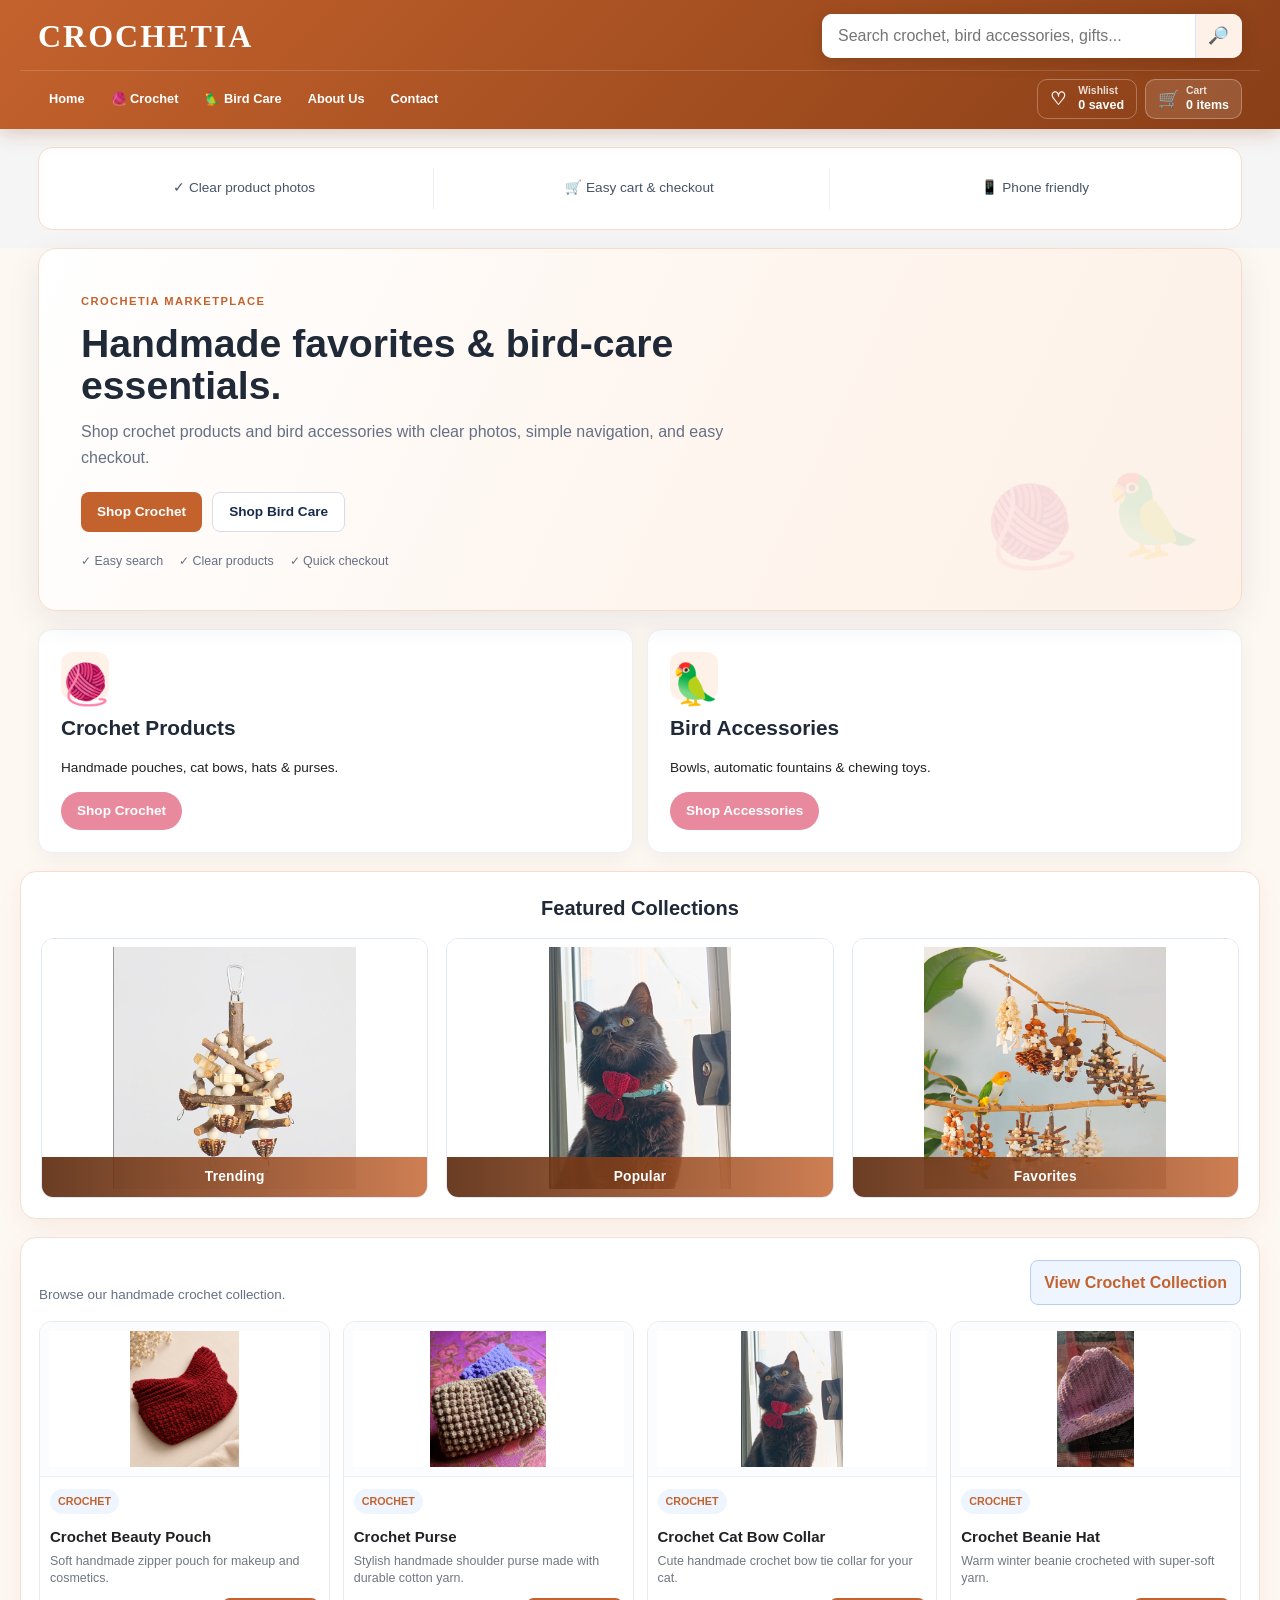
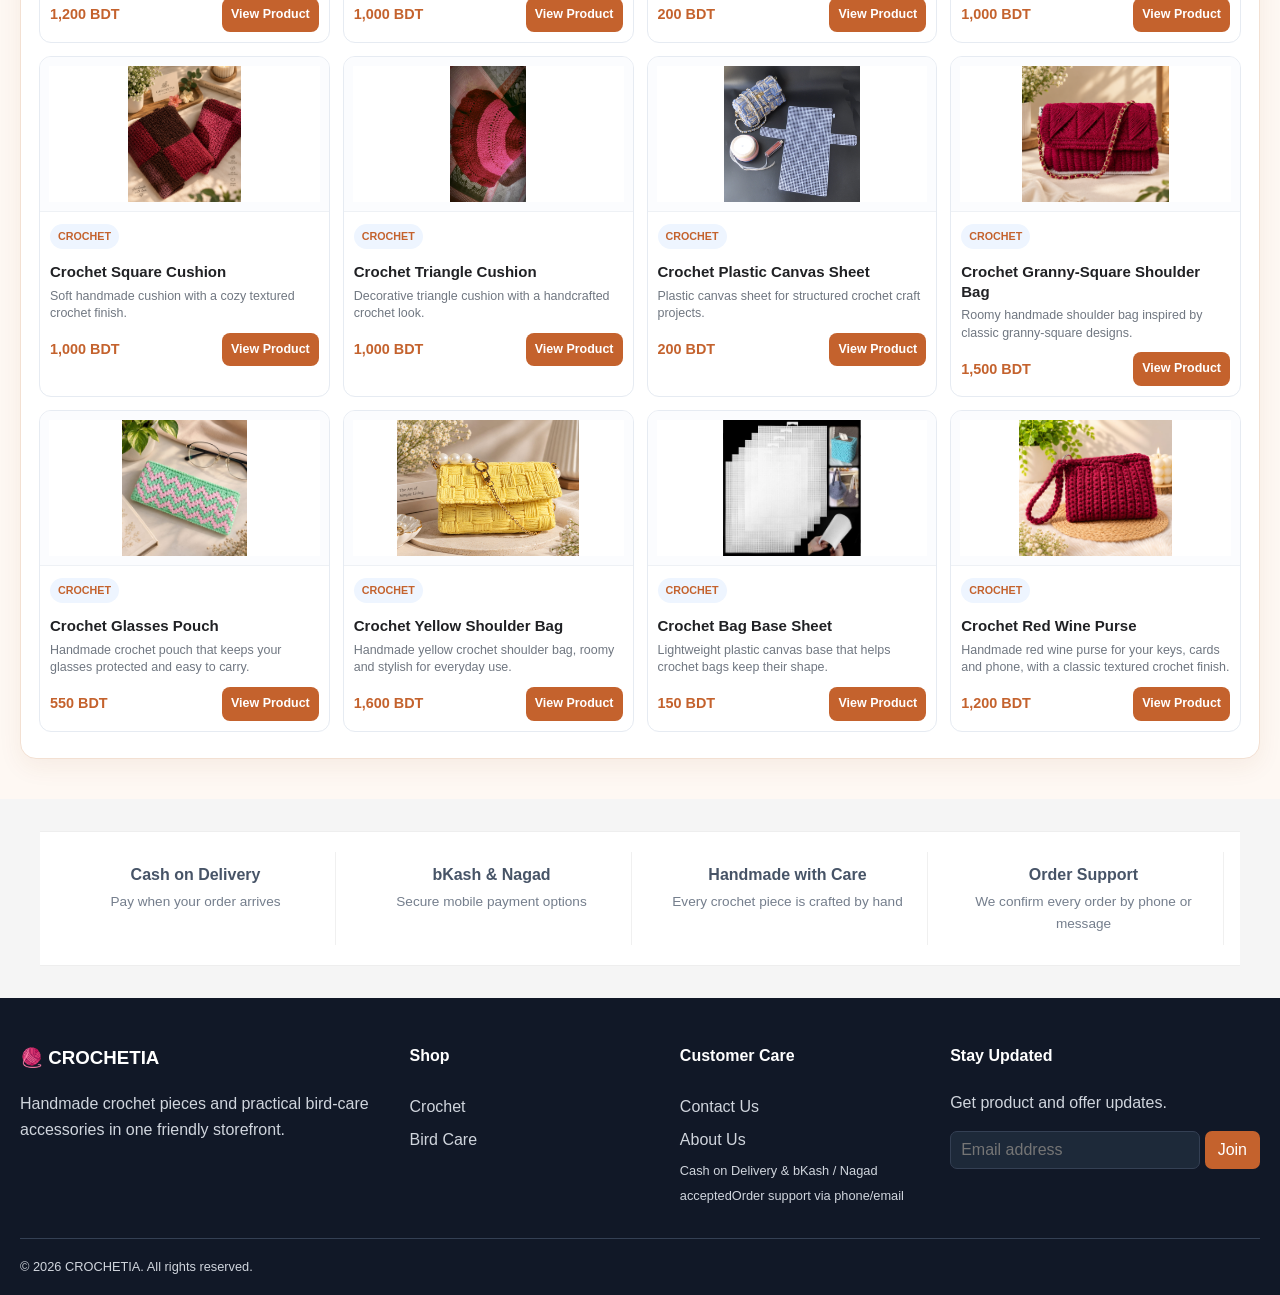
==== commit 46922649: "price fixed" ====
--- a/index.html
+++ b/index.html
@@ -441,7 +441,7 @@
                     <img loading="lazy" src="images/yellow_bag.jpeg" alt="Crochet Yellow Shoulder Bag" onclick="openProduct('yellow-shoulder-bag')">
                     <h4>3D Crochet Cushion Design</h4>
                     <p>Decorative 3D crochet cushion design for a cozy handmade home.</p>
-                    <div class="price">1,200 BDT</div>
+                    <div class="price">1,500 BDT</div>
                     <div class="quantity-control">
                         <button class="qty-btn" onclick="adjustQty('qty-c11', -1)">-</button>
                         <span id="qty-c11" class="qty-val">1</span>
@@ -933,7 +933,7 @@
         features: ["Handcrafted crochet design", "Protective pouch for glasses", "Lightweight everyday accessory"]
     },
     'yellow-shoulder-bag': {
-        name: 'Crochet Yellow Shoulder Bag', price: 1200, category: 'crochet',
+        name: 'Crochet Yellow Shoulder Bag', price: 1600, category: 'crochet',
         image: 'images/yellow_bag.jpeg',
         gallery: ['images/yellow_bag.jpeg'],
         description: 'Handmade yellow crochet shoulder bag, roomy and stylish for everyday use.',
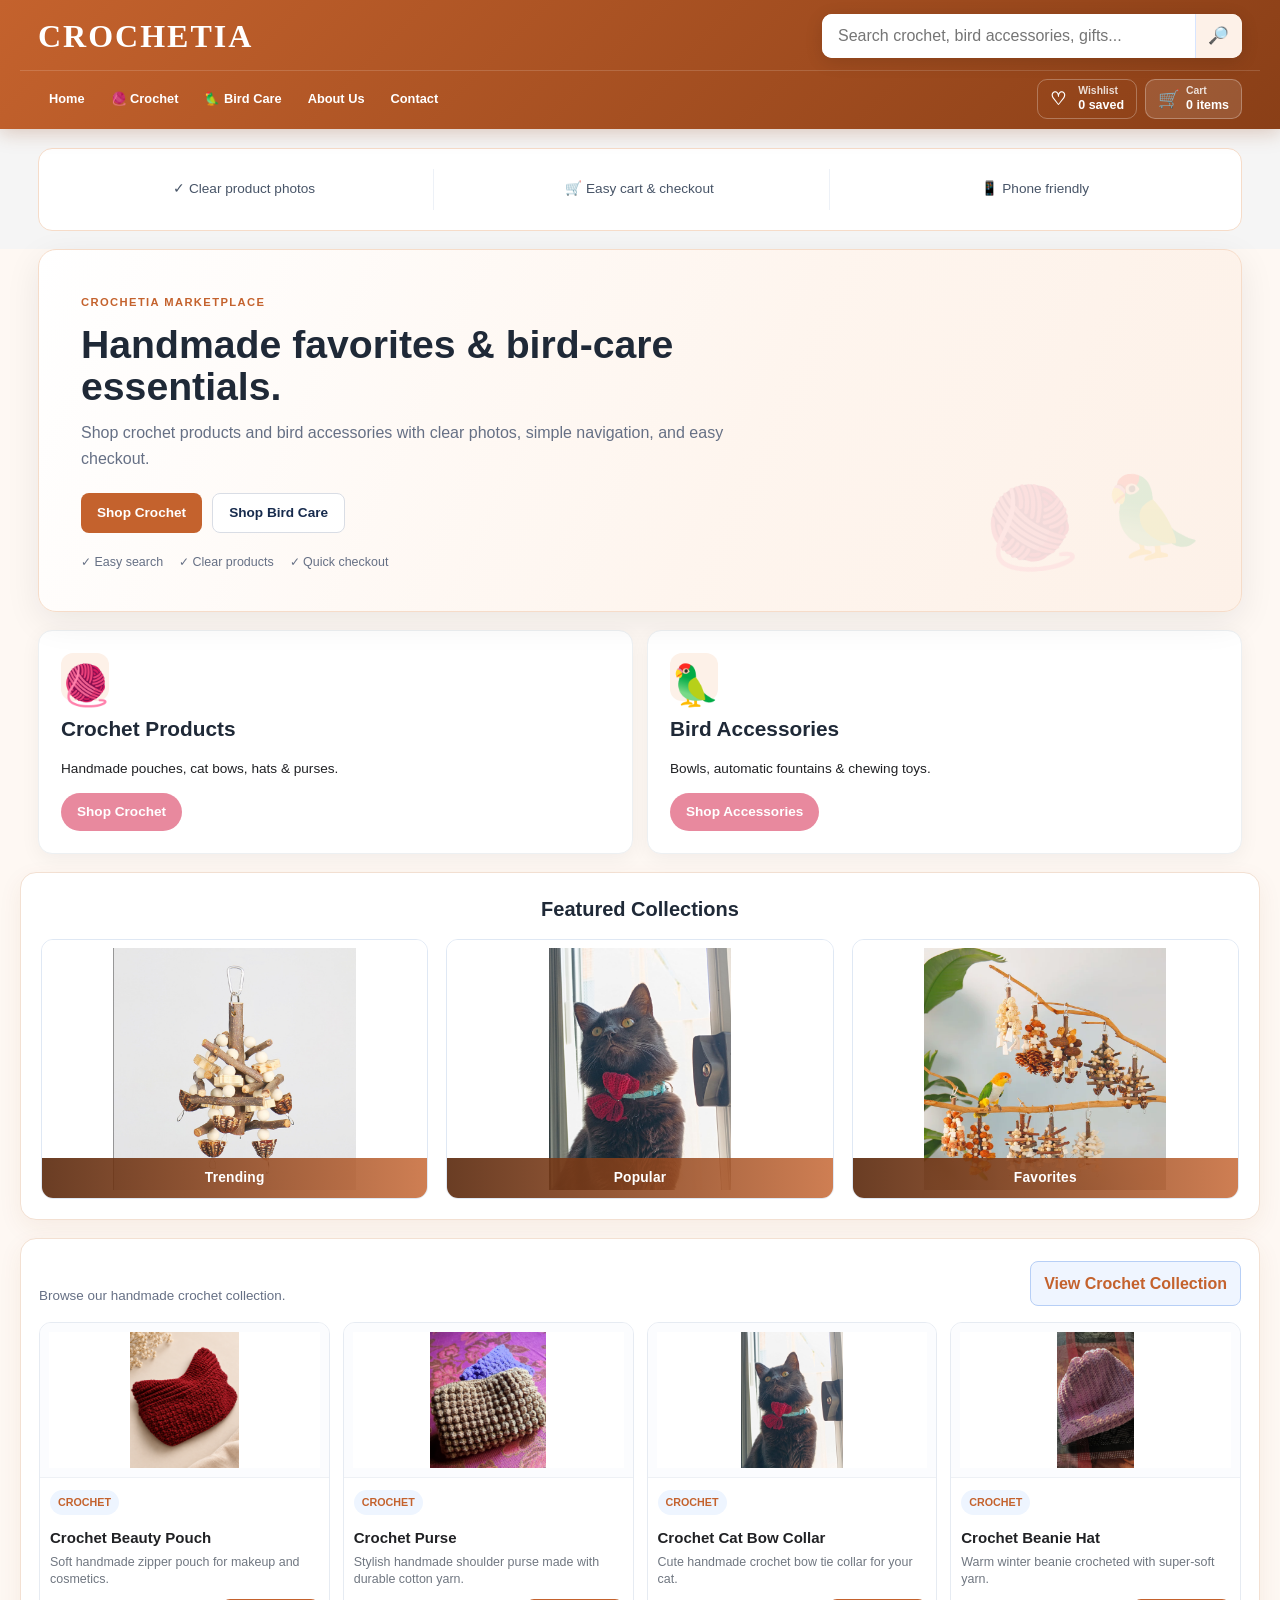
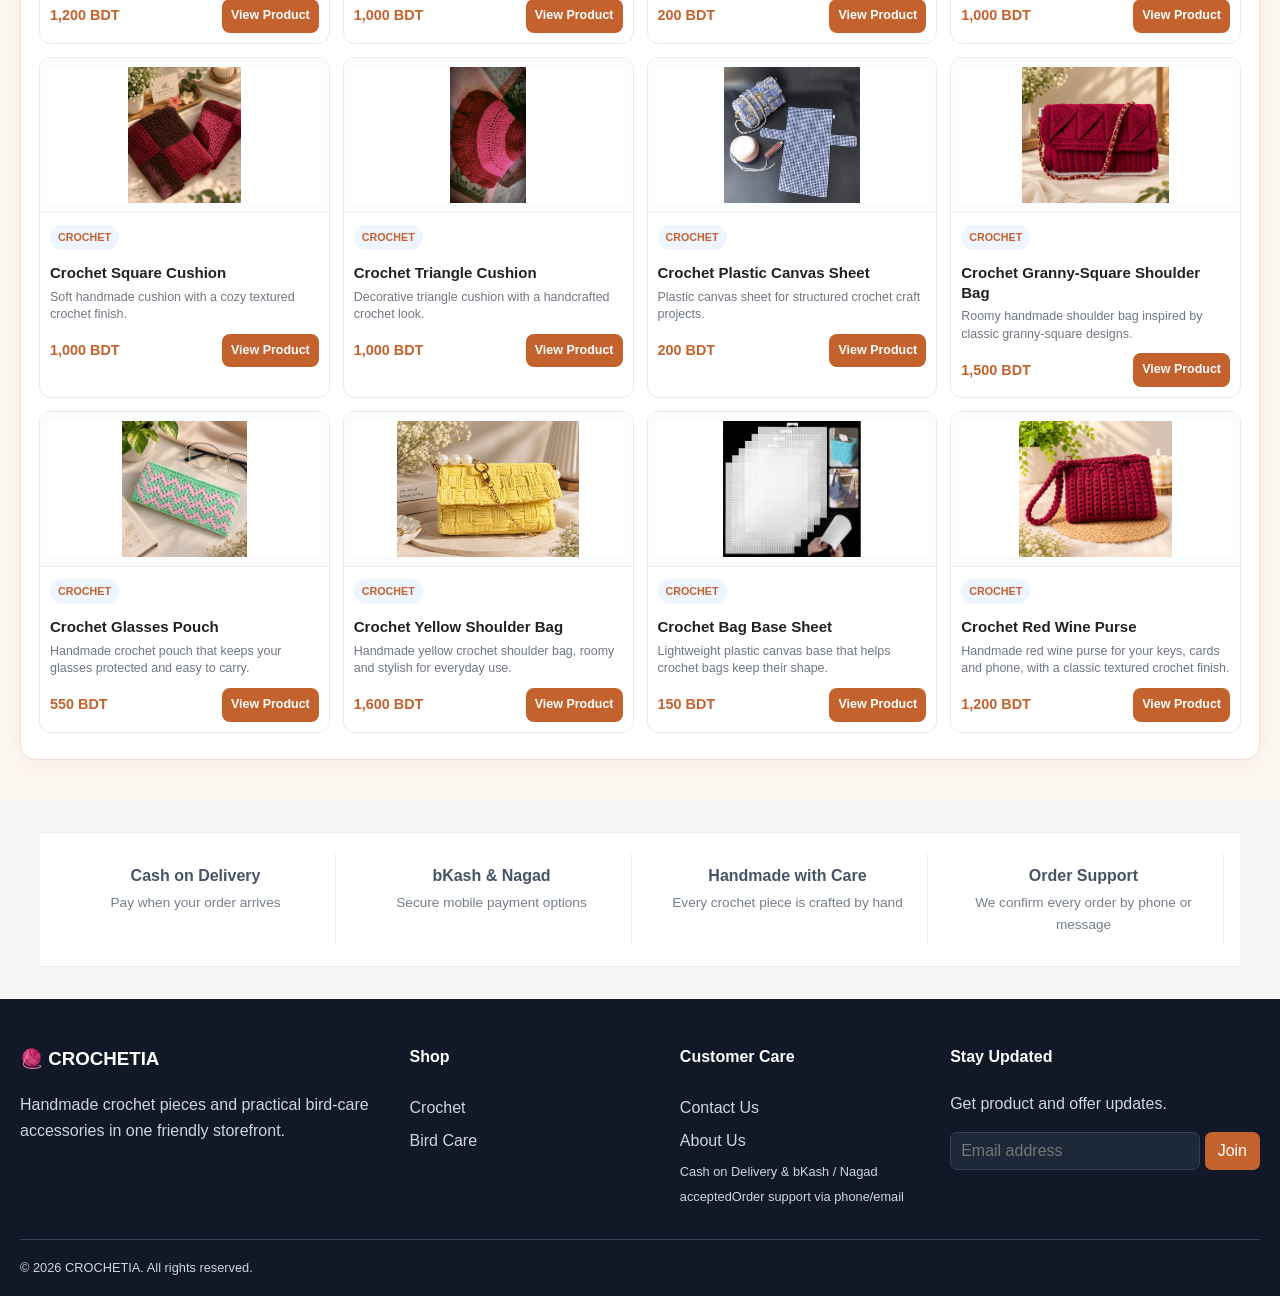
==== commit d29781aa: "fixed the first two row" ====
--- a/index.html
+++ b/index.html
@@ -23,6 +23,25 @@
 .trust-strip div{display:flex;flex-direction:column;gap:4px;text-align:center}
 .trust-strip strong{font-size:1rem}
 .trust-strip span{font-size:.85rem;opacity:.75}
+
+/* Fix header permanently to the top while scrolling */
+body {
+    padding-top: 130px; /* Adjust body offset so content doesn't hide behind fixed header */
+}
+.market-header {
+    position: fixed;
+    top: 0;
+    left: 0;
+    width: 100%;
+    z-index: 1000;
+    background-color: #ffffff;
+    box-shadow: 0 2px 10px rgba(0,0,0,0.08);
+}
+
+.header-actions {
+    opacity: 1;
+    visibility: visible;
+}
     </style>
 </head>
 <body>
@@ -45,7 +64,7 @@
             <button onclick="showPage('birds-page')">🦜 Bird Care</button>
             <button onclick="showPage('about-page')">About Us</button>
             <button onclick="showPage('contact-page')">Contact</button>
-            <div class="header-actions">
+            <div class="header-actions" id="header-cart-actions">
                 <button class="header-action" onclick="openWishlist()"><span>♡</span><small>Wishlist</small><strong><span id="wishlist-count">0</span> saved</strong></button>
                 <button class="header-action cart-action" onclick="toggleCart()"><span>🛒</span><small>Cart</small><strong><span id="cart-count">0</span> items</strong></button>
             </div>
@@ -328,7 +347,6 @@
                         <span id="qty-c1" class="qty-val">1</span>
                         <button class="qty-btn" onclick="adjustQty('qty-c1', 1)">+</button>
                     </div>
-                    <button class="btn" onclick="addToCart('beauty-pouch', 'qty-c1')">Add to Cart</button>
                 </div>
 
                 <div class="product-card card-crochet-2" data-product-id="cat-bow">
@@ -341,7 +359,6 @@
                         <span id="qty-c2" class="qty-val">1</span>
                         <button class="qty-btn" onclick="adjustQty('qty-c2', 1)">+</button>
                     </div>
-                    <button class="btn" onclick="addToCart('cat-bow', 'qty-c2')">Add to Cart</button>
                 </div>
 
                 <div class="product-card card-crochet-3" data-product-id="crochet-purse">
@@ -354,7 +371,6 @@
                         <span id="qty-c3" class="qty-val">1</span>
                         <button class="qty-btn" onclick="adjustQty('qty-c3', 1)">+</button>
                     </div>
-                    <button class="btn" onclick="addToCart('crochet-purse', 'qty-c3')">Add to Cart</button>
                 </div>
 
                 <div class="product-card card-crochet-4" data-product-id="crochet-hat">
@@ -367,7 +383,6 @@
                         <span id="qty-c4" class="qty-val">1</span>
                         <button class="qty-btn" onclick="adjustQty('qty-c4', 1)">+</button>
                     </div>
-                    <button class="btn" onclick="addToCart('crochet-hat', 'qty-c4')">Add to Cart</button>
                 </div>
 
                 <div class="product-card card-crochet-5" data-product-id="square-cushion">
@@ -380,7 +395,6 @@
                         <span id="qty-c5" class="qty-val">1</span>
                         <button class="qty-btn" onclick="adjustQty('qty-c5', 1)">+</button>
                     </div>
-                    <button class="btn" onclick="addToCart('square-cushion', 'qty-c5')">Add to Cart</button>
                 </div>
 
                 <div class="product-card card-crochet-6" data-product-id="triangle-cushion">
@@ -393,7 +407,6 @@
                         <span id="qty-c6" class="qty-val">1</span>
                         <button class="qty-btn" onclick="adjustQty('qty-c6', 1)">+</button>
                     </div>
-                    <button class="btn" onclick="addToCart('triangle-cushion', 'qty-c6')">Add to Cart</button>
                 </div>
 
 
@@ -407,7 +420,6 @@
                         <span id="qty-c7" class="qty-val">1</span>
                         <button class="qty-btn" onclick="adjustQty('qty-c7', 1)">+</button>
                     </div>
-                    <button class="btn" onclick="addToCart('plastic-sheet', 'qty-c7')">Add to Cart</button>
                 </div>
 
                 <div class="product-card card-cnew-new" data-product-id="crochet-shoulder-bag">
@@ -420,7 +432,6 @@
                         <span id="qty-cnew3" class="qty-val">1</span>
                         <button class="qty-btn" onclick="adjustQty('qty-cnew3', 1)">+</button>
                     </div>
-                    <button class="btn" onclick="addToCart('crochet-shoulder-bag', 'qty-cnew3')">Add to Cart</button>
                 </div>
 
 
@@ -434,7 +445,6 @@
                         <span id="qty-c10" class="qty-val">1</span>
                         <button class="qty-btn" onclick="adjustQty('qty-c10', 1)">+</button>
                     </div>
-                    <button class="btn" onclick="addToCart('crochet-glasses-pouch', 'qty-c10')">Add to Cart</button>
                 </div>
 
                 <div class="product-card card-crochet-11" data-product-id="yellow-shoulder-bag">
@@ -447,7 +457,6 @@
                         <span id="qty-c11" class="qty-val">1</span>
                         <button class="qty-btn" onclick="adjustQty('qty-c11', 1)">+</button>
                     </div>
-                    <button class="btn" onclick="addToCart('yellow-shoulder-bag', 'qty-c11')">Add to Cart</button>
                 </div>
 
                 <div class="product-card card-crochet-13" data-product-id="crochet-bag-base">
@@ -460,7 +469,6 @@
                         <span id="qty-c13" class="qty-val">1</span>
                         <button class="qty-btn" onclick="adjustQty('qty-c13', 1)">+</button>
                     </div>
-                    <button class="btn" onclick="addToCart('crochet-bag-base', 'qty-c13')">Add to Cart</button>
                 </div>
 
                 <div class="product-card card-crochet-14" data-product-id="red_wine-crochet-purse">
@@ -473,7 +481,6 @@
                         <span id="qty-c14" class="qty-val">1</span>
                         <button class="qty-btn" onclick="adjustQty('qty-c14', 1)">+</button>
                     </div>
-                    <button class="btn" onclick="addToCart('red_wine-crochet-purse', 'qty-c14')">Add to Cart</button>
                 </div>
             </div>
         </div>
@@ -497,7 +504,6 @@
                         <span id="qty-b1" class="qty-val">1</span>
                         <button class="qty-btn" onclick="adjustQty('qty-b1', 1)">+</button>
                     </div>
-                    <button class="btn" onclick="addToCart('bird-platform', 'qty-b1')">Add to Cart</button>
                 </div>
 
                 <div class="product-card card-bird-2" data-product-id="bird-fountain">
@@ -510,7 +516,6 @@
                         <span id="qty-b2" class="qty-val">1</span>
                         <button class="qty-btn" onclick="adjustQty('qty-b2', 1)">+</button>
                     </div>
-                    <button class="btn" onclick="addToCart('bird-fountain', 'qty-b2')">Add to Cart</button>
                 </div>
 
                 <div class="product-card card-bird-3" data-product-id="apple-wood-toy">
@@ -523,7 +528,6 @@
                         <span id="qty-b3" class="qty-val">1</span>
                         <button class="qty-btn" onclick="adjustQty('qty-b3', 1)">+</button>
                     </div>
-                    <button class="btn" onclick="addToCart('apple-wood-toy', 'qty-b3')">Add to Cart</button>
                 </div>
 
                  <div class="product-card card-bird-4" data-product-id="takraw-toy">
@@ -536,7 +540,6 @@
                         <span id="qty-b4" class="qty-val">1</span>
                         <button class="qty-btn" onclick="adjustQty('qty-b4', 1)">+</button>
                     </div>
-                    <button class="btn" onclick="addToCart('takraw-toy', 'qty-b4')">Add to Cart</button>
                 </div>
 
                 <div class="product-card card-bird-5" data-product-id="fruit-fork">
@@ -549,7 +552,6 @@
                         <span id="qty-b5" class="qty-val">1</span>
                         <button class="qty-btn" onclick="adjustQty('qty-b5', 1)">+</button>
                     </div>
-                    <button class="btn" onclick="addToCart('fruit-fork', 'qty-b5')">Add to Cart</button>
                 </div>
 
                 <div class="product-card card-bird-6" data-product-id="sink-kettle">
@@ -562,7 +564,6 @@
                         <span id="qty-b6" class="qty-val">1</span>
                         <button class="qty-btn" onclick="adjustQty('qty-b6', 1)">+</button>
                     </div>
-                    <button class="btn" onclick="addToCart('sink-kettle', 'qty-b6')">Add to Cart</button>
                 </div>
 
                 <div class="product-card card-bird-7" data-product-id="bird-swing">
@@ -575,7 +576,6 @@
                         <span id="qty-b7" class="qty-val">1</span>
                         <button class="qty-btn" onclick="adjustQty('qty-b7', 1)">+</button>
                     </div>
-                    <button class="btn" onclick="addToCart('bird-swing', 'qty-b7')">Add to Cart</button>
                 </div>
 
             </div>
@@ -794,31 +794,18 @@
 <script>
 /* =====================================================================
    CROCHETIA — store script
-   - `products` is the single source of truth for name, price, image,
-     description and category. Cards on the page are synced from it.
-   - Orders, pre-orders and messages are saved to the shop's Google Sheet
-     (Apps Script), which also emails the shop.
    ===================================================================== */
 
-const SHOP_PHONE = '01817099416';   // shown to customers if an order can't be sent
-
-/* Google Sheet order system (Apps Script web app). Orders depend on this URL. */
+const SHOP_PHONE = '01817099416';
+
 const ORDER_SHEET_URL = 'https://script.google.com/macros/s/AKfycbwXmJBXZZwXhl9a6ML-QnpTsEHcgVgWqdCNsjn6dPSqbK_nh6uBLdp5Vflzu1Je8nxz/exec';
 const SHEET_TOKEN = 'crochetia-2026';
 
-/* Mobile payment numbers shown at checkout. Change these to your real
-   bKash / Nagad account numbers. */
 const PAYMENT_NUMBERS = {
     bkash: '01817099416',
     nagad: '01817099416'
-};    // must match SHARED_TOKEN in Code.gs
-
-/*
- * Add more pictures for a product by adding paths to its gallery array.
- * Example:
- * gallery: ['images/bird_image/platform.png',
- *           'images/bird_image/platform-side.png']
- */
+};
+
 const products = {
     'beauty-pouch': {
         name: 'Crochet Beauty Pouch', price: 1200, category: 'crochet',
@@ -978,8 +965,7 @@
     stack.appendChild(item);
     setTimeout(() => item.remove(), 2600);
 }
-/* Sends data to the Google Sheet and waits for the reply.
-   Resolves true only when the script confirms it was saved. */
+
 async function sendToSheet(type, data) {
     if (!ORDER_SHEET_URL) return false;
     try {
@@ -996,7 +982,7 @@
         return false;
     }
 }
-/* Disables a button and shows a "sending" label while a request runs. */
+
 async function withBusyButton(btn, label, task) {
     const old = btn ? btn.textContent : '';
     if (btn) { btn.disabled = true; btn.textContent = label; btn.style.opacity = .7; }
@@ -1008,7 +994,7 @@
 let cart = readJSON('featherThreadCart', []).filter(i => i && products[i.id]);
 let wishlist = readJSON('featherThreadWishlist', []).filter(id => products[id]);
 let currentProductId = null;
-let pendingOrderNo = null;        // created when checkout opens, so it can be used as the payment reference
+let pendingOrderNo = null;
 
 /* ---------- navigation ---------- */
 function showPage(pageId) {
@@ -1098,17 +1084,18 @@
         card.appendChild(wish);
 
         const addBtn = card.querySelector('button.btn');
-        if (addBtn) {
-            addBtn.textContent = '🛒 Add to Cart';
-            const actions = document.createElement('div');
-            actions.className = 'product-card-actions';
-            actions.innerHTML = `<button class="buy-now" type="button">Buy Now</button><button class="buy-now" type="button">View Details</button>`;
-            actions.children[0].onclick = () => quickBuy(id);
-            actions.children[1].onclick = () => openProduct(id);
-            addBtn.insertAdjacentElement('afterend', actions);
-        }
+        if (addBtn) addBtn.remove();
+        
+        const existingActions = card.querySelector('.product-card-actions');
+        if (existingActions) existingActions.remove();
+
+        const actions = document.createElement('div');
+        actions.className = 'product-card-actions';
+        actions.innerHTML = `<button class="buy-now" type="button" style="width:100%" onclick="openProduct('${id}')">View Details</button>`;
+        card.appendChild(actions);
     });
 }
+
 function ensureCatalogToolbar(pageId) {
     const container = document.querySelector(`#${pageId} .catalog-container`);
     const grid = container && container.querySelector('.grid');
@@ -1273,11 +1260,6 @@
     updateCartUI();
     if (!silent) toast(`Added ${quantity} × ${p.name} to cart`);
 }
-function addToCart(id, qtyElementId) {
-    const el = $(qtyElementId);
-    addCartProduct(id, parseInt(el.textContent) || 1);
-    el.textContent = '1';
-}
 function changeCartQty(index, delta) {
     if (!cart[index]) return;
     cart[index].quantity += delta;
@@ -1315,7 +1297,6 @@
     $('cart-total').textContent = total;
 }
 
-/* Buy Now adds the item to the existing cart (it no longer wipes the cart) and opens checkout. */
 function quickBuy(id, qty = 1) {
     addCartProduct(id, qty, true);
     openCheckout();
@@ -1341,7 +1322,7 @@
     setModal('checkout-modal', true);
 }
 function closeCheckout() { setModal('checkout-modal', false); }
-/* ---------- mobile payment ---------- */
+
 function isMobilePayment() { return $('checkout-payment').value === 'Mobile Payment'; }
 function updatePaymentSection() {
     const box = $('mobile-pay-section');
@@ -1366,7 +1347,6 @@
     try { document.execCommand('copy'); done(); } catch (e) { toast('Number: ' + text); }
     t.remove();
 }
-/* Returns payment details, or null (with a message) if something is missing. */
 function readMobilePayment() {
     const wallet = (document.querySelector('input[name="pay-wallet"]:checked') || {}).value;
     const sender = $('pay-sender').value.replace(/\D/g, '');
@@ -1484,7 +1464,7 @@
     const div = document.createElement('div');
     div.id = 'search-page';
     div.className = 'page-view';
-    div.innerHTML = `<div class="search-results-page"><button class="back-btn" onclick="showPage('home-page')">← Back to Home</button><div class="search-results-head"><div><span class="mini-label">SEARCH</span><h2 id="search-results-title">Search results</h2></div><span id="search-results-count" class="catalog-result-count"></span></div><div id="search-results-grid" class="grid"></div><div id="search-empty" class="search-empty" style="display:none;">No products found. Try a different keyword.</div></div>`;
+    div.innerHTML = `<div class="search-results-page"><button class="btn" onclick="showPage('home-page')">← Back to Home</button><div class="search-results-head"><div><span class="mini-label">SEARCH</span><h2 id="search-results-title">Search results</h2></div><span id="search-results-count" class="catalog-result-count"></span></div><div id="search-results-grid" class="grid"></div><div id="search-empty" class="search-empty" style="display:none;">No products found. Try a different keyword.</div></div>`;
     document.querySelector('footer').before(div);
 }
 function runGlobalSearch() {
@@ -1499,10 +1479,8 @@
             <h4>${esc(p.name)}</h4>
             <p>${esc(p.description)}</p>
             <div class="price">${money(p.price)}</div>
-            <button class="btn" onclick="addCartProduct('${p.id}', 1)">🛒 Add to Cart</button>
             <div class="product-card-actions">
-                <button class="buy-now" onclick="quickBuy('${p.id}')">Buy Now</button>
-                <button class="buy-now" onclick="openProduct('${p.id}')">View Details</button>
+                <button class="buy-now" onclick="openProduct('${p.id}')" style="width:100%">View Details</button>
             </div>
         </div>`).join('');
     $('search-results-title').textContent = `Results for “${q}”`;
@@ -1536,6 +1514,5 @@
 
 </script>
 
-
 </body>
 </html>
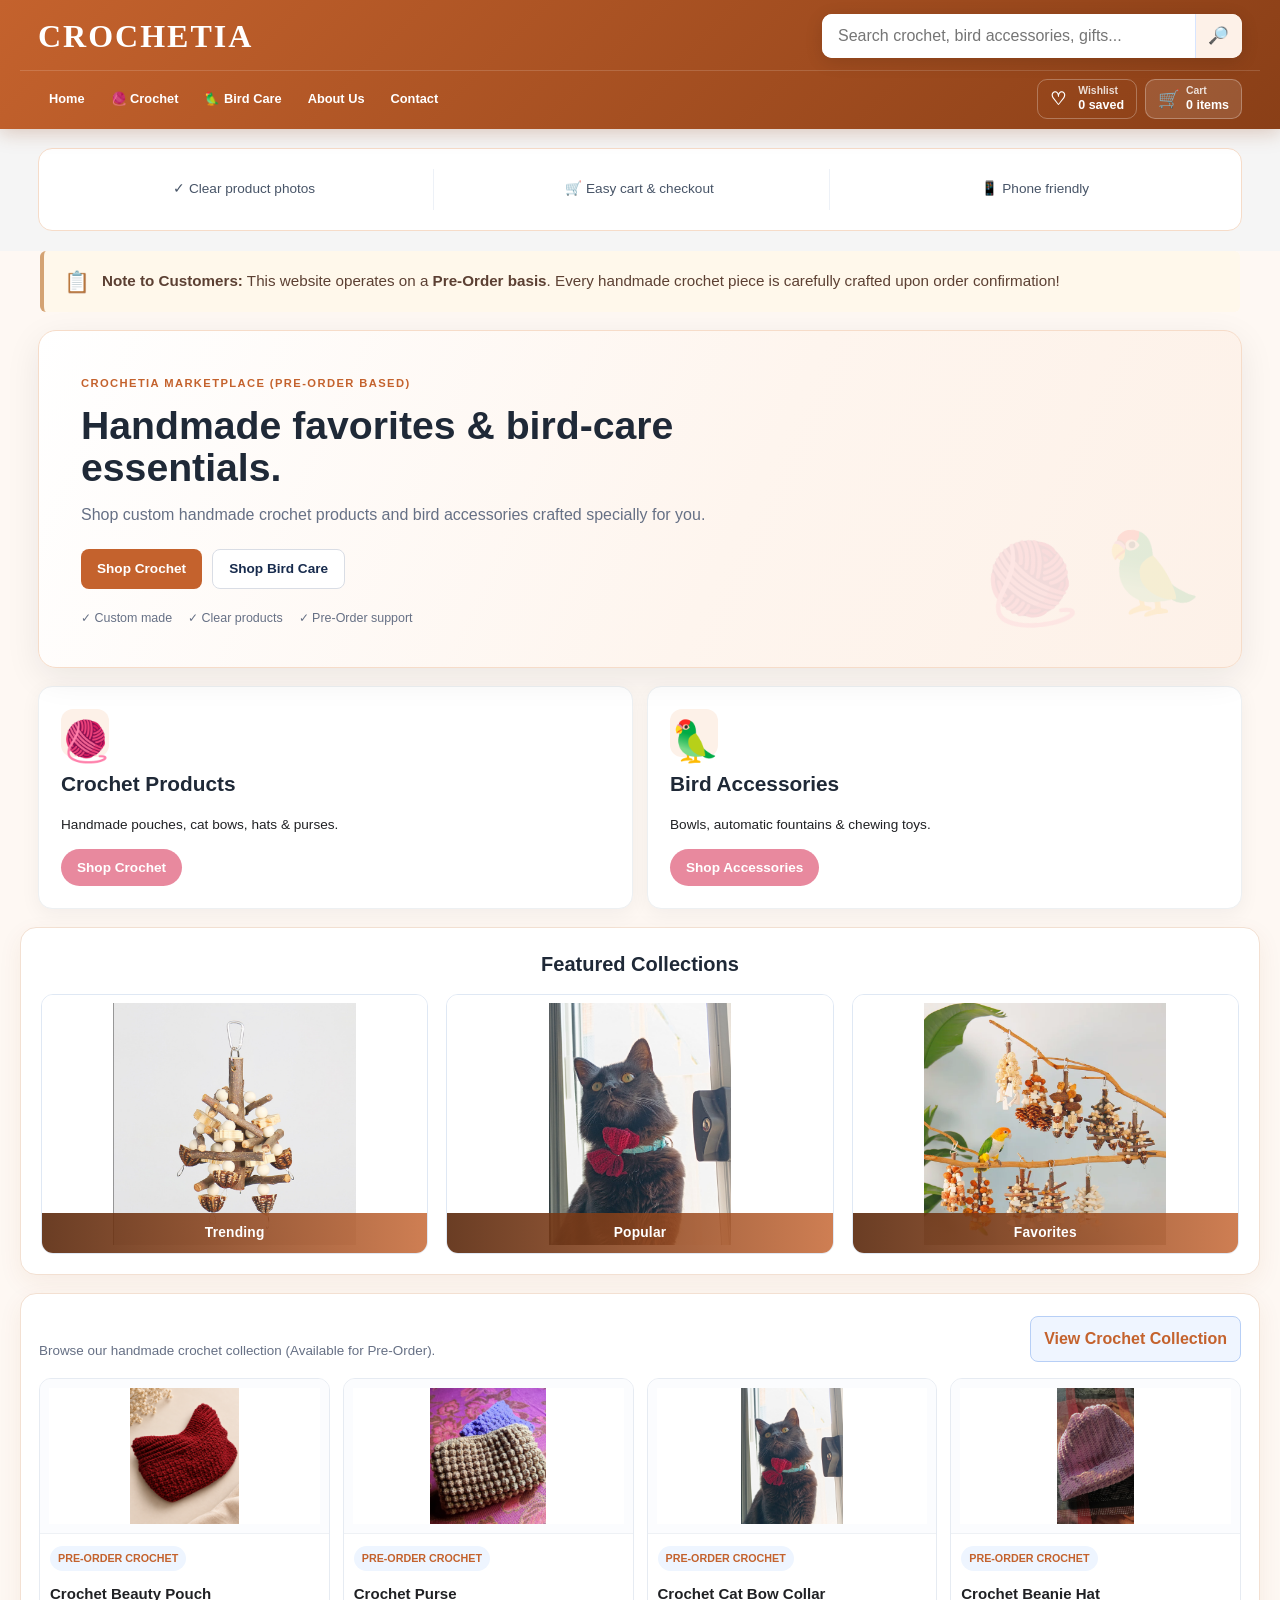
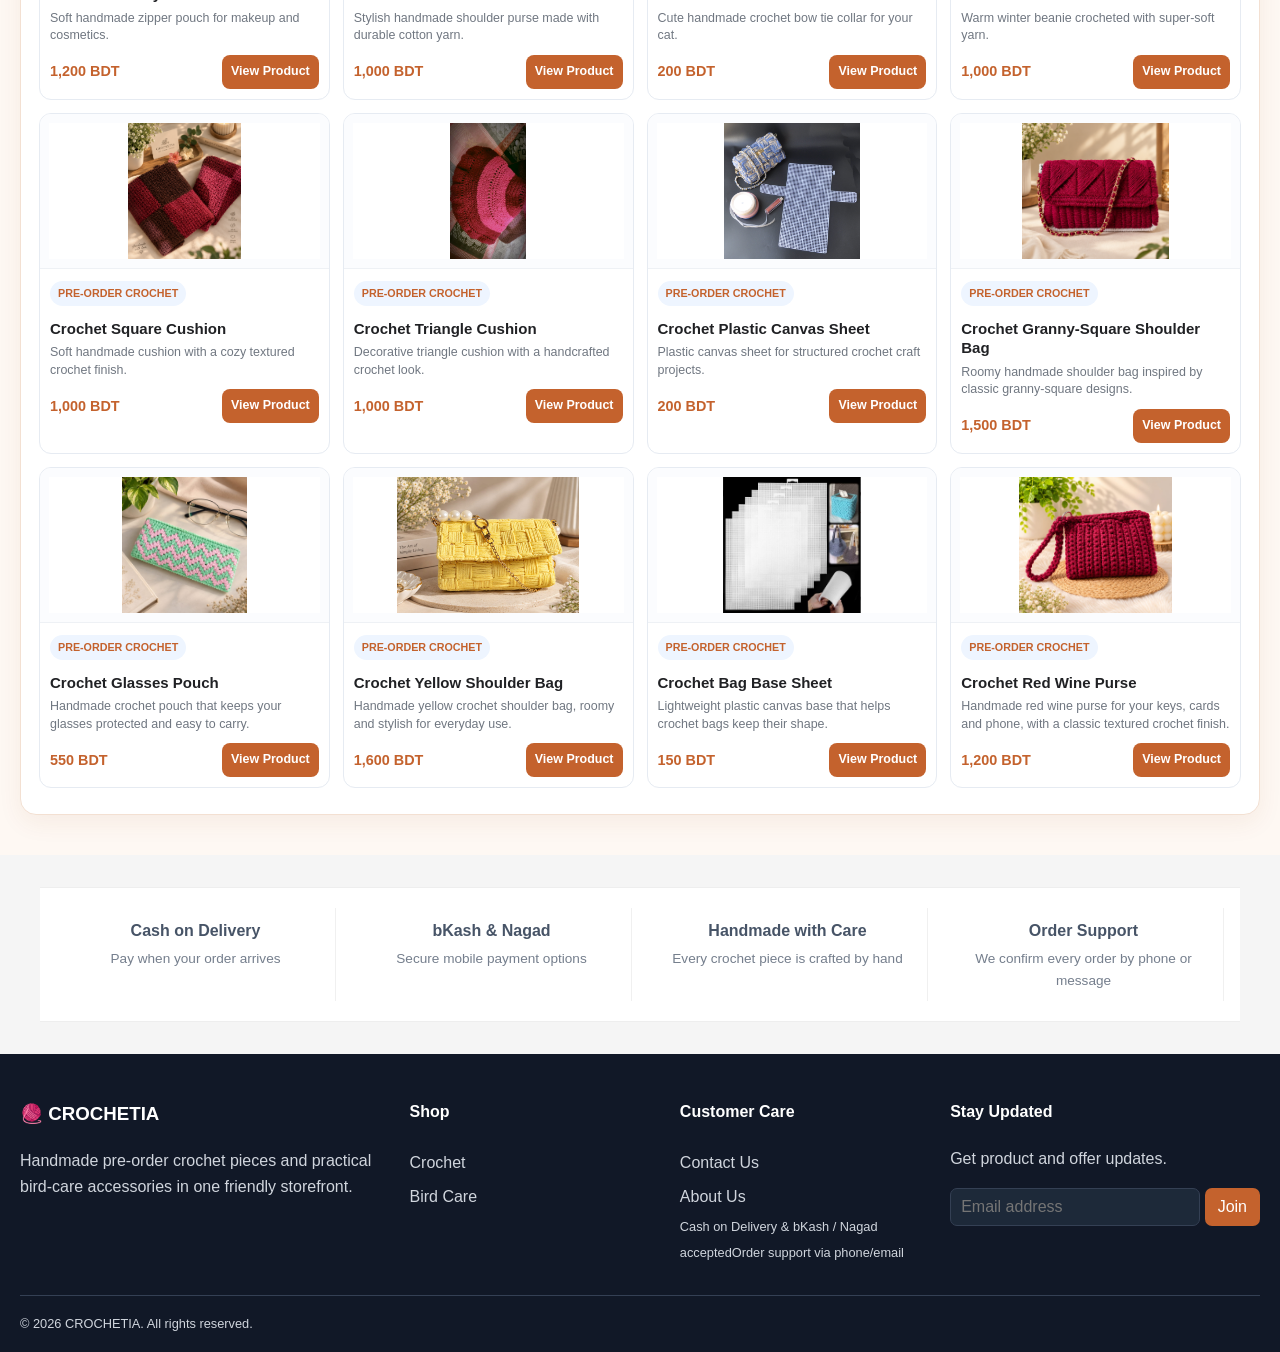
==== commit 2ce165c6: "added pre order sentence" ====
--- a/index.html
+++ b/index.html
@@ -42,6 +42,24 @@
     opacity: 1;
     visibility: visible;
 }
+
+/* Pre-order banner styling */
+.preorder-notice-banner {
+    background: #fff8eb;
+    border-left: 4px solid #d4a373;
+    padding: 14px 20px;
+    max-width: 1200px;
+    margin: 20px auto 10px auto;
+    border-radius: 6px;
+    display: flex;
+    align-items: center;
+    gap: 12px;
+    font-size: 0.95rem;
+    color: #5c4033;
+}
+.preorder-notice-banner span {
+    font-size: 1.3rem;
+}
     </style>
 </head>
 <body>
@@ -79,17 +97,26 @@
 
     <!-- PAGE 1: HOMEPAGE SELECTION -->
     <div id="home-page" class="page-view active">
+        
+        <!-- Pre-Order Notice Banner -->
+        <div class="preorder-notice-banner">
+            <span>📋</span>
+            <div>
+                <strong>Note to Customers:</strong> This website operates on a <strong>Pre-Order basis</strong>. Every handmade crochet piece is carefully crafted upon order confirmation!
+            </div>
+        </div>
+
         <section class="market-hero">
             <div class="hero-copy">
-                <span class="eyebrow">CROCHETIA MARKETPLACE</span>
+                <span class="eyebrow">CROCHETIA MARKETPLACE (PRE-ORDER BASED)</span>
                 <h2>Handmade favorites & bird-care essentials.</h2>
-                <p>Shop crochet products and bird accessories with clear photos, simple navigation, and easy checkout.</p>
+                <p>Shop custom handmade crochet products and bird accessories crafted specially for you.</p>
                 <div class="hero-actions">
                     <button class="btn btn-primary" onclick="showPage('crochet-page')">Shop Crochet</button>
                     <button class="btn btn-secondary" onclick="showPage('birds-page')">Shop Bird Care</button>
                 </div>
                 <div class="hero-mini-benefits">
-                    <span>✓ Easy search</span><span>✓ Clear products</span><span>✓ Quick checkout</span>
+                    <span>✓ Custom made</span><span>✓ Clear products</span><span>✓ Pre-Order support</span>
                 </div>
             </div>
         </section>
@@ -144,7 +171,7 @@
         <section class="home-products-section" aria-label="Featured crochet products">
             <div class="home-products-head">
                 <div>
-                    <p>Browse our handmade crochet collection.</p>
+                    <p>Browse our handmade crochet collection (Available for Pre-Order).</p>
                 </div>
                 <button onclick="showPage('crochet-page')">View Crochet Collection</button>
             </div>
@@ -155,7 +182,7 @@
                         <img loading="lazy" src="images/maroon_purse.png" alt="Beauty Pouch">
                     </div>
                     <div class="home-product-info">
-                        <span class="home-product-category">CROCHET</span>
+                        <span class="home-product-category">PRE-ORDER CROCHET</span>
                         <h3>Beauty Pouch</h3>
                         <p>Soft woven zipper pouch for makeup and everyday essentials.</p>
                         <div class="home-product-bottom"><span class="home-product-price">1,200 BDT</span><button class="home-product-view" onclick="openProduct('beauty-pouch')">View Product</button></div>
@@ -166,7 +193,7 @@
                         <img loading="lazy" src="images/purse.jpeg" alt="Handcrafted Crochet Purse">
                     </div>
                     <div class="home-product-info">
-                        <span class="home-product-category">CROCHET</span>
+                        <span class="home-product-category">PRE-ORDER CROCHET</span>
                         <h3>Handcrafted Crochet Purse</h3>
                         <p>Stylish shoulder bag made with durable cotton yarn.</p>
                         <div class="home-product-bottom"><span class="home-product-price">1,000 BDT</span><button class="home-product-view" onclick="openProduct('crochet-purse')">View Product</button></div>
@@ -177,7 +204,7 @@
                         <img loading="lazy" src="images/cat_bow.jpeg" alt="Crochet Cat Bow Collar">
                     </div>
                     <div class="home-product-info">
-                        <span class="home-product-category">CROCHET</span>
+                        <span class="home-product-category">PRE-ORDER CROCHET</span>
                         <h3>Crochet Cat Bow Collar</h3>
                         <p>Cute handcrafted bow accessory for a neat pet look.</p>
                         <div class="home-product-bottom"><span class="home-product-price">200 BDT</span><button class="home-product-view" onclick="openProduct('cat-bow')">View Product</button></div>
@@ -188,7 +215,7 @@
                         <img loading="lazy" src="images/hat.jpeg" alt="Cozy Crochet Hat">
                     </div>
                     <div class="home-product-info">
-                        <span class="home-product-category">CROCHET</span>
+                        <span class="home-product-category">PRE-ORDER CROCHET</span>
                         <h3>Cozy Crochet Hat</h3>
                         <p>Warm winter beanie woven with soft yarn.</p>
                         <div class="home-product-bottom"><span class="home-product-price">1,000 BDT</span><button class="home-product-view" onclick="openProduct('crochet-hat')">View Product</button></div>
@@ -199,7 +226,7 @@
                         <img loading="lazy" src="images/cushion_maroon.png" alt="Cozy Crochet Square Cushion">
                     </div>
                     <div class="home-product-info">
-                        <span class="home-product-category">CROCHET</span>
+                        <span class="home-product-category">PRE-ORDER CROCHET</span>
                         <h3>Cozy Crochet Square Cushion</h3>
                         <p>Soft handmade cushion with a cozy textured finish.</p>
                         <div class="home-product-bottom"><span class="home-product-price">1,000 BDT</span><button class="home-product-view" onclick="openProduct('square-cushion')">View Product</button></div>
@@ -210,7 +237,7 @@
                         <img loading="lazy" src="images/triangle_cushion.jpeg" alt="Crochet Triangle Cushion">
                     </div>
                     <div class="home-product-info">
-                        <span class="home-product-category">CROCHET</span>
+                        <span class="home-product-category">PRE-ORDER CROCHET</span>
                         <h3>Crochet Triangle Cushion</h3>
                         <p>Decorative triangle cushion with a handcrafted look.</p>
                         <div class="home-product-bottom"><span class="home-product-price">1,000 BDT</span><button class="home-product-view" onclick="openProduct('triangle-cushion')">View Product</button></div>
@@ -221,7 +248,7 @@
                         <img loading="lazy" src="images/plastic_sheet.jpg" alt="Crochet Plastic Sheet">
                     </div>
                     <div class="home-product-info">
-                        <span class="home-product-category">CROCHET</span>
+                        <span class="home-product-category">PRE-ORDER CROCHET</span>
                         <h3>Crochet Plastic Sheet</h3>
                         <p>Useful plastic canvas sheet for structured crochet projects.</p>
                         <div class="home-product-bottom"><span class="home-product-price">200 BDT</span><button class="home-product-view" onclick="openProduct('plastic-sheet')">View Product</button></div>
@@ -233,7 +260,7 @@
                         <img loading="lazy" src="images/Crochet_bag/shoulder_bag_1.png" alt="Crochet Shoulder Bag">
                     </div>
                     <div class="home-product-info">
-                        <span class="home-product-category">CROCHET</span>
+                        <span class="home-product-category">PRE-ORDER CROCHET</span>
                         <h3>Crochet Shoulder Bag</h3>
                         <p>Roomy handmade shoulder bag inspired by classic granny squares.</p>
                         <div class="home-product-bottom"><span class="home-product-price">1,500 BDT</span><button class="home-product-view" onclick="openProduct('crochet-shoulder-bag')">View Product</button></div>
@@ -244,7 +271,7 @@
                         <img loading="lazy" src="images/Glasses_cover_1.jpeg" alt="Crochet Glasses Pouch">
                     </div>
                     <div class="home-product-info">
-                        <span class="home-product-category">CROCHET</span>
+                        <span class="home-product-category">PRE-ORDER CROCHET</span>
                         <h3>Crochet Glasses Pouch</h3>
                         <p>Handmade crochet pouch to keep your glasses protected and easy to carry.</p>
                         <div class="home-product-bottom"><span class="home-product-price">550 BDT</span><button class="home-product-view" onclick="openProduct('crochet-glasses-pouch')">View Product</button></div>
@@ -255,7 +282,7 @@
                         <img loading="lazy" src="images/yellow_bag.jpeg" alt="Yellow Shoulder Bag Design">
                     </div>
                     <div class="home-product-info">
-                        <span class="home-product-category">CROCHET</span>
+                        <span class="home-product-category">PRE-ORDER CROCHET</span>
                         <h3>Yellow Crochet Shoulder Bag</h3>
                         <p>Handmade yellow crochet shoulder bag, roomy and stylish for everyday use.</p>
                         <div class="home-product-bottom"><span class="home-product-price">1,200 BDT</span><button class="home-product-view" onclick="openProduct('yellow-shoulder-bag')">View Product</button></div>
@@ -266,7 +293,7 @@
                         <img loading="lazy" src="images/round_plastic_ba.webp" alt="Crochet Bag Base Sheet">
                     </div>
                     <div class="home-product-info">
-                        <span class="home-product-category">CROCHET</span>
+                        <span class="home-product-category">PRE-ORDER CROCHET</span>
                         <h3>Crochet Bag Base Sheet</h3>
                         <p>Lightweight plastic canvas base to help shape structured crochet bags.</p>
                         <div class="home-product-bottom"><span class="home-product-price">150 BDT</span><button class="home-product-view" onclick="openProduct('crochet-bag-base')">View Product</button></div>
@@ -277,7 +304,7 @@
                         <img loading="lazy" src="images/red_wine_purse.jpeg" alt="Maroon Crochet purse">
                     </div>
                     <div class="home-product-info">
-                        <span class="home-product-category">CROCHET</span>
+                        <span class="home-product-category">PRE-ORDER CROCHET</span>
                         <h3>Maroon Crochet Shoulder Bag</h3>
                         <p>Handmade maroon shoulder bag with a classic textured crochet finish.</p>
                         <div class="home-product-bottom"><span class="home-product-price">1,200 BDT</span><button class="home-product-view" onclick="openProduct('red_wine-crochet-purse')">View Product</button></div>
@@ -293,14 +320,14 @@
             <button class="detail-back" onclick="showPage('home-page')">← Back to Home</button>
             <div class="info-card">
                 <h2>About CROCHETIA</h2>
-                <p>Welcome to <strong>CROCHETIA</strong> — a cozy shop bringing together handcrafted crochet pieces and useful bird-care accessories.</p>
-                <p>Our crochet collection focuses on practical, cute handmade products, while our bird accessories help with everyday feeding, resting and enrichment for pet birds.</p>
+                <p>Welcome to <strong>CROCHETIA</strong> — a cozy shop bringing together handcrafted pre-order crochet pieces and useful bird-care accessories.</p>
+                <p>Our store operates on a pre-order basis to ensure that every handmade piece is crafted with fresh care and high quality.</p>
                 <h3>What We Offer</h3>
                 <ul>
-                    <li>Handcrafted crochet products and accessories</li>
+                    <li>Handcrafted pre-order crochet products and accessories</li>
                     <li>Bird feeding, resting and enrichment accessories</li>
                     <li>Product detail pages with image galleries</li>
-                    <li>Add-to-cart and pre-order options</li>
+                    <li>Cart and secure pre-order options</li>
                 </ul>
                 <h3>Our Goal</h3>
                 <p>We want shopping at CROCHETIA to feel simple, friendly and personal, with clear product information and an easy way to discover something special.</p>
@@ -333,7 +360,7 @@
     <div id="crochet-page" class="page-view">
         <div class="catalog-container">
             <button class="back-btn" onclick="showPage('home-page')">← Back to Collections</button>
-            <h2>🧶 Handmade Crochet Products</h2>
+            <h2>🧶 Handmade Crochet Products (Pre-Order)</h2>
             
             
             <div class="grid">
@@ -775,7 +802,7 @@
 
     <footer class="pro-footer">
         <div class="footer-grid">
-            <div><h3>🧶 CROCHETIA</h3><p>Handmade crochet pieces and practical bird-care accessories in one friendly storefront.</p></div>
+            <div><h3>🧶 CROCHETIA</h3><p>Handmade pre-order crochet pieces and practical bird-care accessories in one friendly storefront.</p></div>
             <div><h4>Shop</h4><button onclick="showPage('crochet-page')">Crochet</button><button onclick="showPage('birds-page')">Bird Care</button></div>
             <div><h4>Customer Care</h4><button onclick="showPage('contact-page')">Contact Us</button><button onclick="showPage('about-page')">About Us</button><span>Cash on Delivery &amp; bKash / Nagad accepted</span><span>Order support via phone/email</span></div>
             <div><h4>Stay Updated</h4><p>Get product and offer updates.</p><div class="newsletter"><input id="newsletter-email" type="email" placeholder="Email address"><button onclick="subscribeNewsletter()">Join</button></div></div>
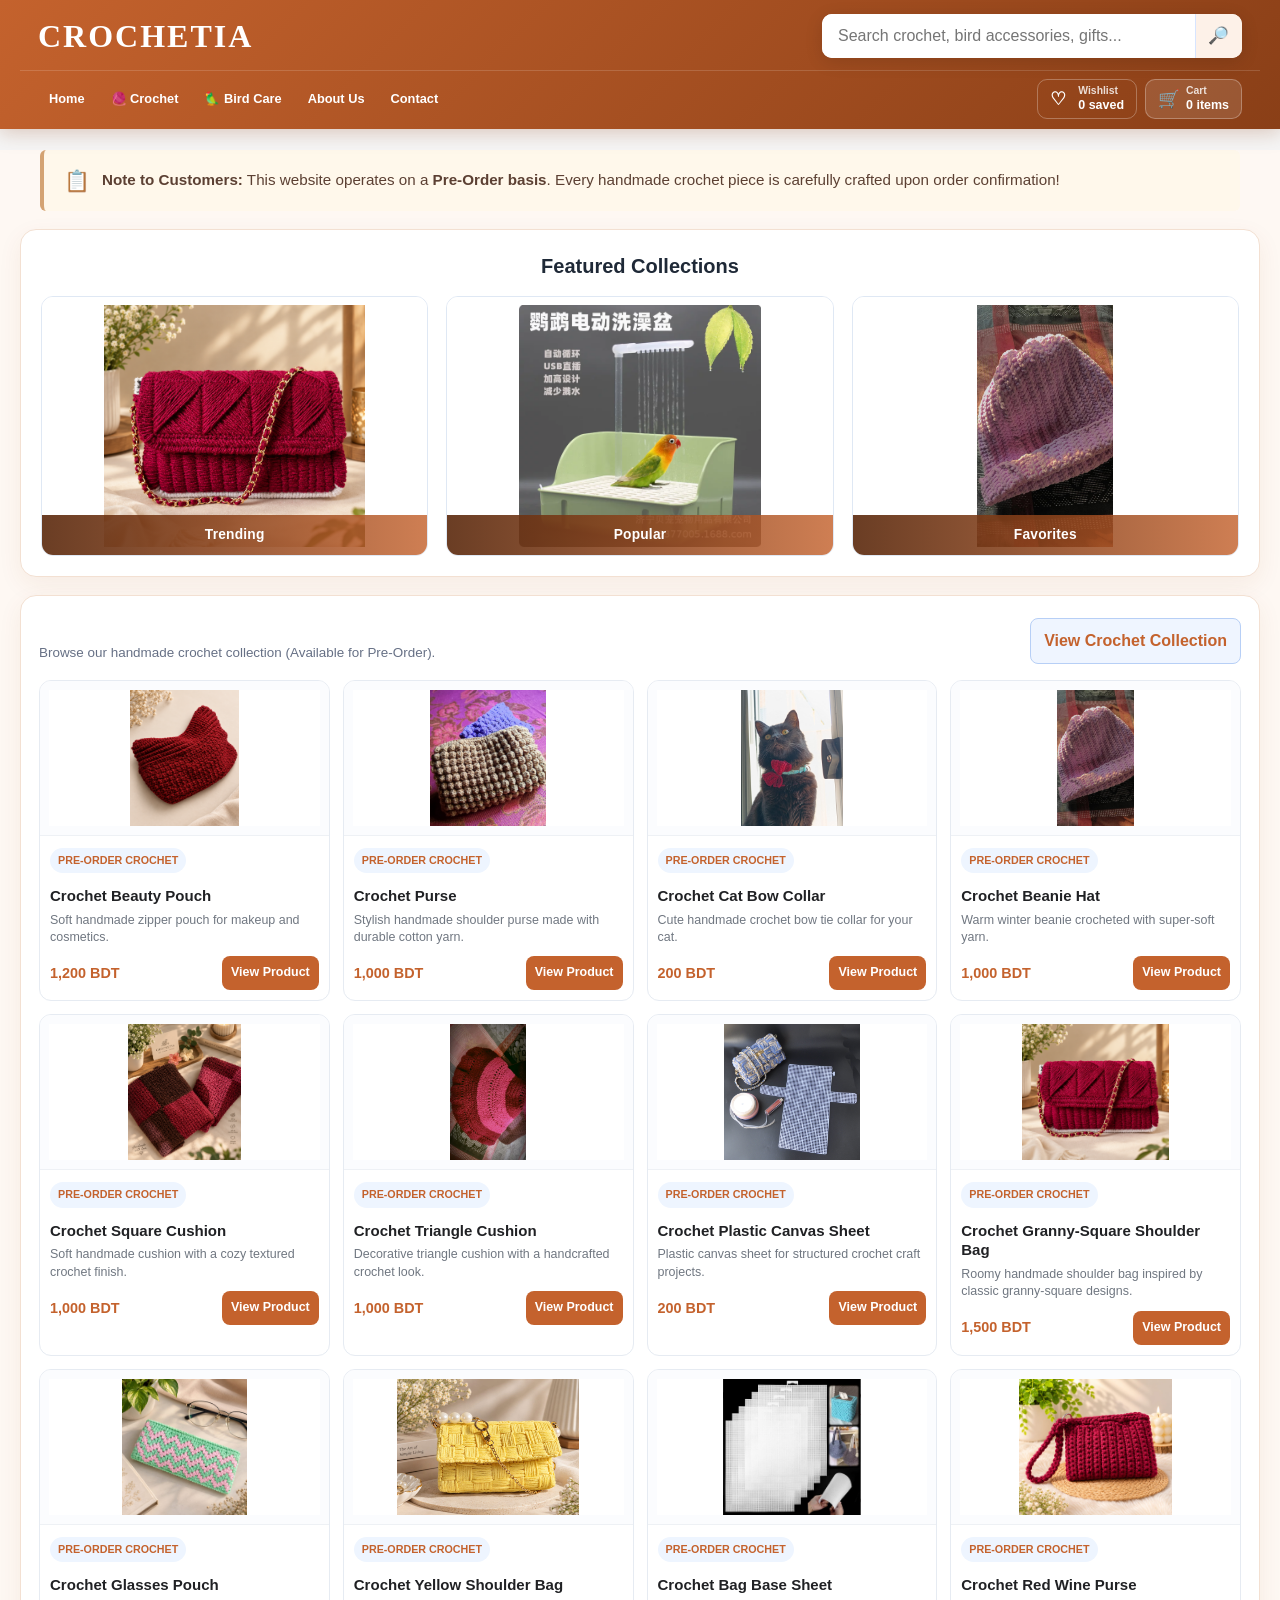
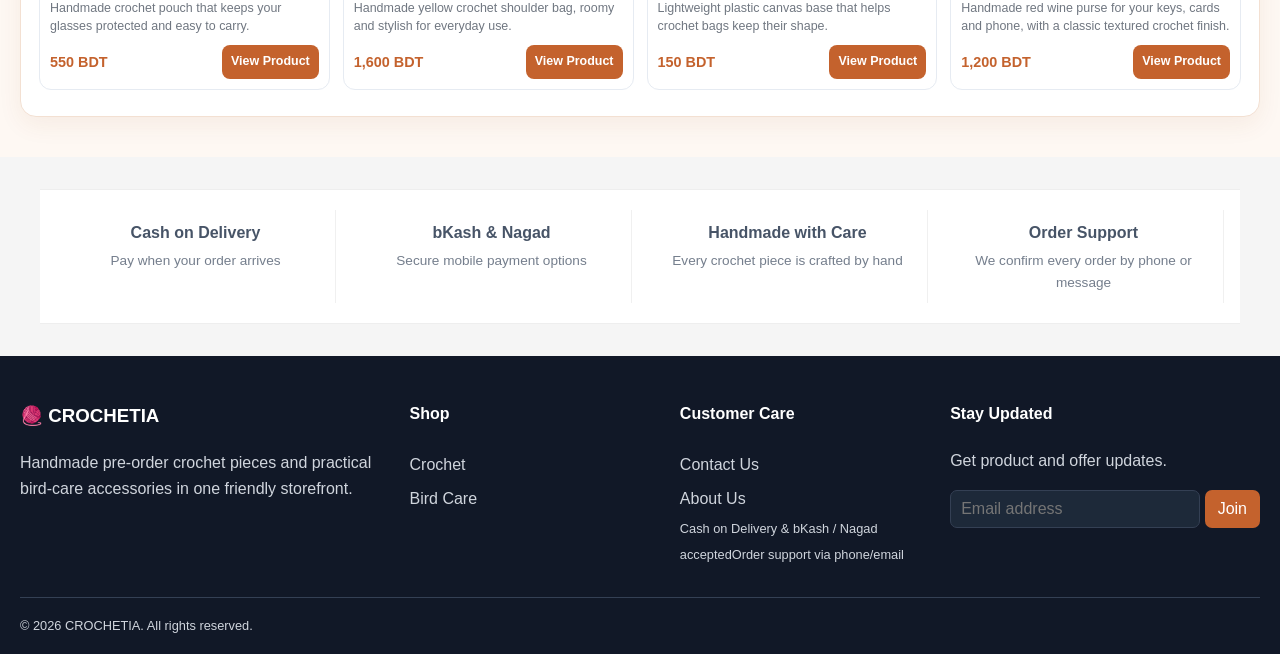
==== commit 2ed46dbd: "3 block sections removed" ====
--- a/index.html
+++ b/index.html
@@ -60,6 +60,14 @@
 .preorder-notice-banner span {
     font-size: 1.3rem;
 }
+
+/* Location detection hint */
+.location-hint {
+    font-size: 0.82rem;
+    color: #2a9d8f;
+    margin-top: 4px;
+    font-weight: 500;
+}
     </style>
 </head>
 <body>
@@ -89,12 +97,6 @@
         </nav>
     </header>
 
-    <div class="trust-strip simple-trust-strip">
-        <div>✓ Clear product photos</div>
-        <div>🛒 Easy cart & checkout</div>
-        <div>📱 Phone friendly</div>
-    </div>
-
     <!-- PAGE 1: HOMEPAGE SELECTION -->
     <div id="home-page" class="page-view active">
         
@@ -103,37 +105,6 @@
             <span>📋</span>
             <div>
                 <strong>Note to Customers:</strong> This website operates on a <strong>Pre-Order basis</strong>. Every handmade crochet piece is carefully crafted upon order confirmation!
-            </div>
-        </div>
-
-        <section class="market-hero">
-            <div class="hero-copy">
-                <span class="eyebrow">CROCHETIA MARKETPLACE (PRE-ORDER BASED)</span>
-                <h2>Handmade favorites & bird-care essentials.</h2>
-                <p>Shop custom handmade crochet products and bird accessories crafted specially for you.</p>
-                <div class="hero-actions">
-                    <button class="btn btn-primary" onclick="showPage('crochet-page')">Shop Crochet</button>
-                    <button class="btn btn-secondary" onclick="showPage('birds-page')">Shop Bird Care</button>
-                </div>
-                <div class="hero-mini-benefits">
-                    <span>✓ Custom made</span><span>✓ Clear products</span><span>✓ Pre-Order support</span>
-                </div>
-            </div>
-        </section>
-
-        <div class="category-selection">
-            <div class="category-card crochet-hero" onclick="showPage('crochet-page')">
-                <div class="icon-large">🧶</div>
-                <h3>Crochet Products</h3>
-                <p>Handmade pouches, cat bows, hats & purses.</p>
-                <button class="btn">Shop Crochet</button>
-            </div>
-
-            <div class="category-card bird-hero" onclick="showPage('birds-page')">
-                <div class="icon-large">🦜</div>
-                <h3>Bird Accessories</h3>
-                <p>Bowls, automatic fountains & chewing toys.</p>
-                <button class="btn">Shop Accessories</button>
             </div>
         </div>
 
@@ -703,7 +674,21 @@
                 <div>
                     <div class="form-group"><label for="checkout-name">Full Name</label><input id="checkout-name" type="text" placeholder="Your full name"></div>
                     <div class="form-group"><label for="checkout-phone">Phone</label><input id="checkout-phone" type="tel" placeholder="01XXXXXXXXX"></div>
-                    <div class="form-group"><label for="checkout-address">Delivery Address</label><textarea id="checkout-address" placeholder="House, road, area, city"></textarea></div>
+                    
+                    <div class="form-group">
+                        <label for="checkout-address">Delivery Address</label>
+                        <textarea id="checkout-address" placeholder="House, road, area, city (e.g. Mirpur, Dhaka)" oninput="detectLocationFromAddress()"></textarea>
+                        <div id="detected-location-hint" class="location-hint"></div>
+                    </div>
+                    
+                    <div class="form-group">
+                        <label for="checkout-region">Delivery Location Region</label>
+                        <select id="checkout-region" onchange="updateCheckoutTotal()">
+                            <option value="inside">Inside Dhaka (70 BDT)</option>
+                            <option value="outside">Outside Dhaka (120 BDT)</option>
+                        </select>
+                    </div>
+
                     <div class="form-group"><label for="checkout-payment">Payment Method</label>
                         <select id="checkout-payment" onchange="updatePaymentSection()">
                             <option value="Cash on Delivery">Cash on Delivery</option>
@@ -754,6 +739,9 @@
                     <h3>Order Summary</h3>
                     <div id="checkout-items"></div>
                     
+                    <div class="checkout-subtotal-row" style="display:flex; justify-content:space-between; margin-top:12px; font-size:0.9rem; opacity:0.8;"><span>Subtotal</span><span id="checkout-subtotal-display">0 BDT</span></div>
+                    <div class="checkout-delivery-row" style="display:flex; justify-content:space-between; margin-top:6px; font-size:0.9rem; opacity:0.8;"><span>Delivery Charge</span><span id="checkout-delivery-display">70 BDT</span></div>
+                    
                     <div class="checkout-total"><span>Total</span><strong><span id="checkout-total">0</span> BDT</strong></div>
                     <button class="btn checkout-btn" style="width:100%;" onclick="placeDemoOrder()" id="place-order-btn">Place Order</button>
                     <p class="auth-note">We'll call or message you on the phone number above to confirm your order before delivery.</p>
@@ -789,7 +777,7 @@
                 <div class="cart-total-row"><span>Total</span><strong><span id="cart-total">0</span> BDT</strong></div>
             </div>
             <button class="btn checkout-btn" style="width:100%;" onclick="openCheckout()">Proceed to Checkout →</button>
-            <p class="checkout-note">Delivery details and any applicable delivery charge can be confirmed at checkout.</p>
+            <p class="checkout-note">Delivery charge (70 BDT inside Dhaka / 120 BDT outside Dhaka) will be added based on your delivery address.</p>
         </div>
     </div>
 
@@ -923,7 +911,7 @@
         image: 'images/bird_image/fruit_fork.png',
         gallery: ['images/bird_image/fruit_fork.png'],
         description: 'Holds fresh fruit and vegetables inside the cage.',
-        features: ['Holds fruit and vegetables', 'Easy to place in a bird cage', 'Useful feeding accessory']
+        features: ['Holds fresh fruit and vegetables', 'Easy to place in a bird cage', 'Useful feeding accessory']
     },
     'sink-kettle': {
         name: 'Bird Thickened Water Kettle', price: 150, category: 'birds',
@@ -1294,7 +1282,14 @@
     saveCart(); updateCartUI();
 }
 function removeCartItem(index) { cart.splice(index, 1); saveCart(); updateCartUI(); }
-function cartTotal() { return cart.reduce((s, i) => s + products[i.id].price * i.quantity, 0); }
+function cartSubtotal() { return cart.reduce((s, i) => s + products[i.id].price * i.quantity, 0); }
+function getDeliveryFee() {
+    const region = $('checkout-region')?.value;
+    return region === 'outside' ? 120 : 70;
+}
+function cartTotal() {
+    return cartSubtotal() + (cart.length ? getDeliveryFee() : 0);
+}
 function toggleCart() {
     const m = $('cart-modal');
     m.style.display = m.style.display === 'flex' ? 'none' : 'flex';
@@ -1319,9 +1314,9 @@
             </div>`;
         }).join('');
     }
-    const total = num(cartTotal());
-    $('cart-subtotal').textContent = total;
-    $('cart-total').textContent = total;
+    const subtotal = num(cartSubtotal());
+    $('cart-subtotal').textContent = subtotal;
+    $('cart-total').textContent = num(cartSubtotal());
 }
 
 function quickBuy(id, qty = 1) {
@@ -1329,7 +1324,7 @@
     openCheckout();
 }
 
-/* ---------- checkout ---------- */
+/* ---------- checkout & automatic location detection ---------- */
 function openCheckout() {
     if (!cart.length) return toast('Your cart is empty.');
     setModal('cart-modal', false);
@@ -1343,12 +1338,51 @@
         const p = products[i.id];
         return `<div class="checkout-mini-item"><span>${esc(p.name)} × ${i.quantity}</span><strong>${money(p.price * i.quantity)}</strong></div>`;
     }).join('');
-    $('checkout-total').textContent = num(cartTotal());
+    detectLocationFromAddress();
     updatePaymentSection();
     setModal('cart-modal', false);
     setModal('checkout-modal', true);
 }
 function closeCheckout() { setModal('checkout-modal', false); }
+
+function detectLocationFromAddress() {
+    const address = $('checkout-address').value.toLowerCase();
+    const regionSelect = $('checkout-region');
+    const hint = $('detected-location-hint');
+    if (!regionSelect) return;
+
+    // Common keywords for Dhaka locations
+    const dhakaKeywords = ['dhaka', 'uttara', 'mirpur', 'gulshan', 'banani', 'dhanmondi', 'mohammadpur', 'bashundhara', 'tejgaon', 'motijheel', 'ramna', 'khilgaon', 'rampura', 'badda', 'jatrabari', 'lalbagh', 'cantonment', 'savar', 'keraniganj'];
+    
+    let isDhaka = dhakaKeywords.some(keyword => address.includes(keyword));
+
+    if (address.trim() === '') {
+        hint.textContent = '';
+        updateCheckoutTotal();
+        return;
+    }
+
+    if (isDhaka) {
+        regionSelect.value = 'inside';
+        hint.textContent = '✓ Detected: Inside Dhaka (70 BDT delivery)';
+    } else {
+        regionSelect.value = 'outside';
+        hint.textContent = '✓ Detected: Outside Dhaka (120 BDT delivery)';
+    }
+    updateCheckoutTotal();
+}
+
+function updateCheckoutTotal() {
+    const sub = cartSubtotal();
+    const fee = getDeliveryFee();
+    const total = sub + fee;
+    $('checkout-subtotal-display').textContent = num(sub) + ' BDT';
+    $('checkout-delivery-display').textContent = num(fee) + ' BDT';
+    $('checkout-total').textContent = num(total);
+    if (isMobilePayment()) {
+        $('pay-amount').textContent = num(total);
+    }
+}
 
 function isMobilePayment() { return $('checkout-payment').value === 'Mobile Payment'; }
 function updatePaymentSection() {
@@ -1395,6 +1429,8 @@
     const name = $('checkout-name').value.trim();
     const phone = $('checkout-phone').value.trim();
     const address = $('checkout-address').value.trim();
+    const region = $('checkout-region').value;
+    const deliveryFee = getDeliveryFee();
     const note = $('checkout-note').value.trim();
     if (!name || !phone || !address) return toast('Please complete name, phone and delivery address.');
 
@@ -1408,7 +1444,7 @@
     const total = cartTotal();
 
     const ok = await withBusyButton($('place-order-btn'), 'Placing order…', () => sendToSheet('order', {
-        orderNo, name, phone, address, payment, note,
+        orderNo, name, phone, address, region, deliveryFee, payment, note,
         trxId: pay ? pay.trxId : '',
         senderNo: pay ? pay.sender : '',
         items: cart.map(i => ({name: products[i.id].name, qty: i.quantity, price: products[i.id].price}))
@@ -1423,7 +1459,7 @@
     closeCheckout();
     $('order-success-message').innerHTML =
         `Thank you, <strong>${esc(name)}</strong>!<br>Your order <strong>${orderNo}</strong> has been received ` +
-        `(${num(total)} BDT).<br>` +
+        `(${num(total)} BDT including ${deliveryFee} BDT delivery).<br>` +
         (pay
             ? `<small>We'll confirm your order once your ${esc(pay.wallet)} payment (TrxID ${esc(pay.trxId)}) is verified.</small><br>`
             : `<small>Please keep ${num(total)} BDT ready for cash on delivery.</small><br>`) +
